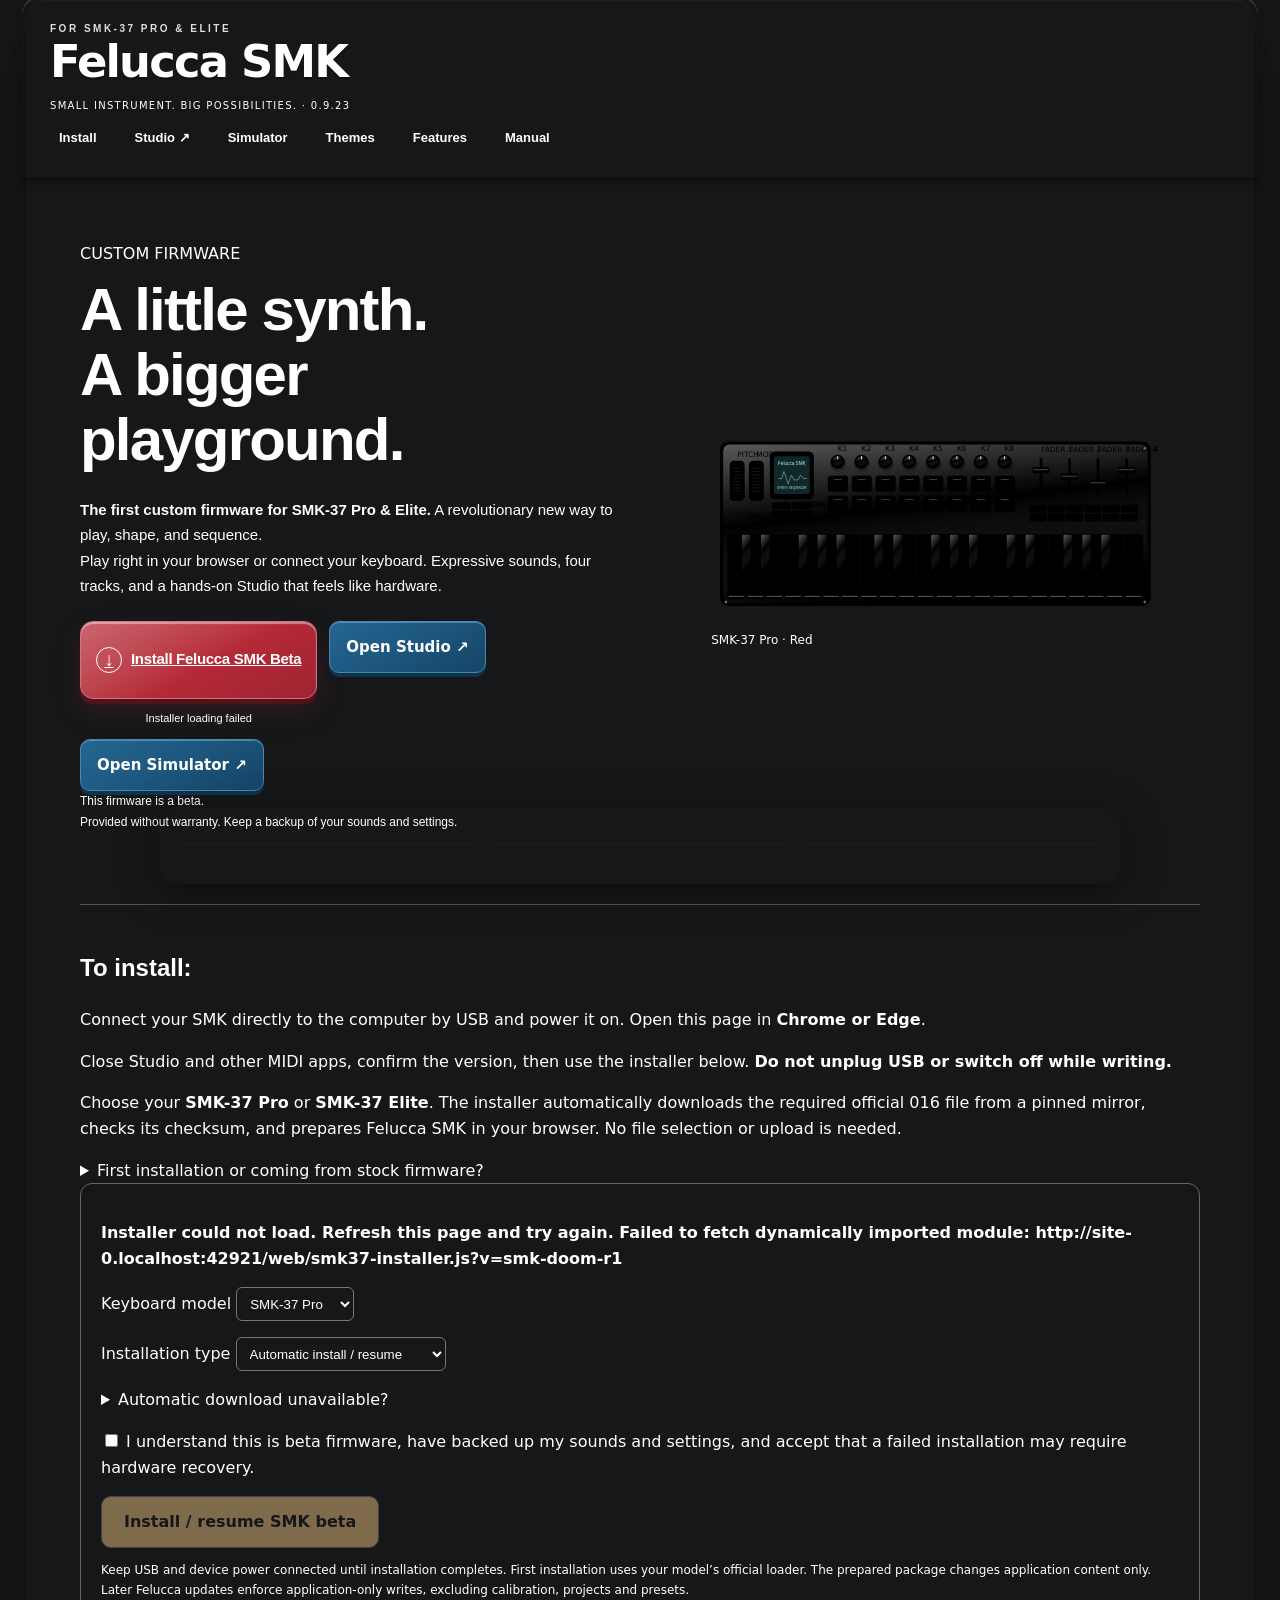
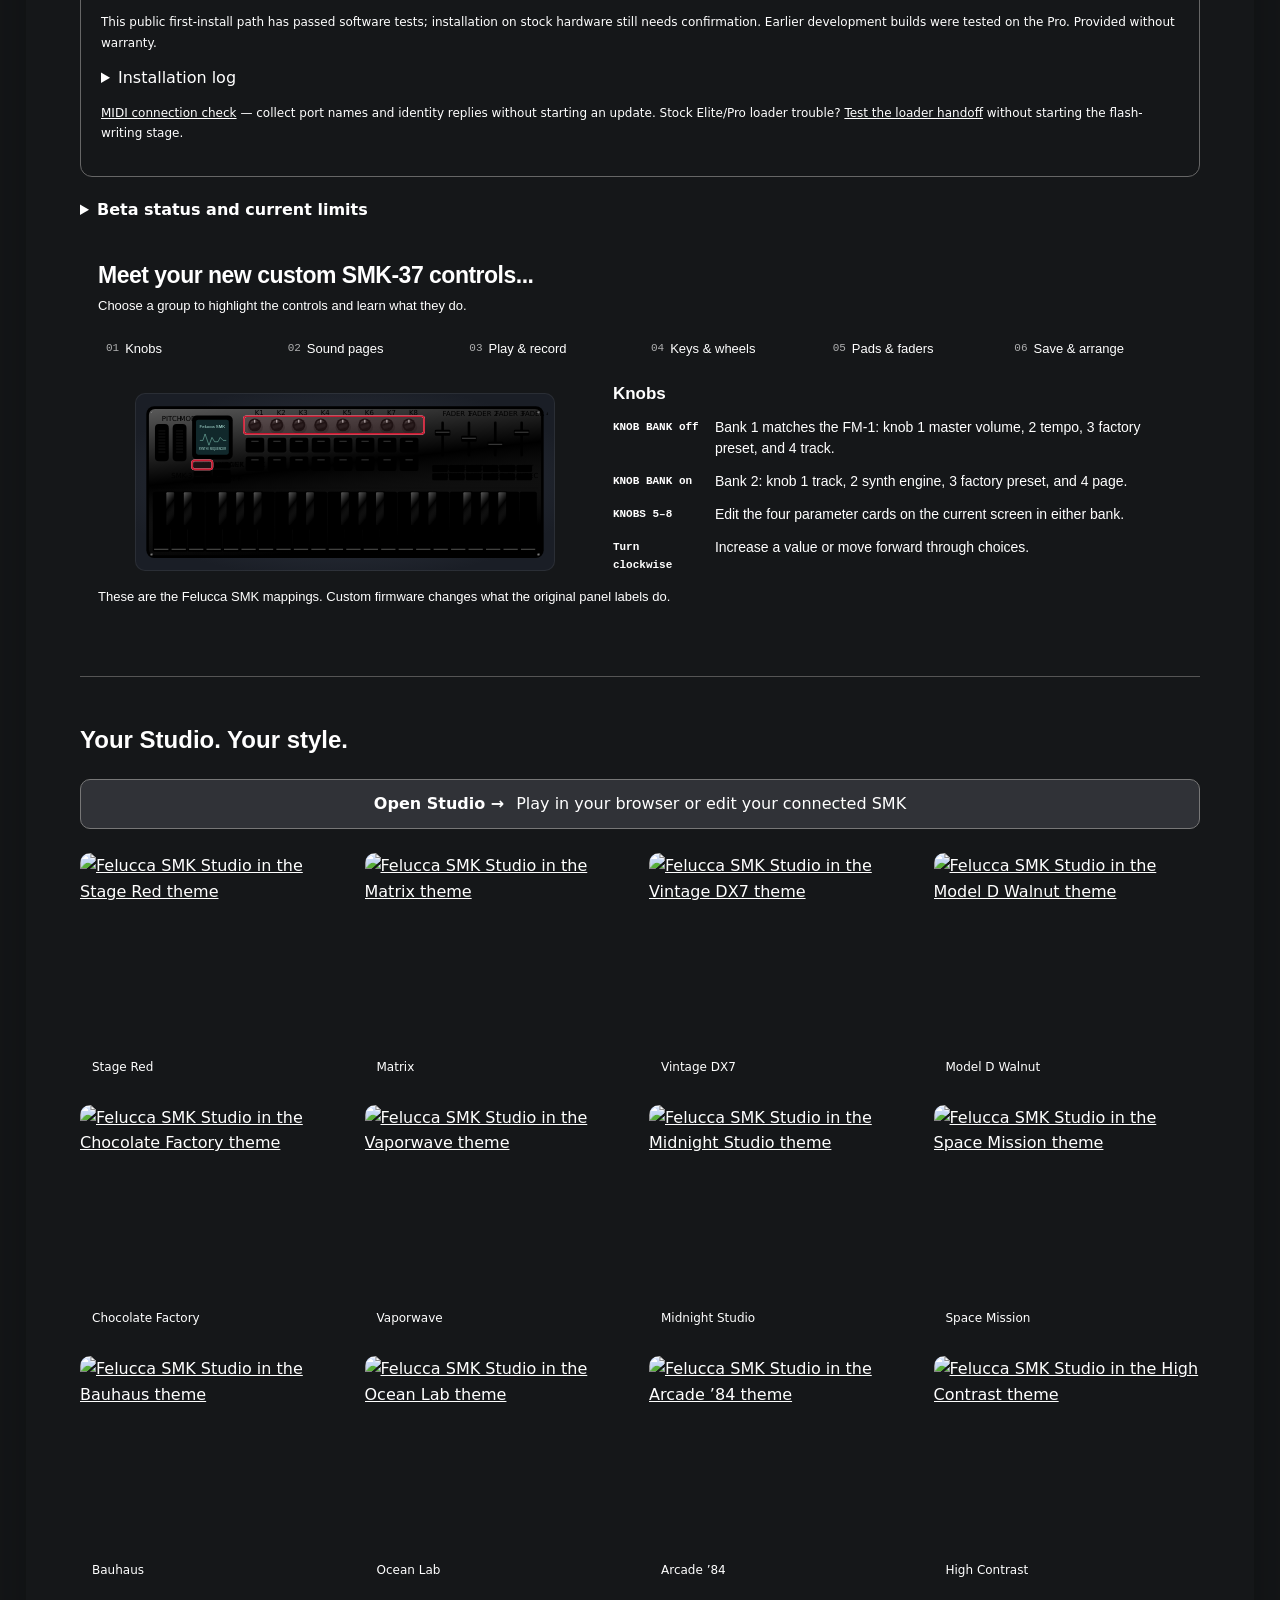
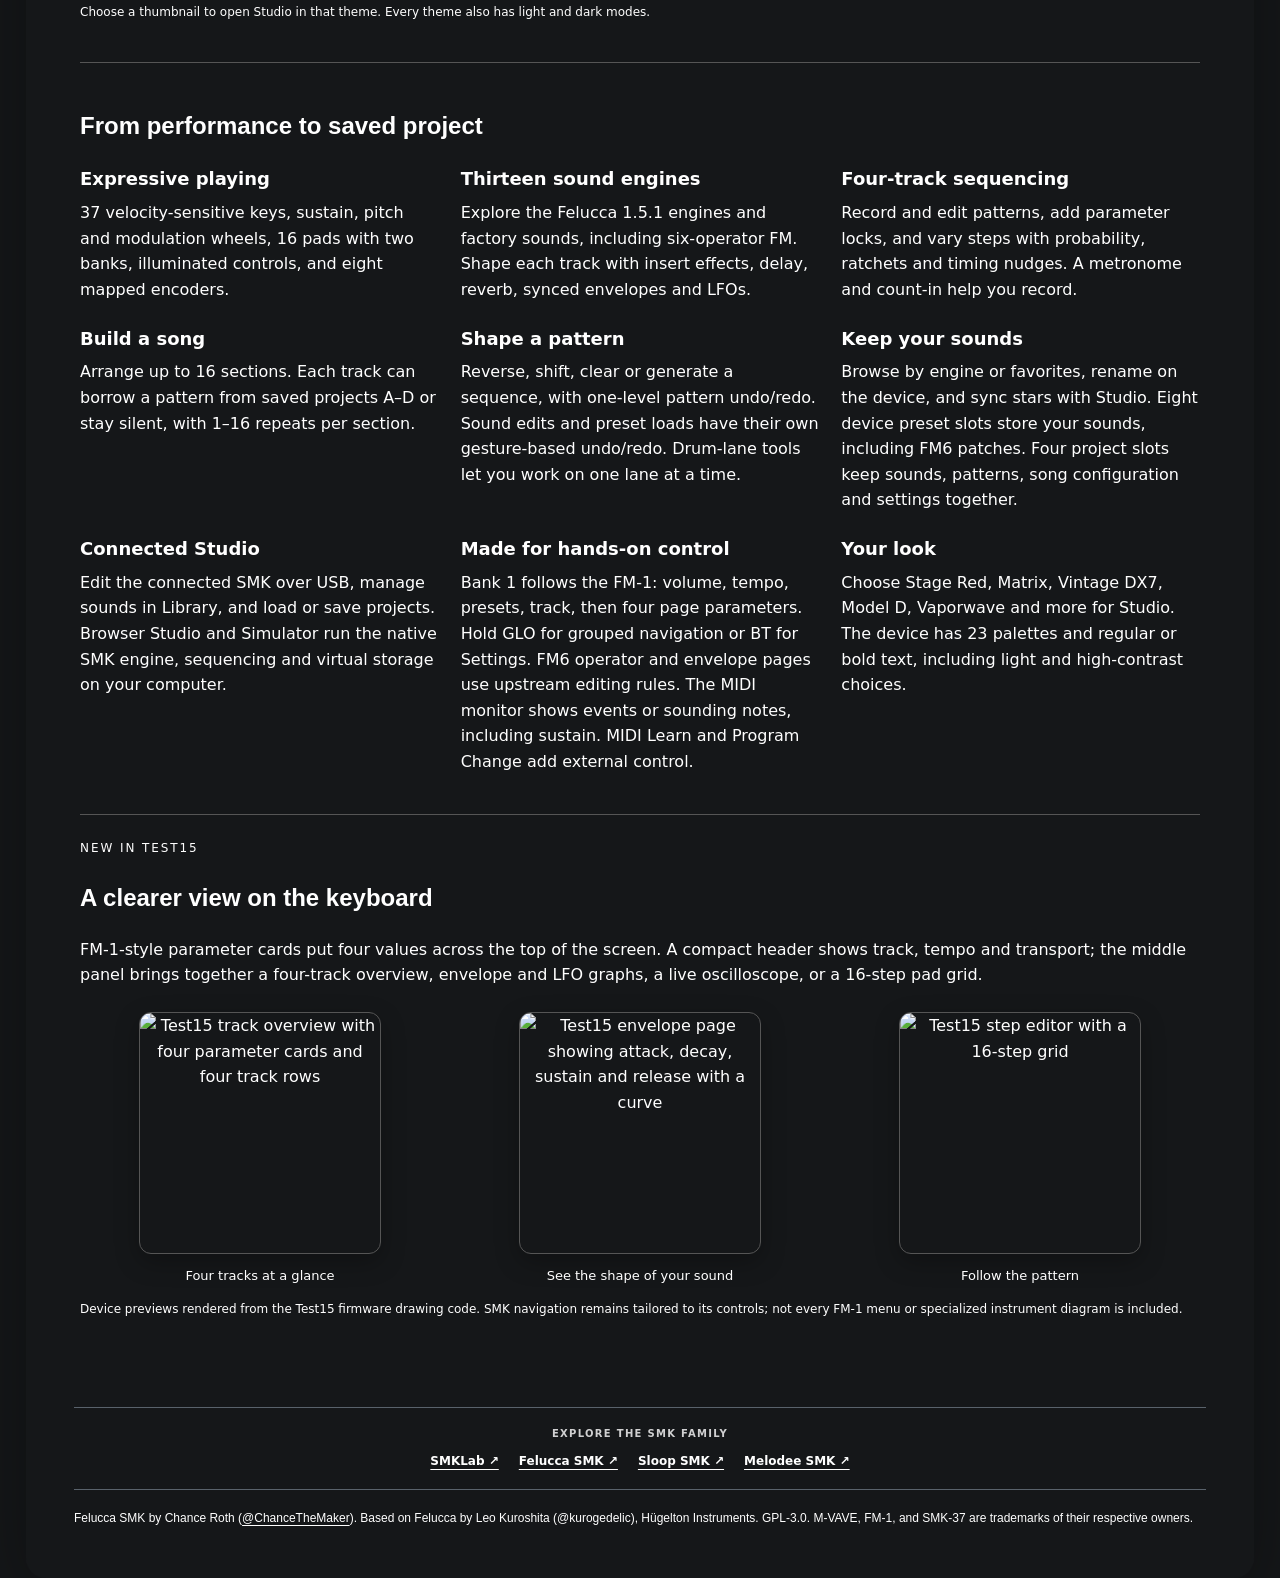
==== web/index.html @ 7814b609 "Allow Felucca installation from compatible Doom SMK updaters" ====
<!doctype html>
<!-- SPDX-License-Identifier: GPL-3.0-only -->
<html lang="en"><head><meta charset="utf-8"><meta name="viewport" content="width=device-width,initial-scale=1">
<base href="./"><title data-i18n="ui.smkInstallerTitle">Felucca SMK — Installer</title>
<link rel="stylesheet" href="skin.css"><link rel="stylesheet" href="interface.css"><link rel="stylesheet" href="fonts.css?v=smk2">
<script src="locales.js"></script><script src="i18n.js"></script><script src="skin.js"></script>
<script defer src="site-nav.js?v=smk-simulator"></script>
<script defer src="analytics.js"></script>
<script type="module" src="smk-version.js?v=0.9.23"></script>
<link rel="stylesheet" href="smk37-landing.css">
<script defer src="studio-preview.js"></script><script defer src="smk37-landing.js"></script><script defer src="panel-guide.js"></script>
<style>
body{margin:0;font:16px/1.6 system-ui;background:var(--bg,#151719);color:var(--fg,#fff)}
main{max-width:1180px;margin:auto;padding:24px}a{color:inherit}:root[data-skin] .masthead{max-width:100%;box-sizing:border-box;margin-left:0;margin-right:0}.masthead h1{margin:0}.masthead nav{display:flex;gap:20px;align-items:center}
.install-console{padding:clamp(20px,4vw,52px)}.smk-hero{display:grid;grid-template-columns:1.05fr 1fr;gap:36px;align-items:center}.smk-hero h2{font-size:clamp(34px,5vw,60px);line-height:1.08;margin:12px 0 24px}.eyebrow{letter-spacing:.16em;text-transform:uppercase;font-size:12px}.hero-actions{display:flex;gap:12px;flex-wrap:wrap}.hero-link,.primary{display:inline-block;padding:12px 22px;border-radius:10px;font:inherit;font-weight:700;text-decoration:none;border:1px solid var(--line,#777);cursor:pointer}.primary{background:var(--accent,#ffd18a);color:var(--ink,#171719)}.hero-link{background:var(--panel,#303237);color:var(--fg,#fff)}
.smk-screen{border:1px solid var(--line,#555);border-radius:16px;overflow:hidden;box-shadow:0 18px 50px #0006}.smk-screen img{display:block;width:100%;height:auto}.smk-screen figcaption{padding:10px 16px;font-size:12px}.section{margin-top:40px;padding-top:24px;border-top:1px solid var(--line,#555)}.feature-grid{display:grid;grid-template-columns:repeat(3,1fr);gap:22px}.feature-grid h3{font-size:18px;margin:0 0 6px}.feature-grid p{margin:0}.small{font-size:13px}.status-box{padding:20px;border:1px solid var(--line,#666);border-radius:12px}#status{font-weight:600}#log{max-height:240px;overflow:auto;white-space:pre-wrap;font-size:12px}button:disabled{opacity:.45;cursor:not-allowed}label{display:block;margin:16px 0}footer{font-size:12px;padding:24px}a:focus-visible,button:focus-visible{outline:3px solid currentColor;outline-offset:4px}
.device-gallery{display:grid;grid-template-columns:repeat(3,minmax(0,1fr));gap:20px;margin-top:24px}.device-gallery figure{margin:0;text-align:center}.device-gallery img{display:block;width:100%;max-width:240px;height:auto;margin:0 auto;border-radius:12px;border:1px solid var(--line,#555);box-shadow:0 8px 24px #0004}.device-gallery figcaption{font-size:13px;padding-top:12px}.install-paths{display:grid;grid-template-columns:repeat(2,minmax(0,1fr));gap:24px;margin:24px 0}.install-paths h3{margin:0}.beta-notes{margin-top:20px}.beta-notes summary{cursor:pointer;font-weight:700}.control-table{overflow-x:auto}.control-table table{width:100%;border-collapse:collapse;font-size:14px}.control-table th,.control-table td{text-align:left;padding:12px;border-bottom:1px solid var(--line,#555)}.quick-actions{margin-top:24px}
@media(max-width:740px){.device-gallery,.install-paths{grid-template-columns:1fr}.device-gallery{gap:28px}.smk-hero>*,.feature-grid>*{min-width:0}.control-table th,.control-table td{padding:8px;font-size:12px}}
@media(max-width:740px){main{padding:10px}.smk-hero,.feature-grid{grid-template-columns:1fr}.masthead nav{flex-wrap:wrap}.smk-screen{margin:0}}
</style></head><body class="installer-page" data-studio-preview-path="screenshots/smk/themes/{skin}-{mode}.webp"><main id="page-top">
<header class="masthead"><div class="brand-row"><div><div class="eyebrow" data-i18n="site.smk_supported_models">For SMK-37 Pro &amp; Elite</div><h1><a class="brand-home" href="index.html"><em>Felucca SMK</em></a></h1><p class="tagline" data-i18n="site.small_instrument_big_possibilities">SMALL INSTRUMENT. BIG POSSIBILITIES.</p></div><nav class="site-nav" aria-label="Main navigation"><a href="#install">Install</a><a href="editor.html">Studio &#8599;</a><a href="#themes">Themes</a><a href="#features">Features</a><a href="#guide">Manual</a></nav><div class="brand-links"></div></div><div data-appearance class="appearance" aria-label="Website appearance"></div></header>
<div class="install-console">
<section class="smk-hero installer-hero">
<div><div class="smk-launch-label">CUSTOM FIRMWARE</div><h2>A little synth.<br>A bigger playground.</h2>
<p class="smk-launch-copy"><strong>The first custom firmware for SMK-37 Pro &amp; Elite.</strong> A revolutionary new way to play, shape, and sequence.</p><p class="smk-launch-detail">Play right in your browser or connect your keyboard. Expressive sounds, four tracks, and a hands-on Studio that feels like hardware.</p>
<div class="hero-actions"><div class="install-action"><a id="go" href="#install">Install Felucca SMK Beta</a><p id="release" class="small">Public beta · loading version…</p></div><a class="hero-link" data-studio-preview href="editor.html">Open Studio ↗</a><a class="hero-link" href="simulator.html">Open Simulator ↗</a></div>
<p class="smk-beta small">This firmware is a beta.<br>Provided without warranty. Keep a backup of your sounds and settings.</p></div>
<figure class="smk-instrument" data-current-finish="red"><svg viewBox="0 0 960 430" role="img" aria-labelledby="smk-hero-title smk-hero-desc" xmlns="http://www.w3.org/2000/svg">
<title id="smk-hero-title">SMK-37 Pro Red</title><desc id="smk-hero-desc">37 piano keys, sixteen pads, eight encoders, four faders, pitch and modulation wheels, and a color display.</desc>
<defs><linearGradient id="smk-sheen" x2=".3" y2="1"><stop stop-color="#fff" stop-opacity=".35"/><stop offset=".48" stop-color="#fff" stop-opacity="0"/><stop offset="1" stop-color="#000" stop-opacity=".24"/></linearGradient><linearGradient id="smk-key" x2="0" y2="1"><stop stop-color="#eee"/><stop offset=".75" stop-color="#fff"/><stop offset="1" stop-color="#d4d6d3"/></linearGradient>
<g id="smk-hardware"><rect class="smk-chassis" x="20" y="42" width="920" height="351" rx="18"/><rect x="26" y="48" width="908" height="339" rx="14" fill="url(#smk-sheen)"/><rect class="smk-recess" x="40" y="83" width="32" height="86" rx="9"/><rect class="smk-control" x="45" y="91" width="22" height="69" rx="8"/><path d="M48 99h16" stroke="#fff" opacity=".16"/><path d="M48 106h16" stroke="#fff" opacity=".16"/><path d="M48 113h16" stroke="#fff" opacity=".16"/><path d="M48 120h16" stroke="#fff" opacity=".16"/><path d="M48 127h16" stroke="#fff" opacity=".16"/><path d="M48 134h16" stroke="#fff" opacity=".16"/><path d="M48 141h16" stroke="#fff" opacity=".16"/><path d="M48 148h16" stroke="#fff" opacity=".16"/><rect class="smk-recess" x="81" y="83" width="32" height="86" rx="9"/><rect class="smk-control" x="86" y="91" width="22" height="69" rx="8"/><path d="M89 99h16" stroke="#fff" opacity=".16"/><path d="M89 106h16" stroke="#fff" opacity=".16"/><path d="M89 113h16" stroke="#fff" opacity=".16"/><path d="M89 120h16" stroke="#fff" opacity=".16"/><path d="M89 127h16" stroke="#fff" opacity=".16"/><path d="M89 134h16" stroke="#fff" opacity=".16"/><path d="M89 141h16" stroke="#fff" opacity=".16"/><path d="M89 148h16" stroke="#fff" opacity=".16"/><text class="smk-ink" x="56" y="75">PITCH</text><text class="smk-ink" x="97" y="75">MOD</text><rect class="smk-recess" x="126" y="63" width="94" height="102" rx="11"/><rect x="135" y="73" width="76" height="81" rx="5" fill="#11282b"/><g fill="#b8eee3" font-family="Arial,sans-serif" text-anchor="middle"><text x="173" y="93" font-size="10">Felucca SMK</text><path d="M144 121h7l5-15 9 26 7-18 6 10h8l5-10 7 7h7" fill="none" stroke="#9defda"/><text x="173" y="144" font-size="6">SYNTH / SEQUENCER</text></g><rect class="smk-control smk-soft-button" x="130" y="172" width="41" height="14" rx="3"/><text class="smk-control-label" x="150" y="182">KNOB BANK</text><rect class="smk-control smk-soft-button" x="174" y="172" width="41" height="14" rx="3"/><text class="smk-control-label" x="194" y="182">FADER BANK</text><rect class="smk-control smk-soft-button" x="130" y="189" width="41" height="14" rx="3"/><text class="smk-control-label" x="150" y="199">‹</text><rect class="smk-control smk-soft-button" x="174" y="189" width="41" height="14" rx="3"/><text class="smk-control-label" x="194" y="199">›</text><rect class="smk-control smk-soft-button" x="130" y="206" width="41" height="14" rx="3"/><text class="smk-control-label" x="150" y="216">OCT−</text><rect class="smk-control smk-soft-button" x="174" y="206" width="41" height="14" rx="3"/><text class="smk-control-label" x="194" y="216">OCT+</text><text class="smk-ink" x="271" y="63">K1</text><ellipse cx="272" cy="90" rx="18" ry="16" fill="#000" opacity=".25"/><circle class="smk-control" cx="271" cy="85" r="15"/><circle cx="271" cy="85" r="11" fill="url(#smk-sheen)"/><path d="M271 73v7" stroke="#eee" stroke-width="2"/><rect class="smk-pad-edge" x="250" y="115" width="43" height="34" rx="5"/><rect class="smk-pad smk-pad-0" x="253" y="118" width="37" height="28" rx="3"/><path d="M263 123h17" stroke="#fff" opacity=".5"/><rect class="smk-pad-edge" x="250" y="158" width="43" height="34" rx="5"/><rect class="smk-pad smk-pad-1" x="253" y="161" width="37" height="28" rx="3"/><path d="M263 166h17" stroke="#fff" opacity=".5"/><text class="smk-ink" x="322" y="63">K2</text><ellipse cx="323" cy="90" rx="18" ry="16" fill="#000" opacity=".25"/><circle class="smk-control" cx="322" cy="85" r="15"/><circle cx="322" cy="85" r="11" fill="url(#smk-sheen)"/><path d="M322 73v7" stroke="#eee" stroke-width="2"/><rect class="smk-pad-edge" x="301" y="115" width="43" height="34" rx="5"/><rect class="smk-pad smk-pad-0" x="304" y="118" width="37" height="28" rx="3"/><path d="M314 123h17" stroke="#fff" opacity=".5"/><rect class="smk-pad-edge" x="301" y="158" width="43" height="34" rx="5"/><rect class="smk-pad smk-pad-1" x="304" y="161" width="37" height="28" rx="3"/><path d="M314 166h17" stroke="#fff" opacity=".5"/><text class="smk-ink" x="373" y="63">K3</text><ellipse cx="374" cy="90" rx="18" ry="16" fill="#000" opacity=".25"/><circle class="smk-control" cx="373" cy="85" r="15"/><circle cx="373" cy="85" r="11" fill="url(#smk-sheen)"/><path d="M373 73v7" stroke="#eee" stroke-width="2"/><rect class="smk-pad-edge" x="352" y="115" width="43" height="34" rx="5"/><rect class="smk-pad smk-pad-0" x="355" y="118" width="37" height="28" rx="3"/><path d="M365 123h17" stroke="#fff" opacity=".5"/><rect class="smk-pad-edge" x="352" y="158" width="43" height="34" rx="5"/><rect class="smk-pad smk-pad-1" x="355" y="161" width="37" height="28" rx="3"/><path d="M365 166h17" stroke="#fff" opacity=".5"/><text class="smk-ink" x="424" y="63">K4</text><ellipse cx="425" cy="90" rx="18" ry="16" fill="#000" opacity=".25"/><circle class="smk-control" cx="424" cy="85" r="15"/><circle cx="424" cy="85" r="11" fill="url(#smk-sheen)"/><path d="M424 73v7" stroke="#eee" stroke-width="2"/><rect class="smk-pad-edge" x="403" y="115" width="43" height="34" rx="5"/><rect class="smk-pad smk-pad-0" x="406" y="118" width="37" height="28" rx="3"/><path d="M416 123h17" stroke="#fff" opacity=".5"/><rect class="smk-pad-edge" x="403" y="158" width="43" height="34" rx="5"/><rect class="smk-pad smk-pad-1" x="406" y="161" width="37" height="28" rx="3"/><path d="M416 166h17" stroke="#fff" opacity=".5"/><text class="smk-ink" x="475" y="63">K5</text><ellipse cx="476" cy="90" rx="18" ry="16" fill="#000" opacity=".25"/><circle class="smk-control" cx="475" cy="85" r="15"/><circle cx="475" cy="85" r="11" fill="url(#smk-sheen)"/><path d="M475 73v7" stroke="#eee" stroke-width="2"/><rect class="smk-pad-edge" x="454" y="115" width="43" height="34" rx="5"/><rect class="smk-pad smk-pad-0" x="457" y="118" width="37" height="28" rx="3"/><path d="M467 123h17" stroke="#fff" opacity=".5"/><rect class="smk-pad-edge" x="454" y="158" width="43" height="34" rx="5"/><rect class="smk-pad smk-pad-1" x="457" y="161" width="37" height="28" rx="3"/><path d="M467 166h17" stroke="#fff" opacity=".5"/><text class="smk-ink" x="526" y="63">K6</text><ellipse cx="527" cy="90" rx="18" ry="16" fill="#000" opacity=".25"/><circle class="smk-control" cx="526" cy="85" r="15"/><circle cx="526" cy="85" r="11" fill="url(#smk-sheen)"/><path d="M526 73v7" stroke="#eee" stroke-width="2"/><rect class="smk-pad-edge" x="505" y="115" width="43" height="34" rx="5"/><rect class="smk-pad smk-pad-0" x="508" y="118" width="37" height="28" rx="3"/><path d="M518 123h17" stroke="#fff" opacity=".5"/><rect class="smk-pad-edge" x="505" y="158" width="43" height="34" rx="5"/><rect class="smk-pad smk-pad-1" x="508" y="161" width="37" height="28" rx="3"/><path d="M518 166h17" stroke="#fff" opacity=".5"/><text class="smk-ink" x="577" y="63">K7</text><ellipse cx="578" cy="90" rx="18" ry="16" fill="#000" opacity=".25"/><circle class="smk-control" cx="577" cy="85" r="15"/><circle cx="577" cy="85" r="11" fill="url(#smk-sheen)"/><path d="M577 73v7" stroke="#eee" stroke-width="2"/><rect class="smk-pad-edge" x="556" y="115" width="43" height="34" rx="5"/><rect class="smk-pad smk-pad-0" x="559" y="118" width="37" height="28" rx="3"/><path d="M569 123h17" stroke="#fff" opacity=".5"/><rect class="smk-pad-edge" x="556" y="158" width="43" height="34" rx="5"/><rect class="smk-pad smk-pad-1" x="559" y="161" width="37" height="28" rx="3"/><path d="M569 166h17" stroke="#fff" opacity=".5"/><text class="smk-ink" x="628" y="63">K8</text><ellipse cx="629" cy="90" rx="18" ry="16" fill="#000" opacity=".25"/><circle class="smk-control" cx="628" cy="85" r="15"/><circle cx="628" cy="85" r="11" fill="url(#smk-sheen)"/><path d="M628 73v7" stroke="#eee" stroke-width="2"/><rect class="smk-pad-edge" x="607" y="115" width="43" height="34" rx="5"/><rect class="smk-pad smk-pad-0" x="610" y="118" width="37" height="28" rx="3"/><path d="M620 123h17" stroke="#fff" opacity=".5"/><rect class="smk-pad-edge" x="607" y="158" width="43" height="34" rx="5"/><rect class="smk-pad smk-pad-1" x="610" y="161" width="37" height="28" rx="3"/><path d="M620 166h17" stroke="#fff" opacity=".5"/><text class="smk-ink" x="706" y="64">FADER 1</text><rect class="smk-recess" x="703" y="77" width="6" height="81" rx="3"/><rect class="smk-control smk-soft-button" x="688" y="96" width="36" height="14" rx="3"/><path d="M690 102h32" stroke="#ddd" opacity=".7"/><text class="smk-ink" x="767" y="64">FADER 2</text><rect class="smk-recess" x="764" y="77" width="6" height="81" rx="3"/><rect class="smk-control smk-soft-button" x="749" y="110" width="36" height="14" rx="3"/><path d="M751 116h32" stroke="#ddd" opacity=".7"/><text class="smk-ink" x="828" y="64">FADER 3</text><rect class="smk-recess" x="825" y="77" width="6" height="81" rx="3"/><rect class="smk-control smk-soft-button" x="810" y="124" width="36" height="14" rx="3"/><path d="M812 130h32" stroke="#ddd" opacity=".7"/><text class="smk-ink" x="889" y="64">FADER 4</text><rect class="smk-recess" x="886" y="77" width="6" height="81" rx="3"/><rect class="smk-control smk-soft-button" x="871" y="96" width="36" height="14" rx="3"/><path d="M873 102h32" stroke="#ddd" opacity=".7"/><rect class="smk-control smk-soft-button" x="682" y="178" width="36" height="16" rx="3"/><text class="smk-control-label" x="700" y="189">ARP</text><rect class="smk-control smk-soft-button" x="721" y="178" width="36" height="16" rx="3"/><text class="smk-control-label" x="739" y="189">REPEAT</text><rect class="smk-control smk-soft-button" x="760" y="178" width="36" height="16" rx="3"/><text class="smk-control-label" x="778" y="189">SCALE</text><rect class="smk-control smk-soft-button" x="799" y="178" width="36" height="16" rx="3"/><text class="smk-control-label" x="817" y="189">CHORD</text><rect class="smk-control smk-soft-button" x="838" y="178" width="36" height="16" rx="3"/><text class="smk-control-label" x="856" y="189">GLOBE</text><rect class="smk-control smk-soft-button" x="877" y="178" width="36" height="16" rx="3"/><text class="smk-control-label" x="895" y="189">BT</text><rect class="smk-control smk-soft-button" x="682" y="197" width="36" height="16" rx="3"/><text class="smk-control-label" x="700" y="208">PATCH</text><rect class="smk-control smk-soft-button" x="721" y="197" width="36" height="16" rx="3"/><text class="smk-control-label" x="739" y="208">PARA</text><rect class="smk-control smk-soft-button" x="760" y="197" width="36" height="16" rx="3"/><text class="smk-control-label" x="778" y="208">FX</text><rect class="smk-control smk-soft-button" x="799" y="197" width="36" height="16" rx="3"/><text class="smk-control-label" x="817" y="208">SEQ</text><rect class="smk-control smk-soft-button" x="838" y="197" width="36" height="16" rx="3"/><text class="smk-control-label" x="856" y="208">PLAY</text><rect class="smk-control smk-soft-button" x="877" y="197" width="36" height="16" rx="3"/><text class="smk-control-label" x="895" y="208">REC</text><text class="smk-wordmark smk-ink" x="78" y="208">SMK-37</text><path d="M35 231h890" stroke="#000" opacity=".25"/><rect class="smk-white-key" x="35.00" y="240" width="39.7" height="139" rx="4"/><path d="M38.00 373h33" stroke="#c8c8c3"/><rect class="smk-white-key" x="75.45" y="240" width="39.7" height="139" rx="4"/><path d="M78.45 373h33" stroke="#c8c8c3"/><rect class="smk-white-key" x="115.90" y="240" width="39.7" height="139" rx="4"/><path d="M118.90 373h33" stroke="#c8c8c3"/><rect class="smk-white-key" x="156.35" y="240" width="39.7" height="139" rx="4"/><path d="M159.35 373h33" stroke="#c8c8c3"/><rect class="smk-white-key" x="196.80" y="240" width="39.7" height="139" rx="4"/><path d="M199.80 373h33" stroke="#c8c8c3"/><rect class="smk-white-key" x="237.25" y="240" width="39.7" height="139" rx="4"/><path d="M240.25 373h33" stroke="#c8c8c3"/><rect class="smk-white-key" x="277.70" y="240" width="39.7" height="139" rx="4"/><path d="M280.70 373h33" stroke="#c8c8c3"/><rect class="smk-white-key" x="318.15" y="240" width="39.7" height="139" rx="4"/><path d="M321.15 373h33" stroke="#c8c8c3"/><rect class="smk-white-key" x="358.60" y="240" width="39.7" height="139" rx="4"/><path d="M361.60 373h33" stroke="#c8c8c3"/><rect class="smk-white-key" x="399.05" y="240" width="39.7" height="139" rx="4"/><path d="M402.05 373h33" stroke="#c8c8c3"/><rect class="smk-white-key" x="439.50" y="240" width="39.7" height="139" rx="4"/><path d="M442.50 373h33" stroke="#c8c8c3"/><rect class="smk-white-key" x="479.95" y="240" width="39.7" height="139" rx="4"/><path d="M482.95 373h33" stroke="#c8c8c3"/><rect class="smk-white-key" x="520.40" y="240" width="39.7" height="139" rx="4"/><path d="M523.40 373h33" stroke="#c8c8c3"/><rect class="smk-white-key" x="560.85" y="240" width="39.7" height="139" rx="4"/><path d="M563.85 373h33" stroke="#c8c8c3"/><rect class="smk-white-key" x="601.30" y="240" width="39.7" height="139" rx="4"/><path d="M604.30 373h33" stroke="#c8c8c3"/><rect class="smk-white-key" x="641.75" y="240" width="39.7" height="139" rx="4"/><path d="M644.75 373h33" stroke="#c8c8c3"/><rect class="smk-white-key" x="682.20" y="240" width="39.7" height="139" rx="4"/><path d="M685.20 373h33" stroke="#c8c8c3"/><rect class="smk-white-key" x="722.65" y="240" width="39.7" height="139" rx="4"/><path d="M725.65 373h33" stroke="#c8c8c3"/><rect class="smk-white-key" x="763.10" y="240" width="39.7" height="139" rx="4"/><path d="M766.10 373h33" stroke="#c8c8c3"/><rect class="smk-white-key" x="803.55" y="240" width="39.7" height="139" rx="4"/><path d="M806.55 373h33" stroke="#c8c8c3"/><rect class="smk-white-key" x="844.00" y="240" width="39.7" height="139" rx="4"/><path d="M847.00 373h33" stroke="#c8c8c3"/><rect class="smk-white-key" x="884.45" y="240" width="39.7" height="139" rx="4"/><path d="M887.45 373h33" stroke="#c8c8c3"/><rect class="smk-black-key" x="63.45" y="239" width="24" height="88" rx="3"/><rect x="66.45" y="241" width="18" height="76" rx="2" fill="url(#smk-sheen)"/><rect class="smk-black-key" x="103.90" y="239" width="24" height="88" rx="3"/><rect x="106.90" y="241" width="18" height="76" rx="2" fill="url(#smk-sheen)"/><rect class="smk-black-key" x="184.80" y="239" width="24" height="88" rx="3"/><rect x="187.80" y="241" width="18" height="76" rx="2" fill="url(#smk-sheen)"/><rect class="smk-black-key" x="225.25" y="239" width="24" height="88" rx="3"/><rect x="228.25" y="241" width="18" height="76" rx="2" fill="url(#smk-sheen)"/><rect class="smk-black-key" x="265.70" y="239" width="24" height="88" rx="3"/><rect x="268.70" y="241" width="18" height="76" rx="2" fill="url(#smk-sheen)"/><rect class="smk-black-key" x="346.60" y="239" width="24" height="88" rx="3"/><rect x="349.60" y="241" width="18" height="76" rx="2" fill="url(#smk-sheen)"/><rect class="smk-black-key" x="387.05" y="239" width="24" height="88" rx="3"/><rect x="390.05" y="241" width="18" height="76" rx="2" fill="url(#smk-sheen)"/><rect class="smk-black-key" x="467.95" y="239" width="24" height="88" rx="3"/><rect x="470.95" y="241" width="18" height="76" rx="2" fill="url(#smk-sheen)"/><rect class="smk-black-key" x="508.40" y="239" width="24" height="88" rx="3"/><rect x="511.40" y="241" width="18" height="76" rx="2" fill="url(#smk-sheen)"/><rect class="smk-black-key" x="548.85" y="239" width="24" height="88" rx="3"/><rect x="551.85" y="241" width="18" height="76" rx="2" fill="url(#smk-sheen)"/><rect class="smk-black-key" x="629.75" y="239" width="24" height="88" rx="3"/><rect x="632.75" y="241" width="18" height="76" rx="2" fill="url(#smk-sheen)"/><rect class="smk-black-key" x="670.20" y="239" width="24" height="88" rx="3"/><rect x="673.20" y="241" width="18" height="76" rx="2" fill="url(#smk-sheen)"/><rect class="smk-black-key" x="751.10" y="239" width="24" height="88" rx="3"/><rect x="754.10" y="241" width="18" height="76" rx="2" fill="url(#smk-sheen)"/><rect class="smk-black-key" x="791.55" y="239" width="24" height="88" rx="3"/><rect x="794.55" y="241" width="18" height="76" rx="2" fill="url(#smk-sheen)"/><rect class="smk-black-key" x="832.00" y="239" width="24" height="88" rx="3"/><rect x="835.00" y="241" width="18" height="76" rx="2" fill="url(#smk-sheen)"/><circle cx="32" cy="56" r="3" fill="#555"/><path d="M30.5 57.5l3-3" stroke="#ddd" stroke-width=".7"/><circle cx="928" cy="56" r="3" fill="#555"/><path d="M926.5 57.5l3-3" stroke="#ddd" stroke-width=".7"/><circle cx="32" cy="385" r="3" fill="#555"/><path d="M30.5 386.5l3-3" stroke="#ddd" stroke-width=".7"/><circle cx="928" cy="385" r="3" fill="#555"/><path d="M926.5 386.5l3-3" stroke="#ddd" stroke-width=".7"/></g><g id="smk-wire-hardware" class="smk-wire-shapes"><rect class="smk-chassis" x="20" y="42" width="920" height="351" rx="18"/><rect x="26" y="48" width="908" height="339" rx="14" fill="url(#smk-sheen)"/><rect class="smk-recess" x="40" y="83" width="32" height="86" rx="9"/><rect class="smk-control" x="45" y="91" width="22" height="69" rx="8"/><path d="M48 99h16" stroke="#fff" opacity=".16"/><path d="M48 106h16" stroke="#fff" opacity=".16"/><path d="M48 113h16" stroke="#fff" opacity=".16"/><path d="M48 120h16" stroke="#fff" opacity=".16"/><path d="M48 127h16" stroke="#fff" opacity=".16"/><path d="M48 134h16" stroke="#fff" opacity=".16"/><path d="M48 141h16" stroke="#fff" opacity=".16"/><path d="M48 148h16" stroke="#fff" opacity=".16"/><rect class="smk-recess" x="81" y="83" width="32" height="86" rx="9"/><rect class="smk-control" x="86" y="91" width="22" height="69" rx="8"/><path d="M89 99h16" stroke="#fff" opacity=".16"/><path d="M89 106h16" stroke="#fff" opacity=".16"/><path d="M89 113h16" stroke="#fff" opacity=".16"/><path d="M89 120h16" stroke="#fff" opacity=".16"/><path d="M89 127h16" stroke="#fff" opacity=".16"/><path d="M89 134h16" stroke="#fff" opacity=".16"/><path d="M89 141h16" stroke="#fff" opacity=".16"/><path d="M89 148h16" stroke="#fff" opacity=".16"/><text class="smk-ink" x="56" y="75">PITCH</text><text class="smk-ink" x="97" y="75">MOD</text><rect class="smk-recess" x="126" y="63" width="94" height="102" rx="11"/><rect x="135" y="73" width="76" height="81" rx="5" fill="#11282b"/><g fill="#b8eee3" font-family="Arial,sans-serif" text-anchor="middle"><text x="173" y="93" font-size="10">Felucca SMK</text><path d="M144 121h7l5-15 9 26 7-18 6 10h8l5-10 7 7h7" fill="none" stroke="#9defda"/><text x="173" y="144" font-size="6">SYNTH / SEQUENCER</text></g><rect class="smk-control smk-soft-button" x="130" y="172" width="41" height="14" rx="3"/><text class="smk-control-label" x="150" y="182">KNOB BANK</text><rect class="smk-control smk-soft-button" x="174" y="172" width="41" height="14" rx="3"/><text class="smk-control-label" x="194" y="182">FADER BANK</text><rect class="smk-control smk-soft-button" x="130" y="189" width="41" height="14" rx="3"/><text class="smk-control-label" x="150" y="199">‹</text><rect class="smk-control smk-soft-button" x="174" y="189" width="41" height="14" rx="3"/><text class="smk-control-label" x="194" y="199">›</text><rect class="smk-control smk-soft-button" x="130" y="206" width="41" height="14" rx="3"/><text class="smk-control-label" x="150" y="216">OCT−</text><rect class="smk-control smk-soft-button" x="174" y="206" width="41" height="14" rx="3"/><text class="smk-control-label" x="194" y="216">OCT+</text><text class="smk-ink" x="271" y="63">K1</text><ellipse cx="272" cy="90" rx="18" ry="16" fill="#000" opacity=".25"/><circle class="smk-control" cx="271" cy="85" r="15"/><circle cx="271" cy="85" r="11" fill="url(#smk-sheen)"/><path d="M271 73v7" stroke="#eee" stroke-width="2"/><rect class="smk-pad-edge" x="250" y="115" width="43" height="34" rx="5"/><rect class="smk-pad smk-pad-0" x="253" y="118" width="37" height="28" rx="3"/><path d="M263 123h17" stroke="#fff" opacity=".5"/><rect class="smk-pad-edge" x="250" y="158" width="43" height="34" rx="5"/><rect class="smk-pad smk-pad-1" x="253" y="161" width="37" height="28" rx="3"/><path d="M263 166h17" stroke="#fff" opacity=".5"/><text class="smk-ink" x="322" y="63">K2</text><ellipse cx="323" cy="90" rx="18" ry="16" fill="#000" opacity=".25"/><circle class="smk-control" cx="322" cy="85" r="15"/><circle cx="322" cy="85" r="11" fill="url(#smk-sheen)"/><path d="M322 73v7" stroke="#eee" stroke-width="2"/><rect class="smk-pad-edge" x="301" y="115" width="43" height="34" rx="5"/><rect class="smk-pad smk-pad-0" x="304" y="118" width="37" height="28" rx="3"/><path d="M314 123h17" stroke="#fff" opacity=".5"/><rect class="smk-pad-edge" x="301" y="158" width="43" height="34" rx="5"/><rect class="smk-pad smk-pad-1" x="304" y="161" width="37" height="28" rx="3"/><path d="M314 166h17" stroke="#fff" opacity=".5"/><text class="smk-ink" x="373" y="63">K3</text><ellipse cx="374" cy="90" rx="18" ry="16" fill="#000" opacity=".25"/><circle class="smk-control" cx="373" cy="85" r="15"/><circle cx="373" cy="85" r="11" fill="url(#smk-sheen)"/><path d="M373 73v7" stroke="#eee" stroke-width="2"/><rect class="smk-pad-edge" x="352" y="115" width="43" height="34" rx="5"/><rect class="smk-pad smk-pad-0" x="355" y="118" width="37" height="28" rx="3"/><path d="M365 123h17" stroke="#fff" opacity=".5"/><rect class="smk-pad-edge" x="352" y="158" width="43" height="34" rx="5"/><rect class="smk-pad smk-pad-1" x="355" y="161" width="37" height="28" rx="3"/><path d="M365 166h17" stroke="#fff" opacity=".5"/><text class="smk-ink" x="424" y="63">K4</text><ellipse cx="425" cy="90" rx="18" ry="16" fill="#000" opacity=".25"/><circle class="smk-control" cx="424" cy="85" r="15"/><circle cx="424" cy="85" r="11" fill="url(#smk-sheen)"/><path d="M424 73v7" stroke="#eee" stroke-width="2"/><rect class="smk-pad-edge" x="403" y="115" width="43" height="34" rx="5"/><rect class="smk-pad smk-pad-0" x="406" y="118" width="37" height="28" rx="3"/><path d="M416 123h17" stroke="#fff" opacity=".5"/><rect class="smk-pad-edge" x="403" y="158" width="43" height="34" rx="5"/><rect class="smk-pad smk-pad-1" x="406" y="161" width="37" height="28" rx="3"/><path d="M416 166h17" stroke="#fff" opacity=".5"/><text class="smk-ink" x="475" y="63">K5</text><ellipse cx="476" cy="90" rx="18" ry="16" fill="#000" opacity=".25"/><circle class="smk-control" cx="475" cy="85" r="15"/><circle cx="475" cy="85" r="11" fill="url(#smk-sheen)"/><path d="M475 73v7" stroke="#eee" stroke-width="2"/><rect class="smk-pad-edge" x="454" y="115" width="43" height="34" rx="5"/><rect class="smk-pad smk-pad-0" x="457" y="118" width="37" height="28" rx="3"/><path d="M467 123h17" stroke="#fff" opacity=".5"/><rect class="smk-pad-edge" x="454" y="158" width="43" height="34" rx="5"/><rect class="smk-pad smk-pad-1" x="457" y="161" width="37" height="28" rx="3"/><path d="M467 166h17" stroke="#fff" opacity=".5"/><text class="smk-ink" x="526" y="63">K6</text><ellipse cx="527" cy="90" rx="18" ry="16" fill="#000" opacity=".25"/><circle class="smk-control" cx="526" cy="85" r="15"/><circle cx="526" cy="85" r="11" fill="url(#smk-sheen)"/><path d="M526 73v7" stroke="#eee" stroke-width="2"/><rect class="smk-pad-edge" x="505" y="115" width="43" height="34" rx="5"/><rect class="smk-pad smk-pad-0" x="508" y="118" width="37" height="28" rx="3"/><path d="M518 123h17" stroke="#fff" opacity=".5"/><rect class="smk-pad-edge" x="505" y="158" width="43" height="34" rx="5"/><rect class="smk-pad smk-pad-1" x="508" y="161" width="37" height="28" rx="3"/><path d="M518 166h17" stroke="#fff" opacity=".5"/><text class="smk-ink" x="577" y="63">K7</text><ellipse cx="578" cy="90" rx="18" ry="16" fill="#000" opacity=".25"/><circle class="smk-control" cx="577" cy="85" r="15"/><circle cx="577" cy="85" r="11" fill="url(#smk-sheen)"/><path d="M577 73v7" stroke="#eee" stroke-width="2"/><rect class="smk-pad-edge" x="556" y="115" width="43" height="34" rx="5"/><rect class="smk-pad smk-pad-0" x="559" y="118" width="37" height="28" rx="3"/><path d="M569 123h17" stroke="#fff" opacity=".5"/><rect class="smk-pad-edge" x="556" y="158" width="43" height="34" rx="5"/><rect class="smk-pad smk-pad-1" x="559" y="161" width="37" height="28" rx="3"/><path d="M569 166h17" stroke="#fff" opacity=".5"/><text class="smk-ink" x="628" y="63">K8</text><ellipse cx="629" cy="90" rx="18" ry="16" fill="#000" opacity=".25"/><circle class="smk-control" cx="628" cy="85" r="15"/><circle cx="628" cy="85" r="11" fill="url(#smk-sheen)"/><path d="M628 73v7" stroke="#eee" stroke-width="2"/><rect class="smk-pad-edge" x="607" y="115" width="43" height="34" rx="5"/><rect class="smk-pad smk-pad-0" x="610" y="118" width="37" height="28" rx="3"/><path d="M620 123h17" stroke="#fff" opacity=".5"/><rect class="smk-pad-edge" x="607" y="158" width="43" height="34" rx="5"/><rect class="smk-pad smk-pad-1" x="610" y="161" width="37" height="28" rx="3"/><path d="M620 166h17" stroke="#fff" opacity=".5"/><text class="smk-ink" x="706" y="64">FADER 1</text><rect class="smk-recess" x="703" y="77" width="6" height="81" rx="3"/><rect class="smk-control smk-soft-button" x="688" y="96" width="36" height="14" rx="3"/><path d="M690 102h32" stroke="#ddd" opacity=".7"/><text class="smk-ink" x="767" y="64">FADER 2</text><rect class="smk-recess" x="764" y="77" width="6" height="81" rx="3"/><rect class="smk-control smk-soft-button" x="749" y="110" width="36" height="14" rx="3"/><path d="M751 116h32" stroke="#ddd" opacity=".7"/><text class="smk-ink" x="828" y="64">FADER 3</text><rect class="smk-recess" x="825" y="77" width="6" height="81" rx="3"/><rect class="smk-control smk-soft-button" x="810" y="124" width="36" height="14" rx="3"/><path d="M812 130h32" stroke="#ddd" opacity=".7"/><text class="smk-ink" x="889" y="64">FADER 4</text><rect class="smk-recess" x="886" y="77" width="6" height="81" rx="3"/><rect class="smk-control smk-soft-button" x="871" y="96" width="36" height="14" rx="3"/><path d="M873 102h32" stroke="#ddd" opacity=".7"/><rect class="smk-control smk-soft-button" x="682" y="178" width="36" height="16" rx="3"/><text class="smk-control-label" x="700" y="189">ARP</text><rect class="smk-control smk-soft-button" x="721" y="178" width="36" height="16" rx="3"/><text class="smk-control-label" x="739" y="189">REPEAT</text><rect class="smk-control smk-soft-button" x="760" y="178" width="36" height="16" rx="3"/><text class="smk-control-label" x="778" y="189">SCALE</text><rect class="smk-control smk-soft-button" x="799" y="178" width="36" height="16" rx="3"/><text class="smk-control-label" x="817" y="189">CHORD</text><rect class="smk-control smk-soft-button" x="838" y="178" width="36" height="16" rx="3"/><text class="smk-control-label" x="856" y="189">GLOBE</text><rect class="smk-control smk-soft-button" x="877" y="178" width="36" height="16" rx="3"/><text class="smk-control-label" x="895" y="189">BT</text><rect class="smk-control smk-soft-button" x="682" y="197" width="36" height="16" rx="3"/><text class="smk-control-label" x="700" y="208">PATCH</text><rect class="smk-control smk-soft-button" x="721" y="197" width="36" height="16" rx="3"/><text class="smk-control-label" x="739" y="208">PARA</text><rect class="smk-control smk-soft-button" x="760" y="197" width="36" height="16" rx="3"/><text class="smk-control-label" x="778" y="208">FX</text><rect class="smk-control smk-soft-button" x="799" y="197" width="36" height="16" rx="3"/><text class="smk-control-label" x="817" y="208">SEQ</text><rect class="smk-control smk-soft-button" x="838" y="197" width="36" height="16" rx="3"/><text class="smk-control-label" x="856" y="208">PLAY</text><rect class="smk-control smk-soft-button" x="877" y="197" width="36" height="16" rx="3"/><text class="smk-control-label" x="895" y="208">REC</text><text class="smk-wordmark smk-ink" x="78" y="208">SMK-37</text><path d="M35 231h890" stroke="#000" opacity=".25"/><rect class="smk-white-key" x="35.00" y="240" width="39.7" height="139" rx="4"/><path d="M38.00 373h33" stroke="#c8c8c3"/><rect class="smk-white-key" x="75.45" y="240" width="39.7" height="139" rx="4"/><path d="M78.45 373h33" stroke="#c8c8c3"/><rect class="smk-white-key" x="115.90" y="240" width="39.7" height="139" rx="4"/><path d="M118.90 373h33" stroke="#c8c8c3"/><rect class="smk-white-key" x="156.35" y="240" width="39.7" height="139" rx="4"/><path d="M159.35 373h33" stroke="#c8c8c3"/><rect class="smk-white-key" x="196.80" y="240" width="39.7" height="139" rx="4"/><path d="M199.80 373h33" stroke="#c8c8c3"/><rect class="smk-white-key" x="237.25" y="240" width="39.7" height="139" rx="4"/><path d="M240.25 373h33" stroke="#c8c8c3"/><rect class="smk-white-key" x="277.70" y="240" width="39.7" height="139" rx="4"/><path d="M280.70 373h33" stroke="#c8c8c3"/><rect class="smk-white-key" x="318.15" y="240" width="39.7" height="139" rx="4"/><path d="M321.15 373h33" stroke="#c8c8c3"/><rect class="smk-white-key" x="358.60" y="240" width="39.7" height="139" rx="4"/><path d="M361.60 373h33" stroke="#c8c8c3"/><rect class="smk-white-key" x="399.05" y="240" width="39.7" height="139" rx="4"/><path d="M402.05 373h33" stroke="#c8c8c3"/><rect class="smk-white-key" x="439.50" y="240" width="39.7" height="139" rx="4"/><path d="M442.50 373h33" stroke="#c8c8c3"/><rect class="smk-white-key" x="479.95" y="240" width="39.7" height="139" rx="4"/><path d="M482.95 373h33" stroke="#c8c8c3"/><rect class="smk-white-key" x="520.40" y="240" width="39.7" height="139" rx="4"/><path d="M523.40 373h33" stroke="#c8c8c3"/><rect class="smk-white-key" x="560.85" y="240" width="39.7" height="139" rx="4"/><path d="M563.85 373h33" stroke="#c8c8c3"/><rect class="smk-white-key" x="601.30" y="240" width="39.7" height="139" rx="4"/><path d="M604.30 373h33" stroke="#c8c8c3"/><rect class="smk-white-key" x="641.75" y="240" width="39.7" height="139" rx="4"/><path d="M644.75 373h33" stroke="#c8c8c3"/><rect class="smk-white-key" x="682.20" y="240" width="39.7" height="139" rx="4"/><path d="M685.20 373h33" stroke="#c8c8c3"/><rect class="smk-white-key" x="722.65" y="240" width="39.7" height="139" rx="4"/><path d="M725.65 373h33" stroke="#c8c8c3"/><rect class="smk-white-key" x="763.10" y="240" width="39.7" height="139" rx="4"/><path d="M766.10 373h33" stroke="#c8c8c3"/><rect class="smk-white-key" x="803.55" y="240" width="39.7" height="139" rx="4"/><path d="M806.55 373h33" stroke="#c8c8c3"/><rect class="smk-white-key" x="844.00" y="240" width="39.7" height="139" rx="4"/><path d="M847.00 373h33" stroke="#c8c8c3"/><rect class="smk-white-key" x="884.45" y="240" width="39.7" height="139" rx="4"/><path d="M887.45 373h33" stroke="#c8c8c3"/><rect class="smk-black-key" x="63.45" y="239" width="24" height="88" rx="3"/><rect x="66.45" y="241" width="18" height="76" rx="2" fill="url(#smk-sheen)"/><rect class="smk-black-key" x="103.90" y="239" width="24" height="88" rx="3"/><rect x="106.90" y="241" width="18" height="76" rx="2" fill="url(#smk-sheen)"/><rect class="smk-black-key" x="184.80" y="239" width="24" height="88" rx="3"/><rect x="187.80" y="241" width="18" height="76" rx="2" fill="url(#smk-sheen)"/><rect class="smk-black-key" x="225.25" y="239" width="24" height="88" rx="3"/><rect x="228.25" y="241" width="18" height="76" rx="2" fill="url(#smk-sheen)"/><rect class="smk-black-key" x="265.70" y="239" width="24" height="88" rx="3"/><rect x="268.70" y="241" width="18" height="76" rx="2" fill="url(#smk-sheen)"/><rect class="smk-black-key" x="346.60" y="239" width="24" height="88" rx="3"/><rect x="349.60" y="241" width="18" height="76" rx="2" fill="url(#smk-sheen)"/><rect class="smk-black-key" x="387.05" y="239" width="24" height="88" rx="3"/><rect x="390.05" y="241" width="18" height="76" rx="2" fill="url(#smk-sheen)"/><rect class="smk-black-key" x="467.95" y="239" width="24" height="88" rx="3"/><rect x="470.95" y="241" width="18" height="76" rx="2" fill="url(#smk-sheen)"/><rect class="smk-black-key" x="508.40" y="239" width="24" height="88" rx="3"/><rect x="511.40" y="241" width="18" height="76" rx="2" fill="url(#smk-sheen)"/><rect class="smk-black-key" x="548.85" y="239" width="24" height="88" rx="3"/><rect x="551.85" y="241" width="18" height="76" rx="2" fill="url(#smk-sheen)"/><rect class="smk-black-key" x="629.75" y="239" width="24" height="88" rx="3"/><rect x="632.75" y="241" width="18" height="76" rx="2" fill="url(#smk-sheen)"/><rect class="smk-black-key" x="670.20" y="239" width="24" height="88" rx="3"/><rect x="673.20" y="241" width="18" height="76" rx="2" fill="url(#smk-sheen)"/><rect class="smk-black-key" x="751.10" y="239" width="24" height="88" rx="3"/><rect x="754.10" y="241" width="18" height="76" rx="2" fill="url(#smk-sheen)"/><rect class="smk-black-key" x="791.55" y="239" width="24" height="88" rx="3"/><rect x="794.55" y="241" width="18" height="76" rx="2" fill="url(#smk-sheen)"/><rect class="smk-black-key" x="832.00" y="239" width="24" height="88" rx="3"/><rect x="835.00" y="241" width="18" height="76" rx="2" fill="url(#smk-sheen)"/><circle cx="32" cy="56" r="3" fill="#555"/><path d="M30.5 57.5l3-3" stroke="#ddd" stroke-width=".7"/><circle cx="928" cy="56" r="3" fill="#555"/><path d="M926.5 57.5l3-3" stroke="#ddd" stroke-width=".7"/><circle cx="32" cy="385" r="3" fill="#555"/><path d="M30.5 386.5l3-3" stroke="#ddd" stroke-width=".7"/><circle cx="928" cy="385" r="3" fill="#555"/><path d="M926.5 386.5l3-3" stroke="#ddd" stroke-width=".7"/></g></defs>
<g class="smk-solid"><g class="smk-finish-layer is-visible" data-model="pro" data-finish="red"><use href="#smk-hardware"/></g><g class="smk-finish-layer" data-model="pro" data-finish="white" aria-hidden="true"><use href="#smk-hardware"/></g></g><g class="smk-wire" aria-hidden="true"><use href="#smk-wire-hardware"/></g></svg>
<figcaption class="small" id="smk-finish-caption">SMK-37 Pro &middot; Red</figcaption></figure>
</section>
<section class="section" id="install">
  <h2>To install:</h2>
  <p>Connect your SMK directly to the computer by USB and power it on. Open this page in <strong>Chrome or Edge</strong>.</p>
  <p>Close Studio and other MIDI apps, confirm the version, then use the installer below. <strong>Do not unplug USB or switch off while writing.</strong></p>
  <p>Choose your <strong>SMK-37 Pro</strong> or <strong>SMK-37 Elite</strong>. The installer automatically downloads the required official 016 file from a pinned mirror, checks its checksum, and prepares Felucca SMK in your browser. No file selection or upload is needed.</p>
  <details class="smk-install-help"><summary>First installation or coming from stock firmware?</summary><div class="install-paths">
    <article><h3>First installation</h3><p>Your keyboard must be running official firmware 016. Choose the same Pro or Elite model, select Automatic install / resume, then install over normal USB.</p></article>
    <article><h3>Updating Felucca SMK</h3><p>Automatic install / resume also switches from public Felucca, Sloop, Melodee or Doom with a compatible SMK USB updater. Felucca 0.9.22 and later and Doom updater 007 and later are supported. Earlier private Test11–Test21 builds use a different updater and require a separate migration; this installer will stop before writing to them.</p></article>
  </div></details>
  <div class="status-box">
    <p id="status" role="status">Checking firmware availability...</p>

    <div id="public-package-controls">
      <label for="smk-model">Keyboard model <select id="smk-model"><option>SMK-37 Pro</option><option>SMK-37 Elite</option></select></label>
      <label for="install-path">Installation type <select id="install-path"><option value="stock">Automatic install / resume</option><option value="update">Install / update Felucca SMK</option></select></label>
      <details id="manual-file"><summary>Automatic download unavailable?</summary><label for="stock-file">Use an official 016 .fwsc file instead <input id="stock-file" type="file" accept=".fwsc"></label></details>
    </div>
        <dialog id="loader-confirm" aria-labelledby="loader-title" style="max-width:480px;background:var(--panel,#202226);color:var(--fg,#fff);border:1px solid #e49a36;border-radius:12px;padding:24px">
      <form method="dialog"><h2 id="loader-title">Confirm your Elite</h2><p>The connected loader identifies itself as <strong id="loader-identity"></strong>. That name is also used by FM-1 devices.</p><p>Continue only if the connected device is your <strong id="loader-model"></strong> with a black screen and every real FM-1 is disconnected. This will write Felucca SMK firmware to that device.</p><div style="display:flex;gap:12px;flex-wrap:wrap"><button value="cancel" autofocus>Cancel</button><button class="primary" value="continue">This is my Elite — continue</button></div></form>
    </dialog>
<label><input type="checkbox" id="ack"> I understand this is beta firmware, have backed up my sounds and settings, and accept that a failed installation may require hardware recovery.</label>
    <button class="primary" id="install-button" disabled>Install / resume SMK beta</button>
    <p class="small">Keep USB and device power connected until installation completes. First installation uses your model’s official loader. The prepared package changes application content only. Later Felucca updates enforce application-only writes, excluding calibration, projects and presets.</p>
    <p class="small">This public first-install path has passed software tests; installation on stock hardware still needs confirmation. Earlier development builds were tested on the Pro. Provided without warranty.</p>
    <details><summary>Installation log</summary><pre id="log" aria-live="polite"></pre></details>
    <p class="small"><a href="midi-diagnostics.html" target="_blank" rel="noopener">MIDI connection check</a> — collect port names and identity replies without starting an update. Stock Elite/Pro loader trouble? <a href="midi-diagnostics.html#handoff" target="_blank" rel="noopener">Test the loader handoff</a> without starting the flash-writing stage.</p>
  </div>
  <details class="beta-notes"><summary>Beta status and current limits</summary>
    <p><strong>Confirmed on the Pro test device:</strong> Test12 normal-USB installation, restart and saved-project retention, plus earlier control, sound, sustain and two-way editor checks.</p>
    <p><strong>Through Test21:</strong> Grouped navigation, settings, presets/favorites, FM6 editing, sound and pattern undo, sustained-note monitoring and rolling values are implemented. TRS notes, chords, sustain and pitch, plus a user-sample upload and playback, have been exercised on the Pro test device.</p>
    <p>Version 0.9.23 remembers TRS OUT after an idle save and sends explicit Note Off messages when disabling output. Keep the MIDI cable connected until notes stop. The new TRS behavior and 32-slot preset migration passed software tests; device checks are still pending. The original eight presets are retained during migration. Expansion uses only blank or recognized storage; unfamiliar data keeps the eight-slot bank available. Sample persistence after restart and longer USB audio testing remain follow-ups. Bluetooth and complete web backups are not enabled. The public beta installer supports official 016 firmware and public Felucca SMK 0.9.22 or later.</p>
  </details>
</section>
<section class="panel-guide" id="guide" data-panel-guide data-section="knobs" aria-labelledby="smk-guide-heading">
<div class="panel-heading"><h2 id="smk-guide-heading">Meet your new custom SMK-37 controls...</h2></div>
<p class="panel-intro" data-i18n="guide.intro">Choose a group to highlight the controls and learn what they do.</p>
<div class="panel-sections" role="group" aria-label="Control groups"><button type="button" data-guide-section="knobs" aria-pressed="true" aria-controls="smk-info-knobs"><span class="panel-step" aria-hidden="true">01</span><span>Knobs</span></button><button type="button" data-guide-section="pages" aria-pressed="false" aria-controls="smk-info-pages"><span class="panel-step" aria-hidden="true">02</span><span>Sound pages</span></button><button type="button" data-guide-section="transport" aria-pressed="false" aria-controls="smk-info-transport"><span class="panel-step" aria-hidden="true">03</span><span>Play &amp; record</span></button><button type="button" data-guide-section="keys" aria-pressed="false" aria-controls="smk-info-keys"><span class="panel-step" aria-hidden="true">04</span><span>Keys &amp; wheels</span></button><button type="button" data-guide-section="layers" aria-pressed="false" aria-controls="smk-info-layers"><span class="panel-step" aria-hidden="true">05</span><span>Pads &amp; faders</span></button><button type="button" data-guide-section="held" aria-pressed="false" aria-controls="smk-info-held"><span class="panel-step" aria-hidden="true">06</span><span>Save &amp; arrange</span></button></div><div class="panel-explorer"><div class="panel-art"><svg class="panel-illustration smk-guide-art" viewBox="10 32 940 370" role="img" aria-labelledby="smk-guide-title" xmlns="http://www.w3.org/2000/svg"><title id="smk-guide-title">Illustrated SMK-37 controls</title><use href="#smk-hardware"/>
<g class="panel-highlight" data-guide-highlight="knobs"><rect x="246" y="65" width="417" height="41" rx="6"/><rect x="126" y="167" width="47" height="21" rx="6"/></g><g class="panel-highlight" data-guide-highlight="pages"><rect x="679" y="175" width="238" height="40" rx="6"/><rect x="125" y="186" width="93" height="19" rx="6"/></g><g class="panel-highlight" data-guide-highlight="transport"><rect x="796" y="195" width="121" height="22" rx="6"/><rect x="243" y="110" width="423" height="84" rx="6"/></g><g class="panel-highlight" data-guide-highlight="keys"><rect x="31" y="235" width="899" height="148" rx="6"/><rect x="35" y="79" width="82" height="88" rx="6"/><rect x="125" y="202" width="93" height="22" rx="6"/></g><g class="panel-highlight" data-guide-highlight="layers"><rect x="243" y="110" width="423" height="84" rx="6"/><rect x="683" y="72" width="227" height="88" rx="6"/><rect x="172" y="167" width="47" height="21" rx="6"/></g><g class="panel-highlight" data-guide-highlight="held"><rect x="831" y="174" width="44" height="24" rx="6"/><rect x="125" y="186" width="93" height="19" rx="6"/><rect x="126" y="167" width="47" height="21" rx="6"/><rect x="408" y="65" width="44" height="42" rx="6"/></g></svg></div><div class="panel-information"><div class="panel-info" id="smk-info-knobs" data-guide-panel="knobs"><h3>Knobs</h3><dl><div><dt>KNOB BANK off</dt><dd>Bank 1 matches the FM-1: knob 1 master volume, 2 tempo, 3 factory preset, and 4 track.</dd></div><div><dt>KNOB BANK on</dt><dd>Bank 2: knob 1 track, 2 synth engine, 3 factory preset, and 4 page.</dd></div><div><dt>KNOBS 5–8</dt><dd>Edit the four parameter cards on the current screen in either bank.</dd></div><div><dt>Turn clockwise</dt><dd>Increase a value or move forward through choices.</dd></div></dl></div><div class="panel-info" id="smk-info-pages" data-guide-panel="pages" hidden><h3>Sound pages</h3><dl><div><dt>PATCH / HOME</dt><dd>Return to the mix view and preset browsing. The &lt; and &gt; buttons browse factory sounds here.</dd></div><div><dt>PARA / SAVE</dt><dd>Open Projects without saving immediately. Knob 5 selects a slot; &gt; saves and &lt; loads.</dd></div><div><dt>FX</dt><dd>Cycle through effects, extra effects, and performance controls.</dd></div><div><dt>GLOBE</dt><dd>Tap to cycle through global controls, controls and Projects. Hold to open grouped navigation; K5 selects the family, K6 selects a page, and &gt; opens it.</dd></div><div><dt>ARP / REPEAT</dt><dd>Toggle the arpeggiator or note repeat and open its controls.</dd></div><div><dt>SCALE / CHORD</dt><dd>Toggle scale snapping or chord playing and open the corresponding page.</dd></div><div><dt>BT / EDIT</dt><dd>Tap to cycle the synth editing pages, including FM6 operator pages for FM6 tracks. Hold for Settings; K5 chooses a setting, K6 changes it, and &gt; saves. Bluetooth is not enabled in this build.</dd></div></dl></div><div class="panel-info" id="smk-info-transport" data-guide-panel="transport" hidden><h3>Play &amp; record</h3><dl><div><dt>SEQ</dt><dd>Cycle through sequencer setup, step editing, step detail, and automation.</dd></div><div><dt>PLAY</dt><dd>Start or stop playback. On Song Chain, start the arranged sections.</dd></div><div><dt>REC</dt><dd>Toggle recording for the selected track. Recording starts playback when stopped.</dd></div><div><dt>PADS / &lt; &gt;</dt><dd>Use pads for step entry on the step pages; the arrow buttons change the editing position.</dd></div><div><dt>Keep a take</dt><dd>Recording stays in memory until you save a project.</dd></div></dl></div><div class="panel-info" id="smk-info-keys" data-guide-panel="keys" hidden><h3>Keys &amp; wheels</h3><dl><div><dt>37 KEYS</dt><dd>Play the selected track with velocity-sensitive piano keys.</dd></div><div><dt>OCT− / OCT+</dt><dd>Shift the keyboard down or up an octave, within the three-octave shift range.</dd></div><div><dt>PITCH</dt><dd>Bend the note pitch; the wheel returns to its center position.</dd></div><div><dt>MOD</dt><dd>Apply modulation to the selected sound.</dd></div><div><dt>SUSTAIN</dt><dd>Connect a sustain pedal to hold notes after releasing keys. </dd></div></dl></div><div class="panel-info" id="smk-info-layers" data-guide-panel="layers" hidden><h3>Pads &amp; faders</h3><dl><div><dt>16 PADS</dt><dd>Play velocity-sensitive notes or enter steps when a step-editing page is open.</dd></div><div><dt>PAD BANK</dt><dd>Choose the pad bank in Settings to access the second set of pad notes.</dd></div><div><dt>FADER BANK off</dt><dd>The four faders control levels for tracks 1–4.</dd></div><div><dt>FADER BANK on</dt><dd>The four faders control attack, decay, sustain, and release for the selected track.</dd></div><div><dt>Illuminated buttons</dt><dd>Lights show active banks, playing modes, and transport state.</dd></div></dl></div><div class="panel-info" id="smk-info-held" data-guide-panel="held" hidden><h3>Save &amp; arrange</h3><dl><div><dt>Hold PATCH</dt><dd>Open the preset browser. K5 selects engine or USER, K6 browses, K7 selects ALL or FAV, and K8 adds or removes a favorite. &gt; loads the selected sound.</dd></div><div><dt>Hold PARA</dt><dd>Open Undo/Redo: &gt; swaps the last sound edit, &lt; swaps the last pattern edit.</dd></div><div><dt>PROJECTS</dt><dd>Press PARA to open Projects. Knob 5 selects 1–4 (A–D in Studio); &gt; saves and &lt; loads.</dd></div><div><dt>USER PRESETS</dt><dd>With KNOB BANK on, knob 4 selects User Presets. Knob 5 chooses U01–U32 when expanded storage is available (U01–U08 otherwise); &gt; stores and &lt; loads.</dd></div><div><dt>SONG CHAIN</dt><dd>Use bank 2 knob 4 to reach Song Chain. &gt; adds a section and &lt; removes one. Save a project to keep it.</dd></div><div><dt>SEQ TOOLS</dt><dd>Use bank 2 knob 4 to reach Seq Tools. &gt; runs the selected tool; &lt; toggles its one-level undo/redo.</dd></div><div><dt>Before saving</dt><dd>Stop playback and recording, release keys and pedal, then wait for the saved confirmation.</dd></div></dl></div></div></div><p class="panel-intro smk-guide-footnote">These are the Felucca SMK mappings. Custom firmware changes what the original panel labels do.</p></section>
<section class="section studio-gallery-section" id="themes"><h2>Your Studio. Your style.</h2><p><a class="hero-link studio-gallery-link" data-studio-preview href="editor.html"><span>Open Studio →</span><span class="studio-gallery-subtitle">Play in your browser or edit your connected SMK</span></a></p><div class="screenshot-gallery" aria-label="Studio themes"><figure><a href="editor.html?theme=stage&amp;mode=dark"><img src="screenshots/smk/themes/stage-dark.webp" width="720" height="525" loading="lazy" alt="Felucca SMK Studio in the Stage Red theme"></a><figcaption>Stage Red</figcaption></figure><figure><a href="editor.html?theme=matrix&amp;mode=dark"><img src="screenshots/smk/themes/matrix-dark.webp" width="720" height="525" loading="lazy" alt="Felucca SMK Studio in the Matrix theme"></a><figcaption>Matrix</figcaption></figure><figure><a href="editor.html?theme=dx&amp;mode=dark"><img src="screenshots/smk/themes/dx-dark.webp" width="720" height="525" loading="lazy" alt="Felucca SMK Studio in the Vintage DX7 theme"></a><figcaption>Vintage DX7</figcaption></figure><figure><a href="editor.html?theme=modeld&amp;mode=dark"><img src="screenshots/smk/themes/modeld-dark.webp" width="720" height="525" loading="lazy" alt="Felucca SMK Studio in the Model D Walnut theme"></a><figcaption>Model D Walnut</figcaption></figure><figure><a href="editor.html?theme=chocolate&amp;mode=dark"><img src="screenshots/smk/themes/chocolate-dark.webp" width="720" height="525" loading="lazy" alt="Felucca SMK Studio in the Chocolate Factory theme"></a><figcaption>Chocolate Factory</figcaption></figure><figure><a href="editor.html?theme=vapor&amp;mode=dark"><img src="screenshots/smk/themes/vapor-dark.webp" width="720" height="525" loading="lazy" alt="Felucca SMK Studio in the Vaporwave theme"></a><figcaption>Vaporwave</figcaption></figure><figure><a href="editor.html?theme=midnight&amp;mode=dark"><img src="screenshots/smk/themes/midnight-dark.webp" width="720" height="525" loading="lazy" alt="Felucca SMK Studio in the Midnight Studio theme"></a><figcaption>Midnight Studio</figcaption></figure><figure><a href="editor.html?theme=space&amp;mode=dark"><img src="screenshots/smk/themes/space-dark.webp" width="720" height="525" loading="lazy" alt="Felucca SMK Studio in the Space Mission theme"></a><figcaption>Space Mission</figcaption></figure><figure><a href="editor.html?theme=bauhaus&amp;mode=dark"><img src="screenshots/smk/themes/bauhaus-dark.webp" width="720" height="525" loading="lazy" alt="Felucca SMK Studio in the Bauhaus theme"></a><figcaption>Bauhaus</figcaption></figure><figure><a href="editor.html?theme=ocean&amp;mode=dark"><img src="screenshots/smk/themes/ocean-dark.webp" width="720" height="525" loading="lazy" alt="Felucca SMK Studio in the Ocean Lab theme"></a><figcaption>Ocean Lab</figcaption></figure><figure><a href="editor.html?theme=arcade&amp;mode=dark"><img src="screenshots/smk/themes/arcade-dark.webp" width="720" height="525" loading="lazy" alt="Felucca SMK Studio in the Arcade ’84 theme"></a><figcaption>Arcade ’84</figcaption></figure><figure><a href="editor.html?theme=hicon&amp;mode=light"><img src="screenshots/smk/themes/hicon-light.webp" width="720" height="525" loading="lazy" alt="Felucca SMK Studio in the High Contrast theme"></a><figcaption>High Contrast</figcaption></figure></div><p class="small">Choose a thumbnail to open Studio in that theme. Every theme also has light and dark modes.</p></section>
<section class="section" id="features">
  <h2>From performance to saved project</h2>
  <div class="feature-grid">
    <article><h3>Expressive playing</h3><p>37 velocity-sensitive keys, sustain, pitch and modulation wheels, 16 pads with two banks, illuminated controls, and eight mapped encoders.</p></article>
    <article><h3>Thirteen sound engines</h3><p>Explore the Felucca 1.5.1 engines and factory sounds, including six-operator FM. Shape each track with insert effects, delay, reverb, synced envelopes and LFOs.</p></article>
    <article><h3>Four-track sequencing</h3><p>Record and edit patterns, add parameter locks, and vary steps with probability, ratchets and timing nudges. A metronome and count-in help you record.</p></article>
    <article><h3>Build a song</h3><p>Arrange up to 16 sections. Each track can borrow a pattern from saved projects A&ndash;D or stay silent, with 1&ndash;16 repeats per section.</p></article>
    <article><h3>Shape a pattern</h3><p>Reverse, shift, clear or generate a sequence, with one-level pattern undo/redo. Sound edits and preset loads have their own gesture-based undo/redo. Drum-lane tools let you work on one lane at a time.</p></article>
    <article><h3>Keep your sounds</h3><p>Browse by engine or favorites, rename on the device, and sync stars with Studio. Eight device preset slots store your sounds, including FM6 patches. Four project slots keep sounds, patterns, song configuration and settings together.</p></article>
    <article><h3>Connected Studio</h3><p>Edit the connected SMK over USB, manage sounds in Library, and load or save projects. Browser Studio and Simulator run the native SMK engine, sequencing and virtual storage on your computer.</p></article>
    <article><h3>Made for hands-on control</h3><p>Bank 1 follows the FM-1: volume, tempo, presets, track, then four page parameters. Hold GLO for grouped navigation or BT for Settings. FM6 operator and envelope pages use upstream editing rules. The MIDI monitor shows events or sounding notes, including sustain. MIDI Learn and Program Change add external control.</p></article>
    <article><h3>Your look</h3><p>Choose Stage Red, Matrix, Vintage DX7, Model D, Vaporwave and more for Studio. The device has 23 palettes and regular or bold text, including light and high-contrast choices.</p></article>
  </div>
</section>
<section class="section" id="upstream">
  <div class="eyebrow">New in Test15</div>
  <h2>A clearer view on the keyboard</h2>
  <p>FM-1-style parameter cards put four values across the top of the screen. A compact header shows track, tempo and transport; the middle panel brings together a four-track overview, envelope and LFO graphs, a live oscilloscope, or a 16-step pad grid.</p>
  <div class="device-gallery">
    <figure><img src="screenshots/smk/test15-mix.png" width="240" height="240" loading="lazy" alt="Test15 track overview with four parameter cards and four track rows"><figcaption>Four tracks at a glance</figcaption></figure>
    <figure><img src="screenshots/smk/test15-envelope.png" width="240" height="240" loading="lazy" alt="Test15 envelope page showing attack, decay, sustain and release with a curve"><figcaption>See the shape of your sound</figcaption></figure>
    <figure><img src="screenshots/smk/test15-steps.png" width="240" height="240" loading="lazy" alt="Test15 step editor with a 16-step grid"><figcaption>Follow the pattern</figcaption></figure>
  </div>
  <p class="small">Device previews rendered from the Test15 firmware drawing code. SMK navigation remains tailored to its controls; not every FM-1 menu or specialized instrument diagram is included.</p>
</section>


</div>
<footer>
<nav class="smk-family" aria-label="SMK family"><span>Explore the SMK family</span><a href="https://chancethemaker.github.io/smklab/">SMKLab ↗</a><a href="https://chancethemaker.github.io/felucca-smk/">Felucca SMK ↗</a><a href="https://chancethemaker.github.io/sloop-smk/">Sloop SMK ↗</a><a href="https://chancethemaker.github.io/melodee-smk/">Melodee SMK ↗</a></nav>
Felucca SMK by Chance Roth (<a href="https://github.com/ChanceTheMaker" target="_blank" rel="noopener">@ChanceTheMaker</a>). Based on Felucca by Leo Kuroshita (@kurogedelic), H&uuml;gelton Instruments. GPL-3.0. M-VAVE, FM-1, and SMK-37 are trademarks of their respective owners.</footer>
</main><script src="smk37-installer-start.js?v=smk-doom-r1"></script></body></html>
---- web/interface.css ----
/* SPDX-License-Identifier: GPL-3.0-only
   Interface finish: layout and typography, independent of the skin palette. */
html:has(.installer-page) { scroll-behavior:smooth; }
@media (prefers-reduced-motion:reduce) {
  html:has(.installer-page) { scroll-behavior:auto; }
}
.analytics-choice { margin:auto; width:min(520px,calc(100vw - 32px)); max-height:calc(100dvh - 32px); box-sizing:border-box; overflow:auto; padding:24px; border:1px solid var(--accent); border-radius:16px; font:14px/1.6 var(--ui-font); color:var(--fg); background:var(--panel); box-shadow:0 24px 80px #0009; }
.analytics-choice::backdrop { background:#0009; backdrop-filter:blur(4px); }
.analytics-banner { position:fixed; z-index:10000; inset:auto 16px 16px; max-width:960px; margin-inline:auto; box-sizing:border-box; padding:20px; border:1px solid var(--accent); border-radius:16px; color:var(--fg); background:var(--panel); font:14px/1.6 var(--ui-font); box-shadow:0 8px 40px #0006; max-height:calc(100dvh - 32px); overflow:auto; }
.analytics-banner[hidden] { display:none; }
.analytics-banner h2 { margin:0; padding:0; border:0; color:var(--fg); font:700 18px/1.3 var(--ui-font); text-transform:none; }
.analytics-banner p { margin:8px 0 0; }
.analytics-banner .analytics-actions { margin-top:16px; }
.analytics-banner :is(button,a):focus-visible { outline:2px solid var(--accent); outline-offset:3px; }
.analytics-heading { display:flex; align-items:center; justify-content:space-between; gap:16px; }
.analytics-heading h2 { margin:0; border:0; padding:0; font:700 20px/1.3 var(--ui-font); color:var(--fg); text-transform:none; }
.analytics-heading [data-close] { padding:0; width:36px; height:36px; flex-shrink:0; font-size:24px; }
.analytics-choice p { margin:18px 0; }
.analytics-choice a { color:inherit; }
.analytics-actions { display:flex; flex-wrap:wrap; gap:10px; margin-top:22px; }
.analytics-actions button { flex:1 1 130px; padding:10px 12px; }
.analytics-actions button[aria-pressed=true] { outline:2px solid var(--accent); outline-offset:2px; }
.analytics-choice :is(button,a):focus-visible { outline:2px solid var(--accent); outline-offset:3px; }
.settings-menu .analytics-menu-button { width:100%; margin-top:10px; }
.studio-preview[hidden] { display:none; }
.studio-preview { position:fixed; z-index:1200; width:min(560px,calc(100vw - 24px),calc((100vh - 112px)*1.3)); box-sizing:border-box; padding:8px; border:1px solid var(--accent); border-radius:16px; background:var(--panel); color:var(--fg); text-decoration:none; cursor:pointer; box-shadow:0 16px 48px #0008,inset 0 1px #ffffff30; }
.studio-preview:hover { color:var(--fg); text-decoration:none; }
.studio-preview.studio-preview-hero { width:min(320px,calc(100vw - 24px)); }
.studio-preview-hero img { object-fit:contain; }
.studio-preview::before { content:''; position:absolute; width:12px; height:12px; left:calc(var(--preview-arrow) - 6px); background:var(--panel); transform:rotate(45deg); }
.studio-preview[data-side=below]::before { top:-7px; border-top:1px solid var(--accent); border-left:1px solid var(--accent); }
.studio-preview[data-side=above]::before { bottom:-7px; border-bottom:1px solid var(--accent); border-right:1px solid var(--accent); }
.studio-preview img { display:block; position:relative; width:100%; height:auto; border-radius:9px; }
.studio-preview > div { padding:8px 4px 2px; font:600 12px/1.4 var(--ui-font); }
.studio-preview-action { display:block; margin-top:6px; padding:9px 12px; border-radius:8px; background:var(--accent); color:var(--bg); text-align:center; font:700 16px/1.4 var(--ui-font); }
.installer-page .studio-gallery-link { display:flex; flex-direction:row; flex-wrap:wrap; gap:4px 12px; align-items:baseline; justify-content:center; box-sizing:border-box; width:100%; text-align:center; font-size:16px; line-height:1.5; }
.studio-gallery-subtitle { max-width:100%; white-space:normal; overflow-wrap:anywhere; font-size:1em; font-weight:500; text-transform:none; letter-spacing:normal; }
#audio-volume-label:not([hidden]) { display:inline-flex; align-items:center; gap:8px; font-size:12px; }
#audio-volume { width:90px; }
#audio-status { font-size:11px; color:var(--dim); }
.screenshot-gallery { display:grid; grid-template-columns:repeat(auto-fit,minmax(min(100%,230px),1fr)); gap:18px; margin-top:24px; }
.screenshot-gallery figure { position:relative; margin:0; min-width:0; width:100%; max-width:300px; box-sizing:border-box; justify-self:center; overflow:hidden; border:1px solid var(--line); border-radius:10px; background:var(--panel); transition:transform .2s ease,box-shadow .2s ease; }
.screenshot-gallery a { display:block; }
.screenshot-gallery a::after { content:''; position:absolute; inset:0; }
.screenshot-gallery img { display:block; width:100%; height:auto; }
.screenshot-gallery figcaption { display:grid; padding:10px 12px; color:var(--fg); font-size:12px; }
.screenshot-gallery figcaption > span { grid-area:1 / 1; align-self:center; }
.screenshot-gallery .gallery-action { visibility:hidden; text-align:center; font-weight:600; color:var(--accent); }
.screenshot-gallery figure:focus-within { z-index:2; box-shadow:0 12px 32px #0006; }
.screenshot-gallery figure:focus-within .gallery-description { visibility:hidden; }
.screenshot-gallery figure:focus-within .gallery-action { visibility:visible; }
@media (hover:hover) and (pointer:fine) {
  .screenshot-gallery figure:hover { z-index:2; box-shadow:0 12px 32px #0006; }
  .screenshot-gallery figure:hover .gallery-description { visibility:hidden; }
  .screenshot-gallery figure:hover .gallery-action { visibility:visible; }
}
@media (min-width:600px) {
  .screenshot-gallery figure:focus-within { transform:scale(1.35); }
}
@media (min-width:600px) and (hover:hover) and (pointer:fine) {
  .screenshot-gallery figure:hover { transform:scale(1.35); }
}
@media (prefers-reduced-motion:reduce) {
  .screenshot-gallery figure { transition:none; }
}
.mode-switch { display:inline-flex; padding:3px; gap:3px; border-radius:8px; border:1px solid var(--line); background:var(--bg); box-shadow:inset 0 2px 4px #0005; }
.mode-switch button { min-width:76px; border:0; border-radius:5px; background:transparent; color:var(--dim); box-shadow:none; }
.mode-switch button[aria-pressed=true] { background:var(--accent); color:var(--ink); box-shadow:0 1px 4px #0005,inset 0 1px #fff5; }
.audio-scope:not([hidden]) { display:block; grid-column:1 / -1; width:100%; min-width:0; box-sizing:border-box; position:relative; margin:0 0 12px; height:82px; overflow:hidden; border:1px solid var(--line); border-radius:7px; background:var(--lcd-bg); box-shadow:inset 0 3px 10px #0008,0 1px #ffffff15; }
.audio-scope canvas { display:block; width:100%; height:100%; color:var(--lcd); --scope-grid:color-mix(in srgb,var(--lcd) 12%,var(--lcd-bg)); }
.scope-label { position:absolute; z-index:1; left:12px; top:7px; font:9px var(--display-font); letter-spacing:1.3px; color:var(--lcd); pointer-events:none; opacity:.8; }
.scope-label span { opacity:.6; margin-left:8px; }
/* Molded red keybed shell; the separate wood border and screw details remain. */
:root[data-skin=stage] .editor-page .play-keyboard:not(.collapsed) {
  background:linear-gradient(180deg,#ff7c7955 0,#ffbbb733 2px,transparent 5px,transparent 65%,#65000e77 100%) padding-box,
    linear-gradient(115deg,#de3442 0%,#be182c 42%,#d72638 72%,#a80f23 100%) padding-box,
    var(--wood-grain) border-box;
  box-shadow:inset 0 2px 1px #ffb4a9aa,inset 0 -4px 7px #65000d88,0 -8px 28px #0005;
  color:#fff4eb;
}
:root[data-skin=stage] .editor-page .play-keyboard:not(.collapsed) :is(.play-controls,.play-controls label,.play-controls output,.keyboard-tray),
:root[data-skin=stage] .editor-page .play-keyboard:not(.collapsed)>p { color:#fff4eb; text-shadow:0 1px 1px #670715; }
:root { --ui-font:'Segoe UI Variable', 'Segoe UI', -apple-system, BlinkMacSystemFont, sans-serif; }
body { font-family:var(--ui-font); font-size:14px; line-height:1.55; background:radial-gradient(ellipse at 20% 0,color-mix(in srgb,var(--chassis) 20%,var(--desk)),var(--desk) 65%); }
main { max-width:1560px; margin:24px auto; padding:28px; border:1px solid color-mix(in srgb,var(--line) 55%,transparent); border-radius:20px; background:linear-gradient(155deg,color-mix(in srgb,var(--chassis) 24%,var(--bg)),var(--bg) 28%); box-shadow:0 24px 80px #0005,inset 0 1px #ffffff0a; }
:root[data-full-width=false] .editor-page main { box-sizing:border-box; width:calc(100% - 48px); }
@media(max-width:780px) { :root[data-full-width=false] .editor-page main { width:calc(100% - 20px); } }
.masthead { padding-bottom:26px; }
.brand-row { min-height:90px; }
.brand-row h1 { font:750 clamp(32px,3.5vw,50px)/1.15 var(--ui-font); letter-spacing:-2px; margin:5px 0 7px; color:var(--fg); }
.brand-row h1 em { font:inherit; color:var(--accent); }
.brand-row .eyebrow { color:var(--dim); font:600 10px/1.4 var(--ui-font); letter-spacing:2.5px; }
.brand-row .tagline { color:var(--dim); font:400 12px/1.5 var(--ui-font); letter-spacing:.25px; }
.brand-links { gap:18px; }
.brand-links a, .brand-links button.lang { color:var(--dim); font:12px var(--ui-font); text-decoration:none; }
.brand-links a:hover, .brand-links button.lang:hover { color:var(--fg); }
.brand-row .brand-links .installer-button { display:inline-flex; align-items:center; justify-content:center; min-height:38px; box-sizing:border-box; padding:8px 15px; border:1px solid color-mix(in srgb,var(--badge-fg) 35%,transparent); border-radius:8px; color:var(--badge-fg); background:linear-gradient(#ffffff16,#00000012); box-shadow:inset 0 1px #ffffff30,0 2px 4px #0003; font-weight:650; white-space:nowrap; }
.brand-row .brand-links .installer-button:hover { background:color-mix(in srgb,var(--badge-fg) 15%,transparent); }
.brand-row .brand-links button.lang { display:grid; place-items:center; flex-shrink:0; float:none; width:42px; height:38px; padding:7px; border:0; border-radius:8px; background:transparent; box-shadow:none; }
.brand-links button.lang svg { display:block; width:27px; height:18px; border-radius:2px; box-shadow:none; }
.language-picker { position:relative; display:inline-flex; align-items:center; flex-shrink:0; }
.language-options { position:absolute; z-index:1200; right:0; top:calc(100% + 8px); width:210px; max-width:calc(100vw - 48px); padding:6px; box-sizing:border-box; border:1px solid var(--line); border-radius:10px; background:var(--panel); box-shadow:0 12px 35px #0006; }
.language-options[hidden] { display:none; }
.language-options button { display:block; width:100%; padding:9px 12px; border:0; background:transparent; box-shadow:none; color:var(--fg); text-align:left; font:13px/1.4 var(--ui-font),system-ui,sans-serif; }
.language-options button[aria-pressed=true] { background:var(--accent); color:var(--ink); }
.language-picker button:focus-visible { outline:2px solid var(--accent); outline-offset:2px; }
.studio-gallery-section { margin:24px 0; }
:root:lang(zh-CN) { --ui-font:system-ui,'Microsoft YaHei','PingFang SC',sans-serif; }
.analytics-banner, .analytics-choice, .features { overflow-wrap:anywhere; }
@media(max-width:780px) { .brand-links { flex-wrap:wrap; } }
.brand-links :is(.installer-button,button.lang):focus-visible { outline:2px solid var(--badge-fg); outline-offset:3px; }
.settings-menu { top:24px; }
.settings-menu > summary { font-size:21px; padding:10px 12px; border-color:var(--line); color:var(--fg); border-radius:10px; background:#ffffff05; }
.settings-menu[open] > summary { background:var(--accent); color:var(--ink); }
.settings-menu .appearance { top:calc(100% + 12px); width:320px; gap:18px; padding:20px; border-radius:14px; box-shadow:0 15px 50px #0008; }
.settings-menu .appearance label > span { font:500 12px var(--ui-font); letter-spacing:0; text-transform:none; }
.settings-menu .appearance select { font:12px var(--ui-font); height:36px; border-radius:6px; }
button, select, input { font-family:var(--ui-font); }
button { background:var(--button); border:1px solid color-mix(in srgb,var(--line) 65%,transparent); border-radius:7px; padding:7px 12px; font-size:12px; box-shadow:inset 0 1px #ffffff09; transition:background .15s,border-color .15s,box-shadow .15s; }
button:not(:disabled):hover { filter:none; border-color:var(--accent); background:color-mix(in srgb,var(--accent) 10%,var(--button)); }
button:not(:disabled):active { transform:none; box-shadow:inset 0 2px 5px #0003; }
button:disabled { opacity:.4; }
select, input[type=text], input[type=number], input[type=search] { border-radius:6px; background:var(--lcd-bg); color:var(--lcd); padding:7px 9px; min-height:34px; }
.top { background:color-mix(in srgb,var(--panel) 85%,transparent); border:1px solid var(--line); border-radius:12px; box-shadow:none; padding:14px 14px 0; gap:12px 16px; }
.top > .bar { gap:12px; }
#connect, #go, #retry { background:var(--accent); color:var(--ink); border-color:transparent; padding:9px 16px; border-radius:8px; }
#connect:hover, #go:hover, #retry:hover { background:color-mix(in srgb,var(--accent) 85%,white); color:var(--ink); }
#retry:focus-visible { outline:3px solid var(--fg); outline-offset:3px; }
.installer-page #go {
  display:inline-flex; align-items:center; justify-content:center; gap:16px;
  min-height:62px; padding:16px 28px; max-width:100%;
  font:750 clamp(16px,2vw,21px)/1.25 var(--ui-font); letter-spacing:-.3px;
  background:linear-gradient(150deg,color-mix(in srgb,var(--accent) 72%,white),var(--accent) 55%,color-mix(in srgb,var(--accent) 88%,black));
  border:1px solid color-mix(in srgb,var(--accent) 65%,white); border-radius:13px;
  box-shadow:inset 0 2px 1px #ffffff70,0 5px 0 color-mix(in srgb,var(--accent) 45%,black),0 12px 28px color-mix(in srgb,var(--accent) 20%,transparent);
  transition:transform .16s,box-shadow .16s,filter .16s;
}
.installer-page #go::before { content:'↓'; display:grid; place-items:center; flex-shrink:0; width:31px; height:31px; border:1px solid currentColor; border-radius:50%; font-size:24px; }
.installer-page #go:hover:not(:disabled) { transform:translateY(-2px); filter:brightness(1.06); box-shadow:inset 0 2px 1px #ffffff80,0 7px 0 color-mix(in srgb,var(--accent) 45%,black),0 16px 34px color-mix(in srgb,var(--accent) 28%,transparent); }
.installer-page #go:active:not(:disabled) { transform:translateY(3px); box-shadow:inset 0 1px 3px #0003,0 2px 0 color-mix(in srgb,var(--accent) 45%,black); }
.installer-page #go:focus-visible { outline:3px solid var(--fg); outline-offset:7px; }
.install-action { display:table; max-width:100%; margin:24px 0 16px; }
.install-action #release { margin:8px 0 0; text-align:center; }
.mode-tip:not([hidden]) { display:flex; align-items:center; gap:12px; position:fixed; z-index:1000; box-sizing:border-box; padding:15px 12px 15px 18px; border:1px solid var(--accent); border-radius:12px; background:var(--panel); color:var(--fg); font:600 13px/1.5 var(--ui-font); box-shadow:0 8px 28px #0005,inset 0 1px #ffffff18; animation:mode-tip-enter .22s ease-out; }
.mode-tip::before { content:''; position:absolute; left:-7px; top:calc(50% - 6px); width:12px; height:12px; background:var(--panel); border-left:1px solid var(--accent); border-bottom:1px solid var(--accent); transform:rotate(45deg); }
.mode-tip.below::before { left:calc(var(--tip-arrow-x) - 6px); top:-7px; transform:rotate(135deg); }
.mode-tip button { flex-shrink:0; display:grid; place-items:center; min-width:32px; min-height:32px; padding:0; color:var(--fg); background:transparent; border:0; box-shadow:none; font-size:22px; }
.mode-tip button:focus-visible { outline:2px solid var(--accent); outline-offset:2px; }
.mode-tip-copy { flex:1; min-width:0; text-align:center; padding-right:20px; }
.mode-tip-copy > span { display:block; }
.mode-tip-copy > .mode-tip-connect { display:flex; align-items:center; justify-content:center; gap:7px; }
.usb-symbol { width:18px; height:23px; flex-shrink:0; color:var(--accent); }
.mode-tip-or { display:flex!important; align-items:center; gap:10px; margin:5px 0; color:var(--dim); font-size:12px; font-weight:400; }
.mode-tip-or::before,.mode-tip-or::after { content:''; flex:1; height:1px; background:var(--line); }
.mode-tip-play { font-weight:400; text-wrap:pretty; }
.mode-tip-engine { white-space:nowrap; font-weight:700; }
.mode-tip button { position:absolute; right:5px; top:5px; }
@keyframes mode-tip-enter { from { opacity:0; transform:translateX(7px); } to { opacity:1; transform:translateX(0); } }
@media(prefers-reduced-motion:reduce) { .mode-tip:not([hidden]) { animation:none; } .installer-page #go { transition:none; } }
#version, #live, #mock { font:11px var(--ui-font); color:var(--dim); }
.top #status { display:flex; align-items:center; justify-content:flex-end; background:none; box-shadow:none; color:var(--fg); padding:0; font:12px var(--ui-font); }
.tabs { gap:4px; background:color-mix(in srgb,var(--bg) 80%,transparent); border-radius:8px; padding:4px; margin-bottom:0; }
.tabs button { border:0; box-shadow:none; border-radius:6px; background:none; padding:9px 12px; color:var(--dim); font:600 12px var(--ui-font); letter-spacing:0; text-transform:none; }
.tabs button::before { display:none; }
.tabs button[aria-selected=true] { background:var(--accent); color:var(--ink); box-shadow:0 2px 6px #0002; }
.tabs button:not([aria-selected=true]):hover { color:var(--fg); background:var(--button); }
.trackbar { padding:0 2px 12px; font-size:11px; }
.seg { gap:6px; }
.seg button { border-radius:5px; padding:4px 12px; }
.panel { margin:18px 0; padding:0; background:none; border:none; box-shadow:none; }
.panel:not(#p-sound) { background:var(--bg); padding:18px; border:1px solid var(--line); border-radius:12px; }
.browser { grid-template-columns:160px minmax(200px,1fr) auto; background:var(--lcd-bg); border:1px solid color-mix(in srgb,var(--lcd) 24%,var(--lcd-bg)); box-shadow:inset 0 1px 12px #0002; border-radius:10px; padding:14px 16px; gap:20px; }
.browser label { font:600 10px var(--ui-font); letter-spacing:1.3px; }
.browser select, #preset { font:500 14px var(--ui-font); height:38px; padding:6px 9px; border-color:color-mix(in srgb,var(--lcd) 20%,transparent); }
.browser .bar { gap:5px; }
.browser button { font:500 11px var(--ui-font); padding:5px 10px; }
#ctlhelp { font:11px/1.5 var(--ui-font); margin:12px 2px 16px; color:var(--dim); }
.groups { gap:12px; }
.groups .group, .groups .group[data-controls=knobs] { padding:14px; border-radius:12px; border:1px solid color-mix(in srgb,var(--line) 75%,var(--panel)); background:linear-gradient(155deg,#ffffff06,transparent 65%),var(--panel); box-shadow:0 2px 4px #0001,inset 0 1px #ffffff08; }
.control-bank { position:relative; transition:border-color .15s,box-shadow .15s; }
.control-bank:hover { border-color:color-mix(in srgb,var(--accent) 50%,var(--line)); }
.groups .control-bank[data-controls=knobs] { grid-template-rows:auto 1fr; gap:10px; }
.control-bank h2 { margin:0 0 8px; padding:3px 100px 10px 0; min-height:32px; border-bottom:1px solid color-mix(in srgb,var(--line) 55%,transparent); font:650 11px/1.3 var(--ui-font); letter-spacing:.6px; color:var(--fg); }
.card-tools { position:absolute; right:12px; top:11px; margin:0; gap:3px; }
.card-tools .card-style { min-height:25px; padding:2px 4px; width:70px; color:var(--dim); font:10px var(--ui-font); border-color:transparent; background:transparent; }
.card-tools .card-style:hover, .card-tools .card-style:focus { background:var(--lcd-bg); color:var(--lcd); border-color:var(--line); }
.card-grip { font-size:18px; height:25px; min-width:22px; padding:0 3px; background:none; box-shadow:none; }
.groups .group[data-controls=knobs] .row { gap:5px; padding:0 0 2px; }
.groups .group[data-controls=knobs] .row > span:first-child { font:600 10px var(--ui-font); letter-spacing:.5px; color:var(--dim); }
.groups .group[data-controls=knobs] .row .v { font:500 11px var(--display-font); color:var(--fg); }
.groups .group[data-controls=knobs] .row select { border-radius:5px; font:11px var(--ui-font); padding:4px; }
[data-controls=knobs] .dial-control { width:52px; height:52px; margin:2px auto; }
[data-controls=knobs] .dial-control::before { opacity:.65; }
[data-controls=knobs] .dial-face { inset:7px; box-shadow:0 3px 5px #0007,inset 0 1px 2px #fff6; }
[data-controls=knobs] .dial-face::after { left:16px; top:3px; height:11px; transform-origin:50% 15px; }
.groups .group[data-controls=sliders] .row { min-height:34px; }
h2 { font-family:var(--ui-font); }
.list { border-radius:8px; }
.list td { padding:7px 10px; }
.grid { gap:6px; }
.grid button { border-radius:7px; }
.strip { border-radius:10px; }
.editor-page .play-keyboard { max-width:1504px; background:linear-gradient(#ffffff04,transparent),var(--bg); border:1px solid var(--line); border-top:2px solid color-mix(in srgb,var(--chassis) 70%,var(--accent)); border-radius:14px 14px 0 0; padding:12px 16px 8px; box-shadow:0 -12px 35px #0005; }
.editor-page .play-controls { gap:8px 16px; margin:0 0 10px; font:11px var(--ui-font); color:var(--dim); }
.play-controls button, .play-controls select { font:11px var(--ui-font); min-height:30px; }
.play-controls input[type=range] { height:18px; }
.octave-controls { gap:5px; }
.editor-page .play-controls .keyboard-tray { width:28px; height:28px; min-height:0; font-size:17px; background:none; border-color:transparent; color:var(--dim); }
.piano-scroll { padding:5px 5px 3px; border-radius:6px; }
.editor-page .play-keyboard > p { font:10px var(--ui-font); color:var(--dim); margin:6px 0 0; }
.editor-page .play-keyboard.collapsed { padding:6px 12px; border-radius:10px 10px 0 0; }
.editor-page .play-keyboard.collapsed .play-controls { margin:0; }
.editor-page .play-keyboard.collapsed .keyboard-tray { font-size:11px; }
footer { color:var(--dim); font:11px/1.8 var(--ui-font); margin-top:22px; }
footer a { text-underline-offset:3px; }
.hint { border:1px solid var(--line); border-radius:10px; color:var(--dim); }
/* The finish follows each skin's personality without sacrificing legibility. */
[data-skin=matrix] main, [data-skin=midnight] main { background:linear-gradient(145deg,color-mix(in srgb,var(--chassis) 30%,var(--bg)),var(--bg) 50%); }
[data-skin=matrix] .brand-row h1 { font-family:var(--display-font); text-shadow:0 0 22px #67ff9920; }
[data-skin=dx] main { border-radius:10px; }
[data-skin=dx] .tabs button { border:0; }
[data-skin=dx] .brand-row h1 { letter-spacing:-1px; }
[data-skin=chocolate] main { border-color:#80613c; box-shadow:0 24px 80px #0005,inset 0 1px #d7ab7040; }
[data-skin=chocolate] .brand-row h1 { font-family:Georgia,serif; font-style:italic; letter-spacing:-2px; }
[data-skin=vapor] main { background:linear-gradient(135deg,color-mix(in srgb,var(--chassis) 25%,var(--bg)),var(--bg) 50%); }
[data-skin=vapor] .brand-row h1 { text-shadow:2px 2px #723f8740; font-style:italic; }
[data-skin=space] main, [data-skin=bauhaus] main { box-shadow:0 24px 70px #0003; }
[data-skin=bauhaus] main { border-radius:8px; }
[data-skin=bauhaus] .groups .group { border-radius:6px; }
[data-skin=arcade] .tabs button { border:0; }
[data-mode=light] main { background:linear-gradient(145deg,color-mix(in srgb,var(--accent) 5%,white),var(--bg) 40%); }
[data-mode=light] .brand-row h1 { color:var(--fg); text-shadow:none; }
[data-contrast=high] main { background:var(--bg); border:2px solid var(--fg); box-shadow:none; }
[data-contrast=high] .groups .group { background:var(--bg); border:1px solid var(--fg); box-shadow:none; }
[data-contrast=high] .tabs button { border:1px solid var(--fg); }
[data-contrast=high] .control-bank h2, [data-contrast=high] .row > span:first-child { color:var(--fg); }
[data-contrast=high] .brand-row h1 { text-shadow:none; }
.installer-page main { max-width:1180px; }
.installer-page .install-console { padding:30px; border-radius:14px; border-color:var(--line); box-shadow:none; }
.installer-hero { display:grid; grid-template-columns:minmax(0,1fr) minmax(0,1fr); gap:28px; align-items:center; padding:8px 0 32px; margin-bottom:28px; border-bottom:1px solid var(--line); }
.hero-actions { display:flex; align-items:flex-start; gap:14px; flex-wrap:wrap; margin-top:22px; }
.hero-actions .install-action { margin:0; }
.installer-page .hero-actions #go { --accent:#b52938; --ink:#fff; min-height:52px; padding:12px 15px; gap:9px; font-size:15px; }
.installer-page .hero-actions #go::before { width:24px; height:24px; font-size:19px; }
.installer-hero .hero-actions .hero-link { display:inline-flex; align-items:center; justify-content:center; min-height:52px; box-sizing:border-box; margin:0; padding:12px 16px; background:linear-gradient(150deg,#246793,#164568); color:#fff; border:1px solid #4788b1; box-shadow:inset 0 1px #ffffff40,0 4px 0 #10334d; font-size:15px; }
.installer-hero .hero-actions .hero-link:hover { filter:brightness(1.15); }
.installer-hero .install-action #release { margin-top:10px; font-size:11px; }
.installer-hero .beta-notice { margin-top:20px; font-size:12px; line-height:1.6; }
.hero-instrument { min-width:0; color:var(--accent); background:radial-gradient(ellipse,color-mix(in srgb,var(--accent) 7%,transparent),transparent 70%); }
.hero-instrument svg { display:block; width:100%; height:auto; overflow:visible; transform:rotate(-4deg); filter:drop-shadow(0 5px 12px #0002); }
.hero-instrument .wire-secondary { opacity:.42; }
.hero-instrument .wire-display { color:var(--lcd); }
.hero-instrument text { font-family:var(--display-font),monospace; letter-spacing:1px; }
/* One 42-second cycle: wireframe, then all seven FM-1 product finishes.
   Matching keyframe stops give each finish a two-and-a-half-second hold and a slow fade. */
.hero-instrument { position:relative; }
.hero-wire { animation:hero-wire-fade 42s ease-in-out infinite; }
.hero-product { opacity:0; color:#d8d9d4; animation:hero-product-fade 42s ease-in-out infinite,hero-ink 42s ease-in-out infinite; }
.hero-product .product-body { fill:#383a39; stroke:#292c2b; animation:hero-body-color 42s ease-in-out infinite; }
.hero-product .product-rubber { fill:#242a29; stroke:#0005; animation:hero-rubber-color 42s ease-in-out infinite; }
.hero-instrument .product-button { fill:#323837; stroke:#0005; animation:hero-button-color 42s ease-in-out infinite; }
.hero-product .product-detail { opacity:.22; }
.hero-product .product-bezel { fill:#0c1011; stroke:#000; }
.hero-product .product-screen { fill:#a8c8cb; stroke:#6c8c90; }
.hero-product .product-display { color:#264f59; }
.hero-product .product-screen-label { fill:#264f59; }
.hero-product .product-labels { font-family:Arial,sans-serif; letter-spacing:.4px; }
.hero-product .product-control-ink { animation:hero-control-ink 42s ease-in-out infinite; }
@keyframes hero-wire-fade {
  0%,4%,100% { opacity:1; }
  10%,90% { opacity:0; }
}
@keyframes hero-product-fade {
  0%,4%,100% { opacity:0; }
  10%,90% { opacity:1; }
}
@keyframes hero-body-color {
  0%,16%,100% { fill:#ae80c3; }
  22%,28% { fill:#c96b47; }
  34%,40% { fill:#34383a; }
  46%,52% { fill:#efeae0; }
  58%,64% { fill:#eee9df; }
  70%,76% { fill:#ddd7cc; }
  82%,90% { fill:#383a39; }
}
@keyframes hero-rubber-color {
  0%,16%,100% { fill:#7663a3; }
  22%,28% { fill:#a44935; }
  34%,40% { fill:#68baad; }
  46%,52% { fill:#5b7c98; }
  58%,64% { fill:#8b493a; }
  70%,76% { fill:#363e3d; }
  82%,90% { fill:#242a29; }
}
@keyframes hero-button-color {
  0%,16%,100% { fill:#9580bc; }
  22%,28% { fill:#bd6147; }
  34%,40% { fill:#87d1c3; }
  46%,52% { fill:#7998b2; }
  58%,64% { fill:#a45c49; }
  70%,76% { fill:#48514f; }
  82%,90% { fill:#323837; }
}
@keyframes hero-ink {
  0%,16%,100% { color:#352642; }
  22%,28% { color:#392a24; }
  34%,40% { color:#d0d7d4; }
  46%,52% { color:#344454; }
  58%,64% { color:#453b32; }
  70%,76% { color:#3e4441; }
  82%,90% { color:#d8d9d4; }
}
@keyframes hero-control-ink {
  0%,16%,100% { color:#352642; }
  22%,28% { color:#392a24; }
  34%,40% { color:#234d46; }
  46%,52% { color:#263e51; }
  58%,64% { color:#3d2923; }
  70%,76% { color:#d0d7d4; }
  82%,90% { color:#d8d9d4; }
}
@media (prefers-reduced-motion:reduce) {
  .hero-instrument * { animation:none !important; }
  .hero-wire { opacity:1; }
  .hero-product { opacity:0; }
}
.installer-hero h2 { font:700 clamp(30px,4vw,48px)/1.13 var(--ui-font); letter-spacing:-1.8px; text-transform:none; border:0; margin:0 0 16px; padding:0; }
/* Localized hardware guide. Its static illustration is independent of the hero cycle. */
.panel-guide { margin:22px 0 18px; padding:18px; border:1px solid var(--line); border-radius:12px; background:var(--panel); color:var(--fg); scroll-margin-top:16px; }
.panel-heading { display:flex; justify-content:space-between; align-items:center; gap:16px; }
.panel-guide .panel-heading h2 { margin:0; padding:0; border:0; font:700 23px/1.2 var(--ui-font); letter-spacing:-.5px; text-transform:none; }
.panel-guide .panel-intro { margin:6px 0 12px; color:var(--dim); font:13px/1.5 var(--ui-font); }
.panel-sections { display:grid; grid-template-columns:repeat(6,minmax(0,1fr)); gap:6px; margin-bottom:14px; }
.panel-sections button { display:flex; align-items:center; gap:6px; min-width:0; min-height:42px; padding:7px 8px; border:1px solid var(--line); border-radius:7px; box-shadow:none; background:var(--bg); color:var(--fg); text-align:left; font:500 13px/1.35 var(--ui-font); overflow-wrap:anywhere; }
.panel-sections button[aria-pressed=true] { background:var(--accent); color:var(--ink); border-color:var(--accent); }
.panel-step { opacity:.65; font:11px/1 ui-monospace,Consolas,monospace; }
.panel-sections button:hover { border-color:var(--accent); }
.panel-sections button:focus-visible { outline:2px solid var(--accent); outline-offset:3px; }
.panel-explorer { display:grid; grid-template-columns:minmax(0,1fr) minmax(0,1.15fr); gap:20px; align-items:center; }
.panel-art { min-width:0; width:100%; max-width:420px; box-sizing:border-box; justify-self:center; padding:8px 6px; border:1px solid #ffffff12; border-radius:10px; background:radial-gradient(ellipse at center,#353b48,#1a1e26 80%); }
.panel-illustration { display:block; width:100%; height:auto; }
.panel-device { color:#253e51; }
.panel-device .panel-body { fill:#e3dfd7; stroke:#a3a19c; }
.panel-device .panel-rubber { fill:#58778e; stroke:#304b60; }
.panel-guide .panel-button { fill:#87a4b9; stroke:#436079; }
.panel-device .panel-detail { opacity:.25; }
.panel-device .panel-bezel { fill:#0c1011; stroke:#000; }
.panel-device .panel-screen { fill:#a8c8cb; stroke:#6c8c90; }
.panel-device .panel-display { color:#264f59; }
.panel-device .panel-screen-label { fill:#264f59; }
.panel-device .panel-labels { font-family:Arial,sans-serif; letter-spacing:.4px; }
.panel-highlight { display:none; fill:#cf213312; stroke:#cb1830; stroke-width:4; filter:drop-shadow(0 0 1px #fff); pointer-events:none; }
.panel-guide[data-section=knobs] [data-guide-highlight=knobs],
.panel-guide[data-section=pages] [data-guide-highlight=pages],
.panel-guide[data-section=transport] [data-guide-highlight=transport],
.panel-guide[data-section=keys] [data-guide-highlight=keys],
.panel-guide[data-section=layers] [data-guide-highlight=layers],
.panel-guide[data-section=held] [data-guide-highlight=held] { display:inline; }
.panel-information { min-width:0; }
.panel-info[hidden] { display:none; }
.panel-info h3 { margin:0 0 6px; font:650 17px/1.3 var(--ui-font); color:var(--fg); }
.panel-info .panel-hint { margin:0 0 6px; color:var(--dim); font:13px/1.5 var(--ui-font); }
.panel-info dl { margin:0; }
.panel-info dl>div { display:grid; grid-template-columns:92px minmax(0,1fr); gap:10px; padding:6px 0; border-bottom:1px solid var(--line); }
.panel-info dl>div:last-child { border:0; }
.panel-info dt { padding-top:2px; color:var(--fg); font:600 11px/1.6 ui-monospace,Consolas,monospace; }
.panel-info dd { margin:0; color:var(--fg); font:14px/1.5 var(--ui-font); }
@media(max-width:900px) {
  .panel-sections { grid-template-columns:repeat(3,minmax(0,1fr)); }
  .panel-explorer { grid-template-columns:1fr; gap:12px; }
  .panel-art { max-width:380px; }
  .panel-information { min-height:0; }
}
@media(max-width:520px) {
  .panel-guide { padding:12px; }
  .panel-heading { align-items:flex-start; flex-direction:column; gap:10px; }
  .panel-sections button { padding:7px 6px; gap:5px; font-size:12px; }
  .panel-step { display:none; }
  .panel-info dl>div { grid-template-columns:86px minmax(0,1fr); gap:8px; }
}
.installer-hero p { max-width:550px; color:var(--dim); font:15px/1.7 var(--ui-font); margin:0; }
.hero-link { display:inline-block; padding:13px 20px; border-radius:9px; background:var(--accent); color:var(--ink); text-decoration:none; font-weight:650; white-space:nowrap; }
.installer-page .features { margin-top:34px; }
.installer-page .features h2 { font:650 24px var(--ui-font); letter-spacing:-.6px; text-transform:none; }
.installer-page .features ul { gap:12px; margin-bottom:20px; }
.installer-page .features li { display:flex; align-items:flex-start; gap:14px; padding:22px; border-radius:10px; border:1px solid var(--line); font:14px/1.6 var(--ui-font); }
.feature-icon { display:grid; place-items:center; flex:0 0 36px; height:36px; border-radius:8px; color:var(--accent); background:color-mix(in srgb,var(--accent) 10%,transparent); }
.feature-icon svg { display:block; width:24px; height:24px; }
.feature-copy { flex:1; min-width:0; }
.installer-page .features strong { font-size:15px; margin-bottom:8px; }
.installer-page .small { font-size:12px; line-height:1.7; }
:root[data-skin] main { background:linear-gradient(155deg,color-mix(in srgb,var(--chassis) 24%,var(--bg)),var(--bg) 28%); box-shadow:0 24px 80px #0005,inset 0 1px #ffffff0a; }
:root[data-mode=light] main { background:linear-gradient(145deg,color-mix(in srgb,var(--accent) 5%,white),var(--bg) 40%); box-shadow:0 20px 60px #0002; }
:root[data-contrast=high] main { background:var(--bg); box-shadow:none; }
:root[data-full-width=true] main { max-width:none; }
.groups .group[data-controls=knobs] .row > span:first-child { font-size:11px; }
.groups .group[data-controls=knobs] .row .v { font-size:12px; }
@media(min-width:1600px) { main { margin-top:32px; } }
@media(max-width:1150px) { .browser { grid-template-columns:140px minmax(150px,1fr) auto; } }
@media(max-width:780px) {
  main { margin:10px; padding:18px; border-radius:14px; }
  .masthead { padding-bottom:18px; }
  .brand-row { min-height:80px; }
  .brand-row h1 { font-size:32px; letter-spacing:-1.3px; }
  .brand-row .tagline { font-size:10px; }
  .settings-menu { top:10px; }
  .brand-links { gap:12px; }
  .brand-links a, .brand-links button.lang { font-size:11px; }
  .top { padding:10px 10px 0; }
  .top #status { justify-content:flex-start; }
  .tabs { flex-wrap:wrap; }
  .tabs button { flex:1 1 80px; font-size:11px; padding:8px 6px; }
  .browser { grid-template-columns:1fr 1fr; gap:10px; padding:12px; }
  .browser > div { grid-column:1/-1; }
  .browser .bar { display:flex; }
  .groups { gap:10px; }
  .panel:not(#p-sound) { padding:12px; }
  .installer-page .install-console { padding:18px; }
  .installer-hero { grid-template-columns:1fr; gap:18px; }
  .hero-link { justify-self:start; }
}
@media(max-width:600px), (max-height:650px) {
  .editor-page .play-keyboard { padding:8px 10px 6px; border-radius:10px 10px 0 0; }
  .editor-page .play-controls { gap:5px 10px; margin-bottom:6px; }
  .editor-page .play-controls button, .editor-page .play-controls select { min-height:26px; font-size:10px; }
  .editor-page .play-keyboard > p { font-size:9px; }
}
@media(prefers-reduced-motion:reduce) { button, .control-bank { transition:none; } }

/* Material identities. Layout stays shared; faceplates and controls do not. */
:root[data-skin] {
  --faceplate:linear-gradient(115deg,#ffffff16,transparent 45%),linear-gradient(var(--chassis),var(--chassis-dark));
  --badge-fg:#fff4e5;
  --metal:conic-gradient(from 25deg,#9ea3a6,#41474b 22%,#c6c9c8 42%,#62686b 60%,#d3d6d4 82%,#9ea3a6);
  --card-radius:8px;
}
:root[data-skin] main {
  background:var(--bg);
  border-top:0;
  box-shadow:0 24px 70px #0006,inset 0 1px #ffffff24;
}
.masthead {
  margin:-28px -28px 22px; padding:25px 28px 22px;
  border-radius:19px 19px 3px 3px;
  background:var(--faceplate);
  border-top:1px solid #ffffff40; border-bottom:4px solid #0005;
  box-shadow:inset 0 1px #ffffff20,0 3px 8px #0003;
}
.brand-row h1 {
  font-family:var(--brand-font); font-weight:900; color:var(--badge-fg);
  letter-spacing:-1.8px; text-shadow:0 2px 1px #0005;
}
.brand-row h1 em { font:inherit; letter-spacing:inherit; color:inherit; }
.brand-row .eyebrow,.brand-row .tagline,.brand-links a,.brand-links button.lang { color:var(--badge-fg); }
.brand-row .eyebrow { opacity:.86; }
.brand-row .tagline { font-family:var(--display-font); font-size:10px; letter-spacing:1.3px; }
.settings-menu > summary { background:#0003; color:var(--badge-fg); border-color:#ffffff40; box-shadow:inset 0 1px #ffffff24,0 2px 3px #0003; }
.groups .group,.groups .group[data-controls=knobs] {
  border-radius:var(--card-radius);
  background:repeating-linear-gradient(0deg,#ffffff02 0 1px,transparent 1px 3px),linear-gradient(125deg,#ffffff09,transparent 50%),var(--panel);
  border-color:color-mix(in srgb,var(--line) 75%,var(--panel));
  box-shadow:inset 0 1px #ffffff24,inset 0 -2px #0003,0 4px 8px #0002;
}
.control-bank h2 { font-family:var(--font); color:var(--fg); letter-spacing:1px; }
.control-bank::after { top:auto; bottom:7px; right:7px; background:linear-gradient(135deg,transparent 40%,#0007 43% 56%,transparent 60%),var(--metal); box-shadow:0 1px 2px #0005; }
[data-controls=knobs] .dial-face {
  background:radial-gradient(circle at 36% 25%,#ffffff24,transparent 48%),repeating-conic-gradient(#0002 0deg 3deg,transparent 3deg 12deg),linear-gradient(var(--knob-top),var(--knob-bottom));
  border:2px solid #16191b;
  box-shadow:0 4px 5px #0009,0 0 0 2px #0005,inset 0 1px 2px #ffffffa0;
}
[data-controls=knobs] .dial-face::before { content:''; position:absolute; inset:5px; border-radius:50%; background:var(--metal); box-shadow:inset 0 0 0 1px #ffffff30,0 1px 2px #0008; }
[data-controls=knobs] .dial-face::after { left:15px; top:1px; height:12px; transform-origin:50% 15px; background:#fff2c9; box-shadow:0 1px 2px #000; }
.groups .group[data-controls=knobs] .row .v { padding:2px 5px; min-width:36px; width:auto; background:var(--lcd-bg); color:var(--lcd); border-radius:3px; box-shadow:inset 0 1px 3px #0005,0 1px #ffffff12; }
.browser { border:3px solid color-mix(in srgb,var(--line) 65%,#000); background:linear-gradient(165deg,#ffffff09,transparent 45%),var(--lcd-bg); box-shadow:inset 0 3px 8px #0006,0 1px #ffffff30; }
.tabs button { background:linear-gradient(#ffffff12,transparent 45%,#0002),var(--button); color:var(--fg); border:1px solid #0004; border-bottom:3px solid #0005; box-shadow:inset 0 1px #ffffff24,0 2px 3px #0003; }
.tabs button[aria-selected=true] { background:linear-gradient(#ffffff15,#0000000a),var(--accent); box-shadow:inset 0 1px #ffffff50,0 0 12px color-mix(in srgb,var(--accent) 15%,transparent); }
.tabs button:active { border-bottom-width:1px; }
.control-bank[data-controls=sliders] input[type=range] { appearance:none; height:8px; border-radius:5px; border:1px solid #0008; background:color-mix(in srgb,var(--panel) 45%,#000); box-shadow:inset 0 2px 3px #0008,0 1px #ffffff25; }
.control-bank[data-controls=sliders] input[type=range]::-webkit-slider-thumb { appearance:none; width:15px; height:25px; border:1px solid #17191a; border-radius:3px; background:linear-gradient(transparent 44%,#202426 45% 53%,transparent 54%),linear-gradient(90deg,#72797b,#e3e5e2 25%,#a1a6a5 65%,#666d70); box-shadow:1px 3px 4px #0007,inset 0 1px #fff9; }
.control-bank[data-controls=sliders] input[type=range]::-moz-range-thumb { width:15px; height:25px; border:1px solid #17191a; border-radius:3px; background:linear-gradient(transparent 44%,#202426 45% 53%,transparent 54%),linear-gradient(90deg,#72797b,#e3e5e2 25%,#a1a6a5); box-shadow:1px 3px 4px #0007; }

/* Stage: red lacquer, black modules, white screen-printed lettering. */
:root[data-skin=stage] { --faceplate:repeating-linear-gradient(0deg,#ffffff03 0 1px,transparent 1px 3px),linear-gradient(110deg,#d02d36,#99151f 70%,#76121b); }
[data-skin=stage] .brand-row h1 { font-style:italic; letter-spacing:-2.5px; }
[data-skin=stage] .groups .group { border-top:3px solid #b5202a; }
[data-skin=stage] .editor-page .play-keyboard { border-top-color:#ca2832; }

/* DX: olive chassis, mint membrane strips, green character LCD. */
:root[data-skin=dx] { --faceplate:linear-gradient(115deg,#55594c,#30372e); --card-radius:2px; }
[data-skin=dx] .brand-row h1 { font-family:Arial,sans-serif; font-style:italic; letter-spacing:2px; text-transform:uppercase; }
[data-skin=dx] .control-bank h2 { border-bottom:3px solid #82a99e; }
[data-skin=dx] .tabs button { border-radius:2px; border-top:5px solid #87aaa0; font-family:var(--display-font); text-transform:uppercase; font-size:11px; }
[data-skin=dx] .browser { border-radius:2px; font-family:var(--display-font); }
[data-skin=dx] .dial-face::before { background:linear-gradient(#484c43,#242a26); }

/* Matrix: phosphor displays and dark terminal hardware. */
:root[data-skin=matrix] { --faceplate:repeating-linear-gradient(0deg,#70ff9908 0 1px,transparent 1px 4px),linear-gradient(120deg,#071c11,#020906); --badge-fg:#94ffae; --card-radius:2px; }
[data-skin=matrix] .brand-row h1 { font-family:Consolas,monospace; letter-spacing:-2px; text-shadow:0 0 18px #68ff9960; }
[data-skin=matrix] .control-bank h2,[data-skin=matrix] .tabs button { font-family:Consolas,monospace; }
[data-skin=matrix] .groups .group { border-style:solid; border-top:2px solid var(--accent); }
[data-skin=matrix] .dial-face::before { background:radial-gradient(circle at 35% 25%,#284d35,#091910); }
[data-skin=matrix] .dial-face::after { background:#91ffb1; box-shadow:0 0 5px #54ff82; }

/* Chocolate Factory: plum velvet, gilded labels, warm brass hardware. */
:root[data-skin=chocolate] { --faceplate:repeating-linear-gradient(90deg,#ffffff04 0 2px,transparent 2px 8px),linear-gradient(120deg,#75336f,#36192f); --badge-fg:#ffe0a0; --metal:conic-gradient(from 25deg,#c99f55,#6c431f,#f1d79c,#876033,#ffe8ae,#c99f55); --card-radius:14px; }
[data-skin=chocolate] .brand-row h1 { font-family:Georgia,serif; font-style:italic; letter-spacing:-2px; }
[data-skin=chocolate] .masthead { border-bottom-color:#af8543; }
[data-skin=chocolate] .groups .group { border-color:#967346; box-shadow:inset 0 0 0 3px color-mix(in srgb,var(--panel) 80%,#ab8546),0 4px 8px #0003; }
[data-skin=chocolate] .control-bank h2 { font-family:Georgia,serif; font-size:12px; }
[data-skin=chocolate] .tabs button { border-radius:12px 12px 5px 5px; }

/* Vaporwave: sunset neon, chrome, and translucent lavender panels. */
:root[data-skin=vapor] { --faceplate:linear-gradient(120deg,#713675,#443384 65%,#215f71); --badge-fg:#fff1ff; --metal:conic-gradient(from 25deg,#f2bfff,#61558b,#d5faff,#7d74b6,#ffe0fc,#f2bfff); }
[data-skin=vapor] .brand-row h1 { font-family:'Trebuchet MS',sans-serif; font-style:italic; letter-spacing:-2px; text-shadow:2px 3px #913075,-1px -1px #8be6f3; }
[data-skin=vapor] .masthead { border-bottom:3px solid #79e5ef; }
[data-skin=vapor] .groups .group { border-top:2px solid #cb7bb9; box-shadow:inset 0 1px #f3c6ff40,0 3px 12px #ae45b313; }
[data-skin=vapor] .browser { border-image:none; border-color:#9c7cb7; }

/* Studio, laboratory and arcade instruments each have their own construction. */
:root[data-skin=midnight] { --faceplate:repeating-linear-gradient(0deg,#ffffff05 0 1px,transparent 1px 3px),linear-gradient(115deg,#353b43,#11151a); --badge-fg:#f1cb8f; }
[data-skin=midnight] .groups .group { border-top:2px solid #9d804e; }
:root[data-skin=space] { --faceplate:linear-gradient(120deg,#e2dfca,#9fa99c); --badge-fg:#233641; --card-radius:5px; }
[data-skin=space] .brand-row h1 { text-shadow:0 1px #fff7; letter-spacing:1px; text-transform:uppercase; }
[data-skin=space] .control-bank h2 { font-family:Consolas,monospace; border-bottom:3px solid #bd6c43; }
:root[data-skin=bauhaus] { --faceplate:linear-gradient(120deg,#f6f0df,#d7d3c5); --badge-fg:#20262b; --card-radius:2px; }
[data-skin=bauhaus] .brand-row h1 { font-style:normal; text-shadow:none; letter-spacing:-2px; }
[data-skin=bauhaus] .brand-row h1 em { color:#ae2229; }
[data-skin=bauhaus] .masthead { border-bottom:4px solid #284e7a; }
[data-skin=bauhaus] .dial-face::before { background:radial-gradient(circle at 35% 25%,#474c4c,#161b1b); }
[data-skin=bauhaus] .groups .group { border-top-width:4px; }
:root[data-skin=ocean] { --faceplate:repeating-linear-gradient(0deg,#ffffff04 0 1px,transparent 1px 3px),linear-gradient(115deg,#286d7d,#153e55); --badge-fg:#d4fff3; }
[data-skin=ocean] .groups .group { border-top:2px solid #5fa49e; }
:root[data-skin=arcade] { --faceplate:linear-gradient(115deg,#50223e,#241b39); --badge-fg:#ffdf9c; --card-radius:6px; }
[data-skin=arcade] .brand-row h1 { font-family:Consolas,monospace; letter-spacing:-2px; text-shadow:3px 3px #a82c57; }
[data-skin=arcade] .tabs button { border-radius:8px 8px 4px 4px; border-bottom-width:4px; }
[data-skin=arcade] .dial-face::before { background:radial-gradient(circle at 35% 25%,#e8909f,#672b49); }

/* Light faceplates retain identity; readable panel ink follows light tokens. */
[data-mode=light] .control-bank h2 { color:var(--fg); }
:root[data-mode=light] .brand-row h1 { color:var(--badge-fg); }
:root[data-mode=light][data-skin=bauhaus] .brand-row h1 em { color:#ae2229; }
:root[data-contrast=high] { --faceplate:var(--bg); --badge-fg:var(--fg); --card-radius:6px; }
:root[data-contrast=high] main { box-shadow:none; }
[data-contrast=high] .masthead { border:0; border-bottom:2px solid var(--fg); box-shadow:none; }
[data-contrast=high] .brand-row h1 { font-family:var(--ui-font); text-shadow:none; }
[data-contrast=high] .groups .group { background:var(--bg); border:2px solid var(--fg); box-shadow:none; }
[data-contrast=high] .control-bank::after,[data-contrast=high] .dial-face::before { display:none; }
[data-contrast=high] .dial-face { background:#000; border:2px solid #fff; box-shadow:0 0 0 1px #000; }
[data-contrast=high] .dial-face::after { background:#fff; }
[data-contrast=high] .browser,[data-contrast=high] .groups .group[data-controls=knobs] .row .v { background:var(--bg); color:var(--fg); box-shadow:none; }
[data-contrast=high] .tabs button { background:var(--bg); color:var(--fg); border:2px solid var(--fg); box-shadow:none; }
[data-contrast=high] .tabs button[aria-selected=true] { background:var(--accent); color:var(--ink); }
[data-contrast=high] .settings-menu > summary { background:var(--bg); color:var(--fg); border-color:var(--fg); box-shadow:none; }
@media(max-width:780px) {
  .masthead { margin:-18px -18px 18px; padding:20px 18px 18px; border-radius:13px 13px 3px 3px; }
  .brand-row .tagline { font-size:9px; letter-spacing:.5px; }
}

/* Wooden end cheeks: decorative, outside the controls and their hit areas.
   The DX, digital, space and high-contrast skins retain their native materials. */
:root[data-skin=stage] { --wood-base:#713626; --wood-light:#be7850; --wood-dark:#35170f; }
:root[data-skin=midnight] { --wood-base:#59402b; --wood-light:#9d7851; --wood-dark:#24190f; }
:root[data-skin=chocolate] { --wood-base:#673422; --wood-light:#b48248; --wood-dark:#2e160e; }
:root[data-skin=bauhaus] { --wood-base:#b98d55; --wood-light:#ead0a0; --wood-dark:#74532e; }
:root[data-skin=ocean] { --wood-base:#8d6039; --wood-light:#c69b60; --wood-dark:#49301d; }
:root[data-skin] {
  --wood-grain:
    linear-gradient(90deg,#00000012,transparent 3%,#ffffff14 23%,transparent 65%,transparent 97%,#00000016),
    repeating-linear-gradient(88deg,transparent 0 3px,#15090135 4px,transparent 5px 11px,#ffe7b51c 12px,transparent 13px 19px),
    repeating-linear-gradient(93deg,transparent 0 17px,#180c0733 19px,transparent 21px 37px),
    repeating-radial-gradient(ellipse at 10% 30%,transparent 0 5px,#1d0b061a 6px,transparent 7px 12px),
    linear-gradient(100deg,var(--wood-base),color-mix(in srgb,var(--wood-base) 75%,var(--wood-light)) 24%,color-mix(in srgb,var(--wood-base) 55%,var(--wood-light)) 55%,var(--wood-base) 100%);
}
/* The cabinet is the box itself, with a recessed metal interior. */
:root:is([data-skin=stage],[data-skin=modeld],[data-skin=midnight],[data-skin=chocolate],[data-skin=bauhaus],[data-skin=ocean]) main {
  position:relative;
  border:solid transparent; border-width:12px 30px 20px;
  border-radius:22px; padding:24px;
  background:linear-gradient(var(--bg),var(--bg)) padding-box,var(--wood-grain) border-box;
  box-shadow:inset 0 0 0 2px #0008,0 3px 0 var(--wood-dark),0 6px 0 #21150f,0 28px 65px #0006;
}
:is([data-skin=stage],[data-skin=modeld],[data-skin=midnight],[data-skin=chocolate],[data-skin=bauhaus],[data-skin=ocean]) .masthead {
  margin:-24px -24px 22px; padding:24px;
  border-radius:8px 8px 0 0;
  box-shadow:inset 0 2px 5px #0006,0 2px 0 #0007,0 3px 0 #ffffff15;
}
/* Countersunk fasteners are located in the wood, not in the content. */
:is([data-skin=stage],[data-skin=modeld],[data-skin=midnight],[data-skin=chocolate],[data-skin=bauhaus],[data-skin=ocean]) main::before,
:is([data-skin=stage],[data-skin=modeld],[data-skin=midnight],[data-skin=chocolate],[data-skin=bauhaus],[data-skin=ocean]) main::after {
  content:''; position:absolute; top:22px; width:8px; height:8px;
  pointer-events:none; border-radius:50%;
  background:linear-gradient(130deg,transparent 42%,#151515 44% 56%,transparent 58%),radial-gradient(circle at 35% 25%,#c0b7a1,#3a352f 70%);
  box-shadow:0 0 0 2px #160c0750,inset 0 1px #fff5,0 1px 1px #0009;
}
:is([data-skin=stage],[data-skin=modeld],[data-skin=midnight],[data-skin=chocolate],[data-skin=bauhaus],[data-skin=ocean]) main::before { left:-19px; }
:is([data-skin=stage],[data-skin=modeld],[data-skin=midnight],[data-skin=chocolate],[data-skin=bauhaus],[data-skin=ocean]) main::after { right:-19px; }
:is([data-skin=stage],[data-skin=modeld],[data-skin=midnight],[data-skin=chocolate],[data-skin=bauhaus],[data-skin=ocean]) .editor-page .play-keyboard:not(.collapsed) {
  border:solid transparent; border-width:8px 24px 0; border-radius:15px 15px 0 0;
  background:linear-gradient(150deg,color-mix(in srgb,var(--panel) 85%,white),var(--bg) 55%) padding-box,var(--wood-grain) border-box;
  box-shadow:inset 0 1px 4px #0009,0 -8px 28px #0005;
  padding:12px 14px 8px;
}
@media(max-width:780px) {
  :root:is([data-skin=stage],[data-skin=modeld],[data-skin=midnight],[data-skin=chocolate],[data-skin=bauhaus],[data-skin=ocean]) main {
    border-width:7px 12px 12px; border-radius:16px; padding:14px;
  }
  :is([data-skin=stage],[data-skin=modeld],[data-skin=midnight],[data-skin=chocolate],[data-skin=bauhaus],[data-skin=ocean]) .masthead { margin:-14px -14px 18px; padding:18px 14px; }
  :is([data-skin=stage],[data-skin=modeld],[data-skin=midnight],[data-skin=chocolate],[data-skin=bauhaus],[data-skin=ocean]) main::before,
  :is([data-skin=stage],[data-skin=modeld],[data-skin=midnight],[data-skin=chocolate],[data-skin=bauhaus],[data-skin=ocean]) main::after { display:none; }
  :is([data-skin=stage],[data-skin=modeld],[data-skin=midnight],[data-skin=chocolate],[data-skin=bauhaus],[data-skin=ocean]) .editor-page .play-keyboard:not(.collapsed) { border-width:5px 10px 0; padding:8px 8px 6px; }
}

/* Licensed display faces are self-hosted wordmark subsets, not UI fonts. */
:root[data-skin=stage] { --wordmark:'Racing Sans One'; --wordmark-weight:400; }
:root[data-skin=matrix] { --wordmark:'Orbitron'; --wordmark-weight:700; }
:root[data-skin=dx] { --wordmark:'Audiowide'; --wordmark-weight:400; }
:root[data-skin=chocolate] { --wordmark:'Berkshire Swash'; --wordmark-weight:400; }
:root[data-skin=vapor] { --wordmark:'Righteous'; --wordmark-weight:400; }
:root[data-skin=midnight] { --wordmark:'Syncopate'; --wordmark-weight:700; }
:root[data-skin=space] { --wordmark:'Orbitron'; --wordmark-weight:700; }
:root[data-skin=bauhaus] { --wordmark:'Josefin Sans'; --wordmark-weight:700; }
:root[data-skin=ocean] { --wordmark:'Sora'; --wordmark-weight:700; }
:root[data-skin=arcade] { --wordmark:'Bungee'; --wordmark-weight:400; }
:root[data-skin=hicon] { --wordmark:var(--ui-font); --wordmark-weight:800; }
:root[data-skin] .brand-row h1 {
  font-family:var(--wordmark),var(--brand-font); font-weight:var(--wordmark-weight);
  font-style:normal; font-synthesis:none; font-size:clamp(32px,3.5vw,54px);
  line-height:1.3; letter-spacing:-.6px; text-transform:none;
}
:root[data-skin] .brand-row h1 em { font:inherit; letter-spacing:inherit; }
:root[data-skin=midnight] .brand-row h1 { font-size:clamp(30px,3.2vw,48px); letter-spacing:-1px; }
:root[data-skin=arcade] .brand-row h1 { letter-spacing:0; text-shadow:0 2px #241526,3px 4px #b13660; }
:root[data-skin=vapor] .brand-row h1 { text-shadow:2px 3px #913075,-1px -1px #8be6f3; }
:root[data-skin=chocolate] .brand-row h1 { text-shadow:0 1px #3e2411,0 3px 3px #19091b80; }
@media(max-width:780px) {
  :root[data-skin] .brand-row h1 { font-size:clamp(23px,6vw,36px); letter-spacing:-.5px; }
  :root[data-skin=midnight] .brand-row h1 { font-size:clamp(20px,5.3vw,32px); letter-spacing:-.8px; }
}

/* Hardware detail layer: all indicators reflect existing control states. */
:root:not([data-contrast=high]) .top {
  border:1px solid color-mix(in srgb,var(--line) 70%,#000);
  box-shadow:inset 0 1px #ffffff30,inset 0 -2px #0006,0 3px 6px #0003;
  background:linear-gradient(120deg,#ffffff08,transparent 50%),var(--panel);
}
:root:not([data-contrast=high]) .browser { position:relative; padding-top:20px; border-width:5px; border-radius:9px; }
:root:not([data-contrast=high]) .browser::before {
  content:''; position:absolute; inset:0; border-radius:4px; pointer-events:none;
  background:linear-gradient(172deg,#ffffff14 0%,#ffffff05 23%,transparent 23.5% 100%);
  box-shadow:inset 0 2px 5px #0009,inset 0 -1px #ffffff18;
}
:root:not([data-contrast=high]) .browser label { letter-spacing:1.7px; text-shadow:0 0 8px color-mix(in srgb,var(--lcd) 18%,transparent); }
:root:not([data-contrast=high]) .browser select { box-shadow:inset 0 1px 3px #0005,0 1px #ffffff12; }
:root:not([data-contrast=high]) :is(.browser button,.seg button,.octave-controls button,#play-stop,#play-sustain) {
  background:linear-gradient(180deg,#ffffff15,transparent 32%,#00000012 76%,#0003),var(--button);
  border:1px solid #0005; border-bottom:3px solid #0008;
  box-shadow:inset 0 1px #ffffff40,inset 1px 0 #ffffff10,0 2px 3px #0005;
}
:root:not([data-contrast=high]) :is(.browser button,.seg button,.octave-controls button,#play-stop,#play-sustain):not(:disabled):active {
  box-shadow:inset 0 2px 4px #0007; transform:translateY(1px);
}
:root:not([data-contrast=high]) .seg button[aria-pressed=true],
:root:not([data-contrast=high]) #play-sustain[aria-pressed=true] {
  color:var(--ink); background:linear-gradient(#0002,#ffffff0a),var(--accent);
  box-shadow:inset 0 2px 4px #0005,0 0 7px color-mix(in srgb,var(--accent) 25%,transparent);
}
/* Jewel lenses on selected tabs and the actual sustain state. */
:root:not([data-contrast=high]) .tabs button::before,
:root:not([data-contrast=high]) #play-sustain::before {
  content:''; display:inline-block; width:6px; height:6px; margin-right:7px; vertical-align:middle;
  border:1px solid #000b; border-radius:50%;
  background:radial-gradient(circle at 35% 25%,#ffffff50,#252a27 65%);
  box-shadow:0 0 0 1px #ffffff20,inset 0 1px 2px #0008;
}
:root:not([data-contrast=high]) .tabs button[aria-selected=true]::before,
:root:not([data-contrast=high]) #play-sustain[aria-pressed=true]::before {
  background:radial-gradient(circle at 35% 25%,#fff,#d6ff97 25%,#2c8728 80%);
  box-shadow:0 0 0 1px #0005,0 0 5px #99ff6a80;
}
/* Encoder travel follows the actual parameter value, with a 90-degree dead zone. */
:root:not([data-contrast=high]) [data-controls=knobs] .dial-control::after {
  content:''; position:absolute; inset:3px; pointer-events:none; border-radius:50%;
  background:conic-gradient(from 225deg,var(--accent) 0deg calc(var(--turn,-135deg) + 135deg),var(--line) calc(var(--turn,-135deg) + 135deg) 270deg,transparent 270deg);
  mask:radial-gradient(transparent 62%,#000 65% 70%,transparent 73%);
}
:root:not([data-contrast=high]) .groups .group[data-controls=knobs] .row > span:first-child {
  font-size:10px; font-weight:700; letter-spacing:.8px;
}
:root:not([data-contrast=high]) .groups .group[data-controls=knobs] .row .v {
  border:1px solid color-mix(in srgb,var(--lcd) 15%,var(--lcd-bg));
  box-shadow:inset 0 2px 3px #0005,0 1px #ffffff15;
}
/* Rack fasteners sit in the unused lower corners of the parameter panels. */
:root:not([data-contrast=high]) .control-bank::before,
:root:not([data-contrast=high]) .control-bank::after {
  content:''; position:absolute; bottom:7px; width:6px; height:6px; pointer-events:none;
  border:1px solid #0008; border-radius:50%;
  background:linear-gradient(135deg,transparent 40%,#17191b 43% 56%,transparent 59%),var(--metal);
  box-shadow:0 0 0 1px #0004,0 1px #ffffff18;
}
:root:not([data-contrast=high]) .control-bank::before { left:7px; }
:root:not([data-contrast=high]) .control-bank::after { right:7px; }
/* The membrane instruments retain their flat switches; arcade gets round keycaps. */
[data-skin=dx] .tabs button::before,[data-skin=matrix] .tabs button::before { border-radius:1px; }
[data-skin=arcade] .seg button { border-radius:50%; min-width:32px; }
[data-mode=light] .browser label { text-shadow:none; }
@media(max-width:780px) {
  :root:not([data-contrast=high]) .tabs button::before { margin-right:4px; width:5px; height:5px; }
}

/* Compact nameplate; no bottom rule or ornamental perforation row. */
:root[data-skin] .masthead { padding-top:12px; padding-bottom:12px; margin-bottom:14px; border-bottom:0; box-shadow:inset 0 1px 3px #0003; }
:root[data-skin] .brand-row { min-height:0; }
:root[data-skin] .brand-row h1 { margin:2px 0; line-height:1.15; }
:root[data-skin] .brand-row .eyebrow { font-size:9px; line-height:1.2; }
:root[data-skin] .brand-row .tagline { font-size:9px; line-height:1.3; }
:root[data-skin] .settings-menu { top:50%; transform:translateY(-50%); }
:root[data-contrast=high] .masthead { box-shadow:none; }
/* Four countersunk screws on the cabinet and expanded keyboard housing. */
:root {
  --screw: url("data:image/svg+xml,%3Csvg xmlns='http://www.w3.org/2000/svg' width='12' height='12' viewBox='0 0 12 12'%3E%3Cdefs%3E%3CradialGradient id='s' cx='.32' cy='.22' r='.8'%3E%3Cstop stop-color='%23eee4cd'/%3E%3Cstop offset='.55' stop-color='%23958f83'/%3E%3Cstop offset='1' stop-color='%233a3835'/%3E%3C/radialGradient%3E%3C/defs%3E%3Ccircle cx='6' cy='6' r='5.7' fill='%2300000066'/%3E%3Ccircle cx='6' cy='6' r='4.4' fill='url(%23s)' stroke='%23201e1a' stroke-width='.7'/%3E%3Cpath d='m3.7 8.3 4.6-4.6' stroke='%23191614' stroke-width='1.4'/%3E%3C/svg%3E");
}
:is([data-skin=stage],[data-skin=modeld],[data-skin=midnight],[data-skin=chocolate],[data-skin=bauhaus],[data-skin=ocean]) main::before,
:is([data-skin=stage],[data-skin=modeld],[data-skin=midnight],[data-skin=chocolate],[data-skin=bauhaus],[data-skin=ocean]) main::after {
  top:14px; bottom:14px; height:auto; width:12px; border:0; border-radius:0; box-shadow:none;
  background:var(--screw) center top / 12px 12px no-repeat,var(--screw) center bottom / 12px 12px no-repeat;
}
:root:not([data-contrast=high]) .play-keyboard:not(.collapsed)::before,
:root:not([data-contrast=high]) .play-keyboard:not(.collapsed)::after {
  content:''; position:absolute; top:10px; bottom:10px; width:12px; pointer-events:none;
  background:var(--screw) center top / 12px 12px no-repeat,var(--screw) center bottom / 12px 12px no-repeat;
}
:root:not([data-contrast=high]) .play-keyboard::before { left:2px; }
:root:not([data-contrast=high]) .play-keyboard::after { right:2px; }
:root:is([data-skin=stage],[data-skin=modeld],[data-skin=midnight],[data-skin=chocolate],[data-skin=bauhaus],[data-skin=ocean]) .play-keyboard::before { left:-18px; }
:root:is([data-skin=stage],[data-skin=modeld],[data-skin=midnight],[data-skin=chocolate],[data-skin=bauhaus],[data-skin=ocean]) .play-keyboard::after { right:-18px; }
@media(max-width:780px) {
  :root[data-skin] .masthead { padding-top:10px; padding-bottom:10px; margin-bottom:12px; }
  :root:not([data-contrast=high]) .play-keyboard:not(.collapsed)::before,
  :root:not([data-contrast=high]) .play-keyboard:not(.collapsed)::after { width:7px; background-size:7px 7px; }
  :root:is([data-skin=stage],[data-skin=modeld],[data-skin=midnight],[data-skin=chocolate],[data-skin=bauhaus],[data-skin=ocean]) .play-keyboard::before { left:-9px; }
  :root:is([data-skin=stage],[data-skin=modeld],[data-skin=midnight],[data-skin=chocolate],[data-skin=bauhaus],[data-skin=ocean]) .play-keyboard::after { right:-9px; }
}

/* Model D Walnut: a vintage analog panel with walnut cheeks and rocker accents. */
:root[data-skin=modeld] {
  --wood-base:#795035; --wood-light:#ba8b59; --wood-dark:#3f291a;
  --faceplate:repeating-linear-gradient(0deg,#ffffff03 0 1px,transparent 1px 3px),linear-gradient(120deg,#343330,#181918);
  --badge-fg:#f8efd5; --card-radius:3px;
  --wordmark:'Righteous'; --wordmark-weight:400; --brand-font:Georgia,serif;
  --chassis:#35332d; --chassis-dark:#161716; --edge:#795035;
  --piano-active:#a4542d; --knob-top:#434440; --knob-bottom:#111310;
}
:root[data-skin=modeld][data-mode=dark] {
  --bg:#20211e; --fg:#f1ecd7; --dim:#c6c1ac; --line:#68695e; --desk:#141410;
  --panel:#292b26; --button:#40433b; --accent:#efb37c; --ink:#241a12;
  --lcd:#e9deb9; --lcd-bg:#161c17;
}
:root[data-skin=modeld][data-mode=light] {
  --bg:#e5dfcf; --fg:#292b24; --dim:#54574b; --line:#aaa58e; --desk:#bdb49e;
  --panel:#f4efdf; --button:#d8d1bd; --accent:#894421; --ink:#fff6e7;
  --lcd:#303824; --lcd-bg:#d9dfc2;
}
[data-skin=modeld] .control-bank h2 { border-bottom:2px solid var(--dim); letter-spacing:1.5px; }
[data-skin=modeld] .groups .group { box-shadow:inset 0 1px #ffffff26,0 3px 5px #0004; }
[data-skin=modeld] .tabs button { border-radius:3px; border-top:4px solid #719da6; }
[data-skin=modeld] .tabs button:nth-child(3n) { border-top-color:#c9804c; }
[data-skin=modeld] .dial-face { background:repeating-conic-gradient(#111 0deg 4deg,#41443b 5deg 11deg); }
[data-skin=modeld] .dial-face::before { inset:7px; }
[data-skin=modeld] .dial-face::after { background:#fff4d0; }
.cabinet-grille { display:none; }
/* Recessed perforated speaker grilles on wooden and vintage metal cabinets. */
:is([data-skin=stage],[data-skin=modeld],[data-skin=midnight],[data-skin=chocolate],[data-skin=bauhaus],[data-skin=ocean],[data-skin=dx],[data-skin=space]) .cabinet-grille {
  display:grid; grid-template-columns:repeat(2,minmax(0,1fr)); gap:clamp(24px,6vw,96px);
  position:absolute; left:16px; right:16px; bottom:-28px; height:22px; pointer-events:none;
}
.cabinet-grille::before,.cabinet-grille::after {
  content:''; min-width:0; border:2px solid #211b13; border-radius:5px;
  background:radial-gradient(circle,#080a09 1.5px,transparent 2px) 0 0 / 6px 6px,
    radial-gradient(circle,#080a09 1.5px,transparent 2px) 3px 3px / 6px 6px,
    linear-gradient(#726959,#414338);
  box-shadow:inset 0 3px 4px #000c,0 1px #ffe0a260,0 -1px #23150c80;
}
:root:is([data-skin=stage],[data-skin=modeld],[data-skin=midnight],[data-skin=chocolate],[data-skin=bauhaus],[data-skin=ocean]) main { border-bottom-width:34px; }
:root:is([data-skin=dx],[data-skin=space]) main { position:relative; padding-bottom:56px; }
:is([data-skin=dx],[data-skin=space]) .cabinet-grille {
  left:28px; right:28px; bottom:12px;
}
:is([data-skin=dx],[data-skin=space]) .cabinet-grille::before,
:is([data-skin=dx],[data-skin=space]) .cabinet-grille::after {
  border-color:#272d2c;
  background:radial-gradient(circle,#090d0e 1.5px,transparent 2px) 0 0 / 6px 6px,
    radial-gradient(circle,#090d0e 1.5px,transparent 2px) 3px 3px / 6px 6px,
    linear-gradient(#7a8582,#424b4a);
  box-shadow:inset 0 3px 4px #000c,0 1px #ffffff50,0 0 0 2px color-mix(in srgb,var(--line) 70%,var(--panel));
}
@media(max-width:780px) {
  :root:is([data-skin=stage],[data-skin=modeld],[data-skin=midnight],[data-skin=chocolate],[data-skin=bauhaus],[data-skin=ocean]) main { border-bottom-width:26px; }
  :is([data-skin=stage],[data-skin=modeld],[data-skin=midnight],[data-skin=chocolate],[data-skin=bauhaus],[data-skin=ocean],[data-skin=dx],[data-skin=space]) .cabinet-grille { left:8px; right:8px; bottom:-21px; height:16px; }
  :root:is([data-skin=dx],[data-skin=space]) main { padding-bottom:44px; }
  :is([data-skin=dx],[data-skin=space]) .cabinet-grille { left:18px; right:18px; bottom:12px; }
}

/* Shared navigation replaces the reciprocal installer/Studio header buttons. */
.brand-row h1 .brand-home { color:inherit; font:inherit; letter-spacing:inherit; text-decoration:none; }
.brand-row h1 .brand-home:focus-visible { outline:2px solid currentColor; outline-offset:6px; border-radius:3px; }
:root[data-skin] .brand-row { display:grid; grid-template-columns:minmax(0,1fr) minmax(0,auto) auto; align-items:center; gap:6px 12px; padding-right:0; }
.brand-row>.brand-links { display:flex; flex-direction:row; flex-wrap:nowrap; align-items:center; gap:8px; }
:root[data-skin] .brand-row .settings-menu { position:relative; top:auto; right:auto; transform:none; flex-shrink:0; }
.site-nav { display:flex; flex-wrap:nowrap; gap:2px; align-items:center; min-width:0; overflow-x:auto; scrollbar-width:thin; }
.brand-row .site-nav a { display:flex; flex:0 0 auto; align-items:center; justify-content:center; box-sizing:border-box; min-height:32px; padding:5px 8px; border:1px solid transparent; border-radius:6px; color:var(--badge-fg,var(--fg)); font:600 13px/1.3 var(--ui-font); text-decoration:none; text-align:center; white-space:nowrap; }
.brand-row .site-nav a:hover { background:color-mix(in srgb,var(--badge-fg,var(--fg)) 12%,transparent); }
.brand-row .site-nav a[aria-current] { border-color:color-mix(in srgb,var(--badge-fg,var(--fg)) 40%,transparent); background:color-mix(in srgb,var(--badge-fg,var(--fg)) 15%,transparent); }
.brand-row .site-nav a:focus-visible { outline:2px solid var(--badge-fg,var(--fg)); outline-offset:2px; }
#install,#themes,#features,#studio { scroll-margin-top:16px; }
.brand-row .settings-menu>summary { padding:7px 9px; font-size:20px; }
@media(min-width:701px) and (max-width:1100px) {
 :root[data-skin] .brand-row h1 { font-size:28px; letter-spacing:-1px; }
 .brand-row .site-nav a { padding:5px 6px; font-size:12px; }
 :root[data-skin] .brand-row { grid-template-columns:minmax(160px,1fr) minmax(0,auto) auto; gap:8px; }
}
@media(max-width:700px) {
 :root[data-skin] .brand-row { grid-template-columns:minmax(0,1fr) auto; gap:5px 8px; }
 .brand-row>div:first-child { grid-column:1 / -1; grid-row:1; }
 .brand-row>.site-nav { grid-column:1; grid-row:2; }
 .brand-row>.brand-links { grid-column:2; grid-row:2; }
 .brand-row>.site-nav { gap:0; }
 .brand-row .site-nav a { padding:5px 3px; font-size:12px; }
 .brand-row>.brand-links { gap:3px; }
 .brand-row .settings-menu>summary { padding:6px; }
 .brand-row .brand-links button.lang { width:30px; height:32px; padding:3px; }
}
.installer-page .back-to-top { position:fixed; z-index:1100; right:max(18px,env(safe-area-inset-right)); bottom:max(18px,env(safe-area-inset-bottom)); display:grid; place-items:center; width:46px; height:46px; padding:0; border:1px solid var(--line); border-radius:50%; background:var(--accent); color:var(--ink); box-shadow:0 4px 16px #0005; }
.installer-page .back-to-top[hidden] { display:none; }
.installer-page .back-to-top:hover { background:var(--accent); color:var(--ink); filter:brightness(1.08); }
.installer-page .back-to-top:focus-visible { outline:2px solid var(--fg); outline-offset:3px; }
.back-to-top svg { width:23px; height:23px; }
#page-top:focus { outline:none; }

/* Shared SMK family destinations; follows each site’s own palette. */
.smk-family{display:flex;flex-wrap:wrap;align-items:center;justify-content:center;gap:10px 20px;padding:18px 0;margin:0 0 18px;border-block:1px solid var(--line,#59626b);font:600 12px/1.6 system-ui,sans-serif;letter-spacing:0;text-align:center}.smk-family span{flex-basis:100%;font-size:10px;letter-spacing:.13em;text-transform:uppercase;opacity:.8}.smk-family a{color:inherit;text-decoration:underline;text-underline-offset:4px}.smk-family a:hover{color:var(--accent,currentColor)}.smk-family a:focus-visible{outline:2px solid currentColor;outline-offset:4px}
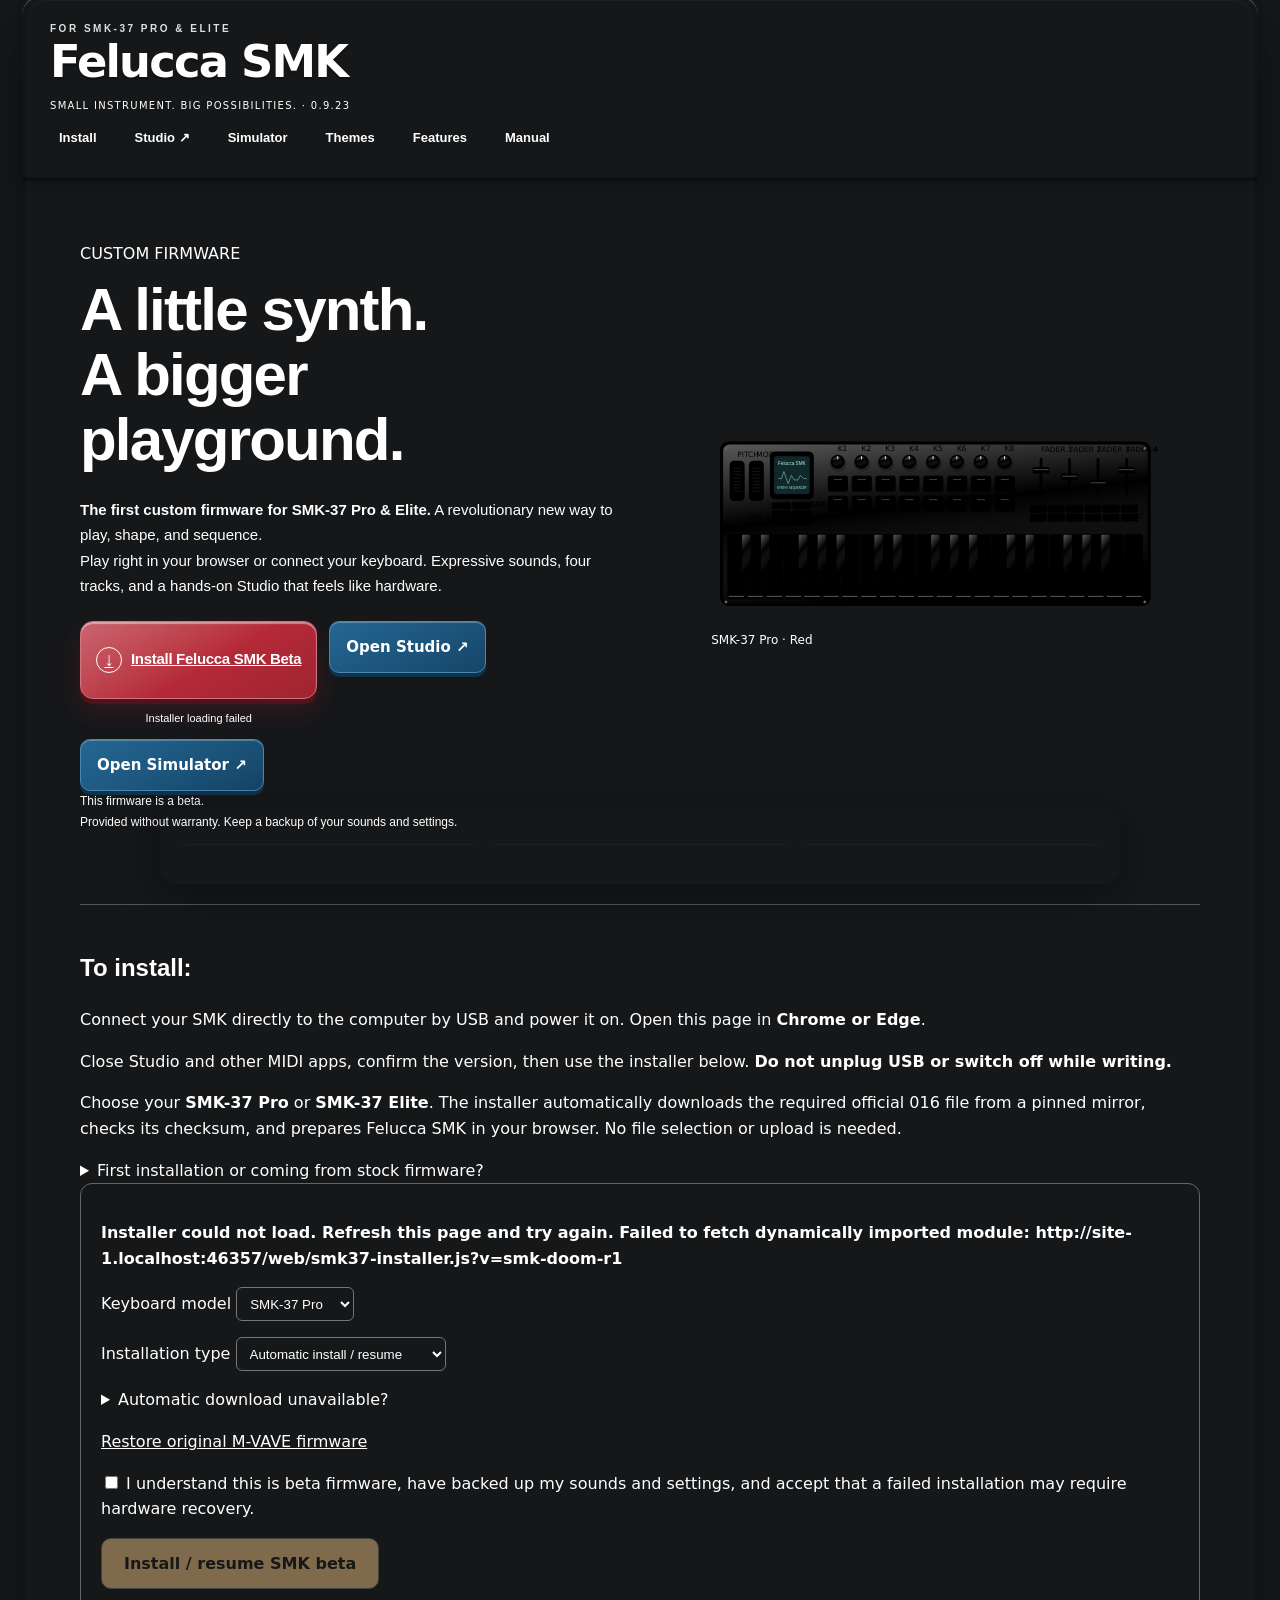
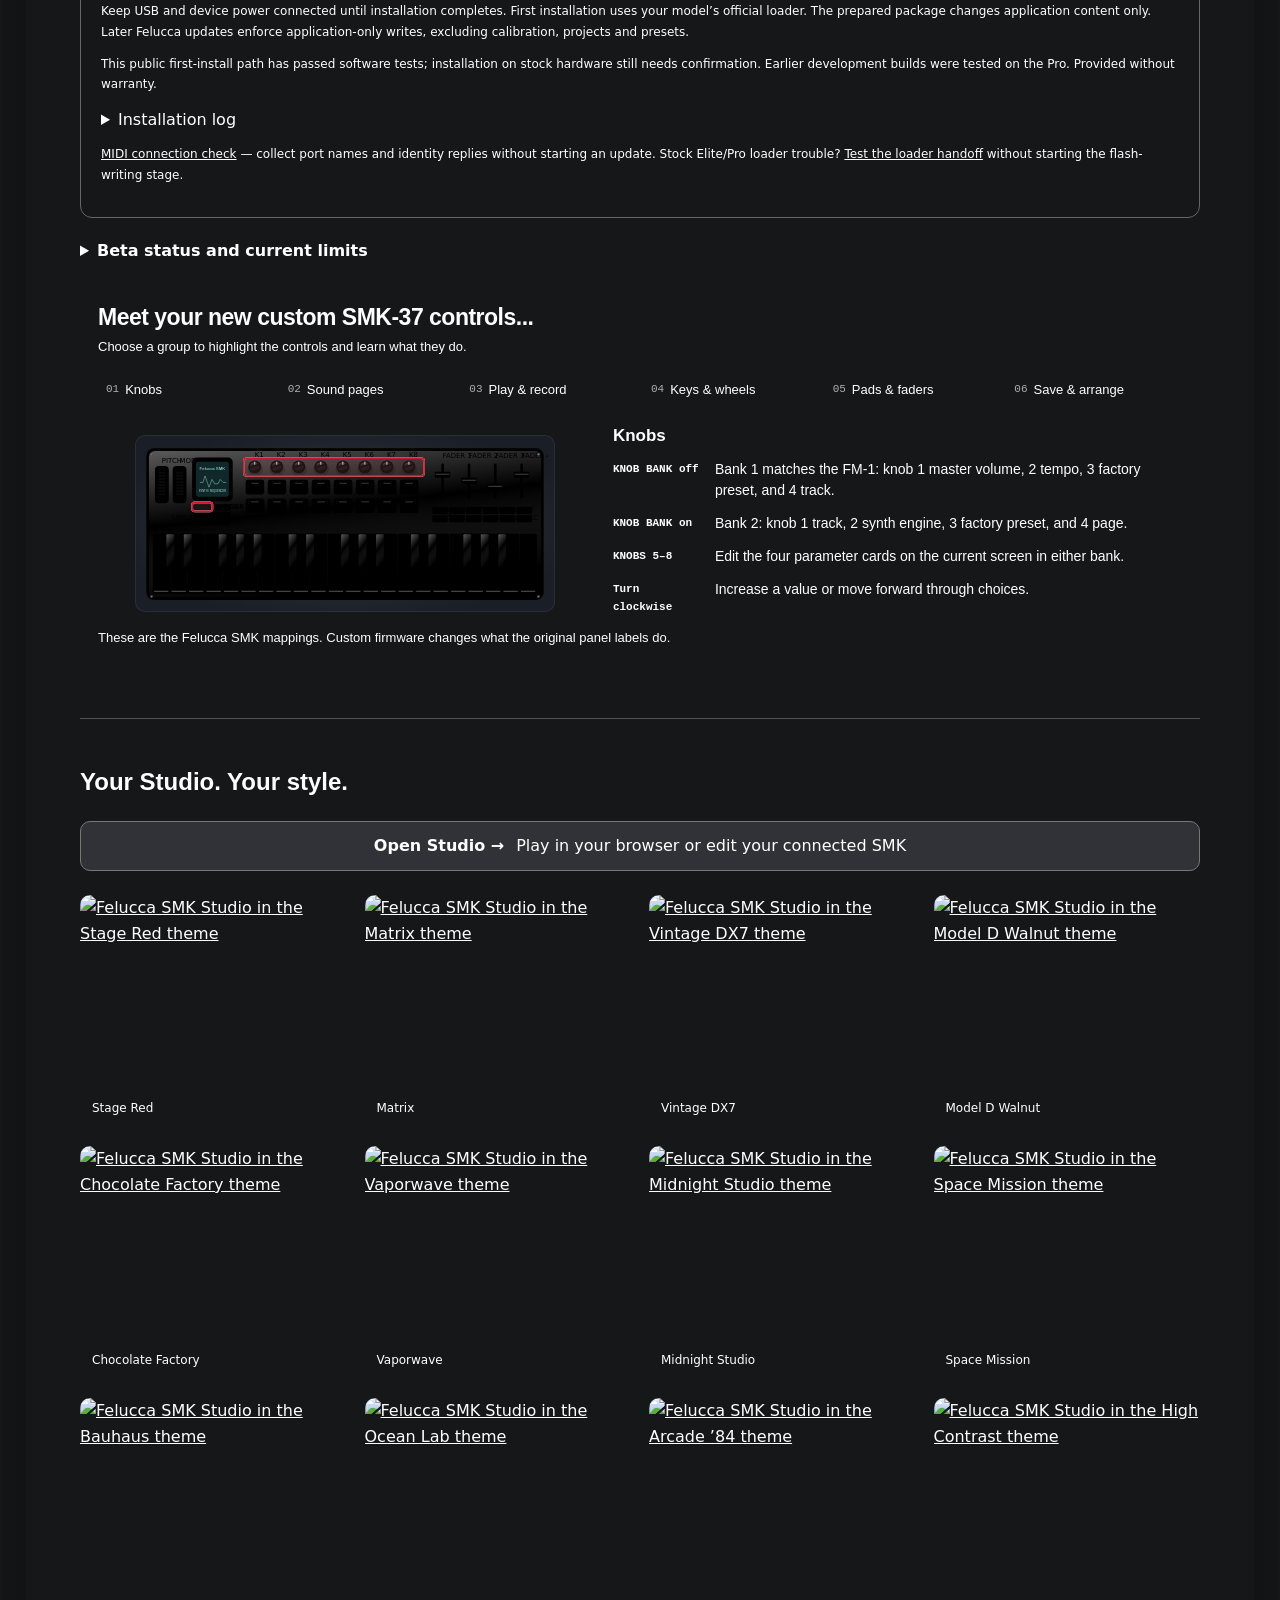
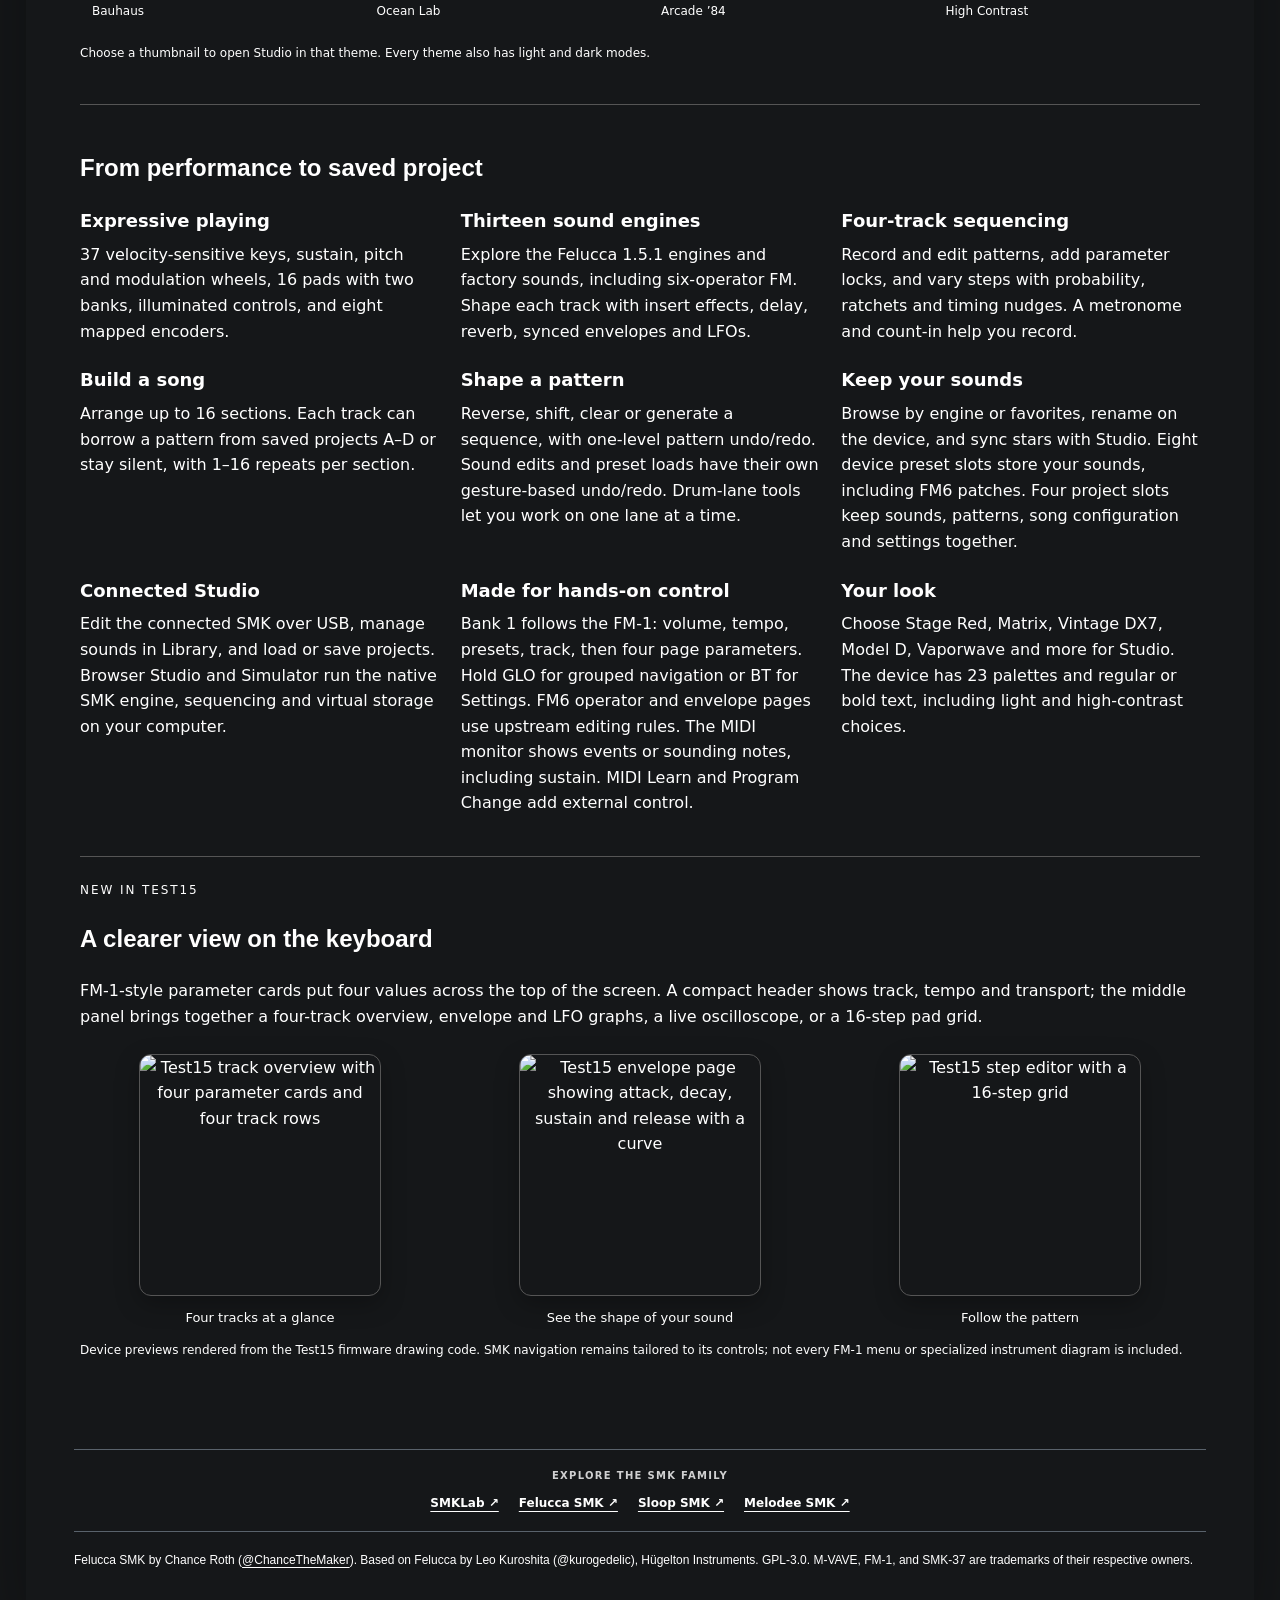
==== commit 99fa1515: "Add original firmware restore from the installer" ====
--- a/web/index.html
+++ b/web/index.html
@@ -52,6 +52,7 @@
         <dialog id="loader-confirm" aria-labelledby="loader-title" style="max-width:480px;background:var(--panel,#202226);color:var(--fg,#fff);border:1px solid #e49a36;border-radius:12px;padding:24px">
       <form method="dialog"><h2 id="loader-title">Confirm your Elite</h2><p>The connected loader identifies itself as <strong id="loader-identity"></strong>. That name is also used by FM-1 devices.</p><p>Continue only if the connected device is your <strong id="loader-model"></strong> with a black screen and every real FM-1 is disconnected. This will write Felucca SMK firmware to that device.</p><div style="display:flex;gap:12px;flex-wrap:wrap"><button value="cancel" autofocus>Cancel</button><button class="primary" value="continue">This is my Elite — continue</button></div></form>
     </dialog>
+<p class="stock-restore-link"><a href="restore-stock/">Restore original M-VAVE firmware</a></p>
 <label><input type="checkbox" id="ack"> I understand this is beta firmware, have backed up my sounds and settings, and accept that a failed installation may require hardware recovery.</label>
     <button class="primary" id="install-button" disabled>Install / resume SMK beta</button>
     <p class="small">Keep USB and device power connected until installation completes. First installation uses your model’s official loader. The prepared package changes application content only. Later Felucca updates enforce application-only writes, excluding calibration, projects and presets.</p>
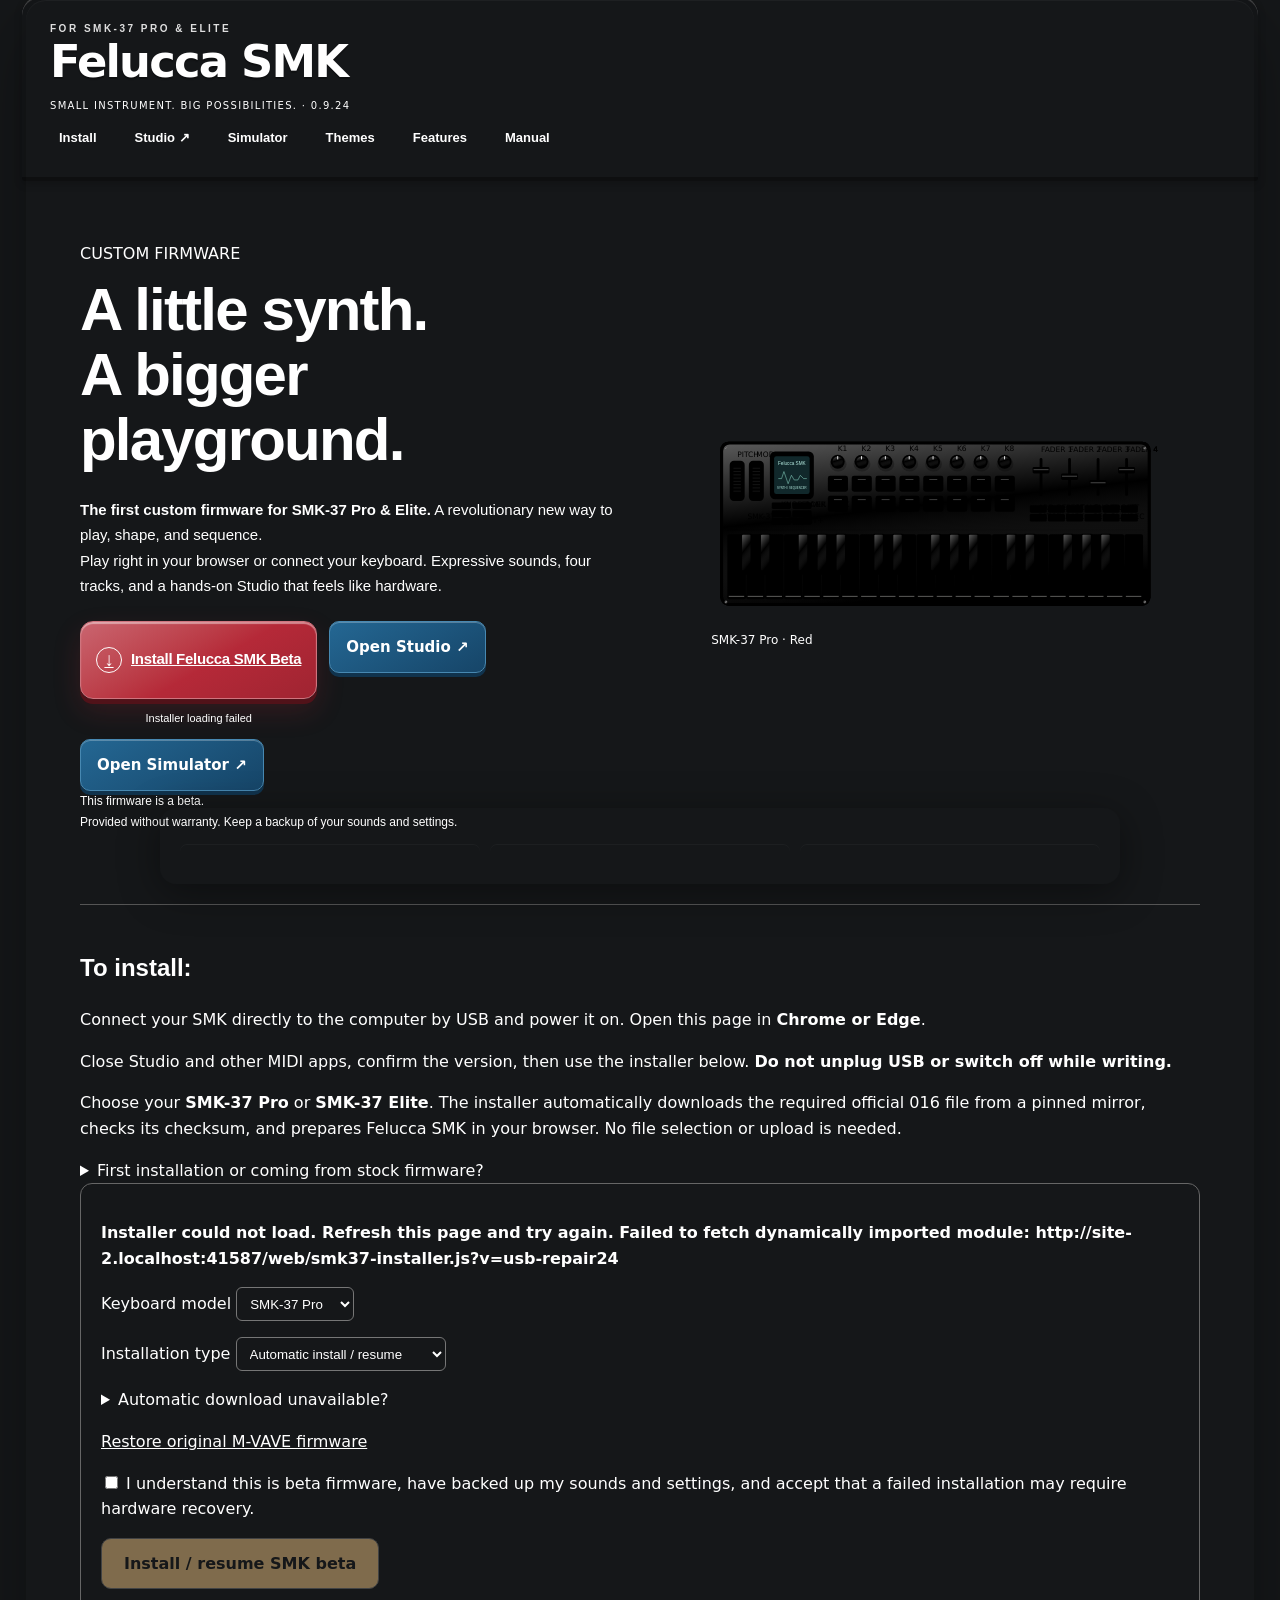
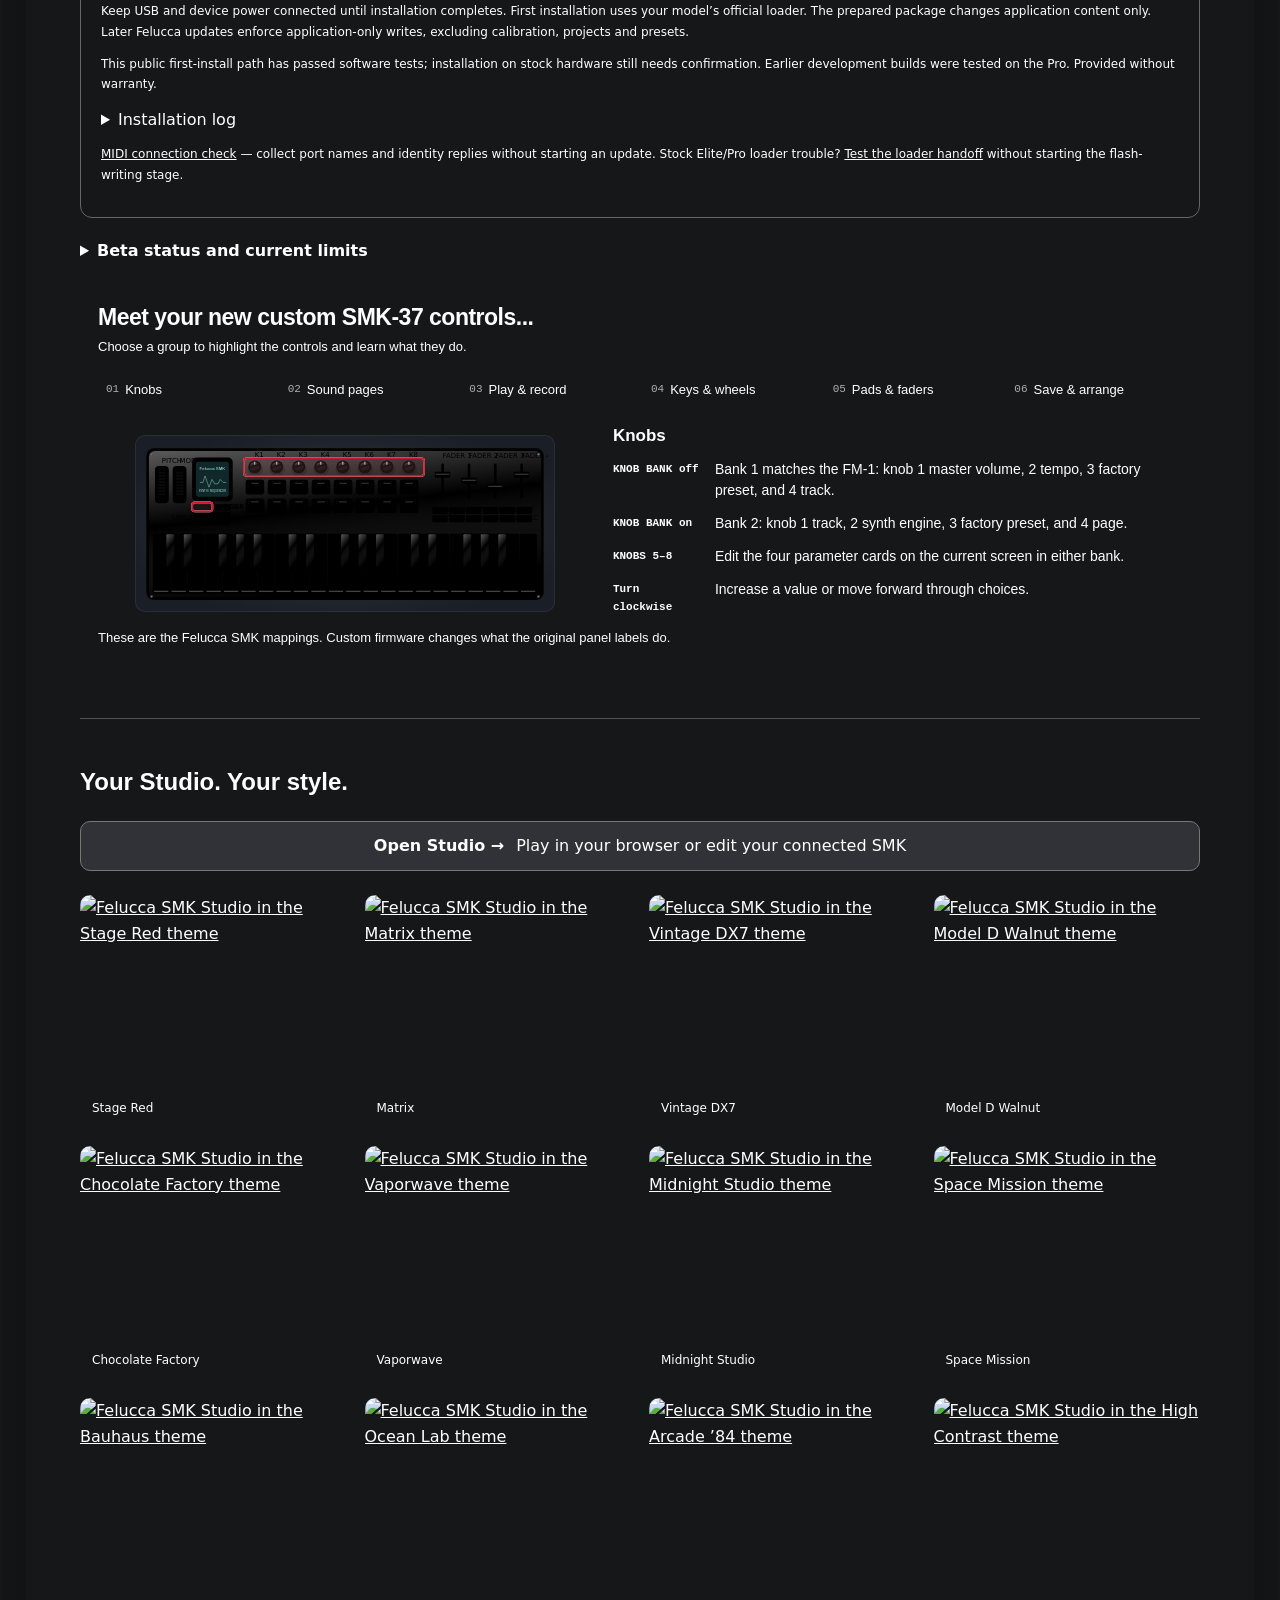
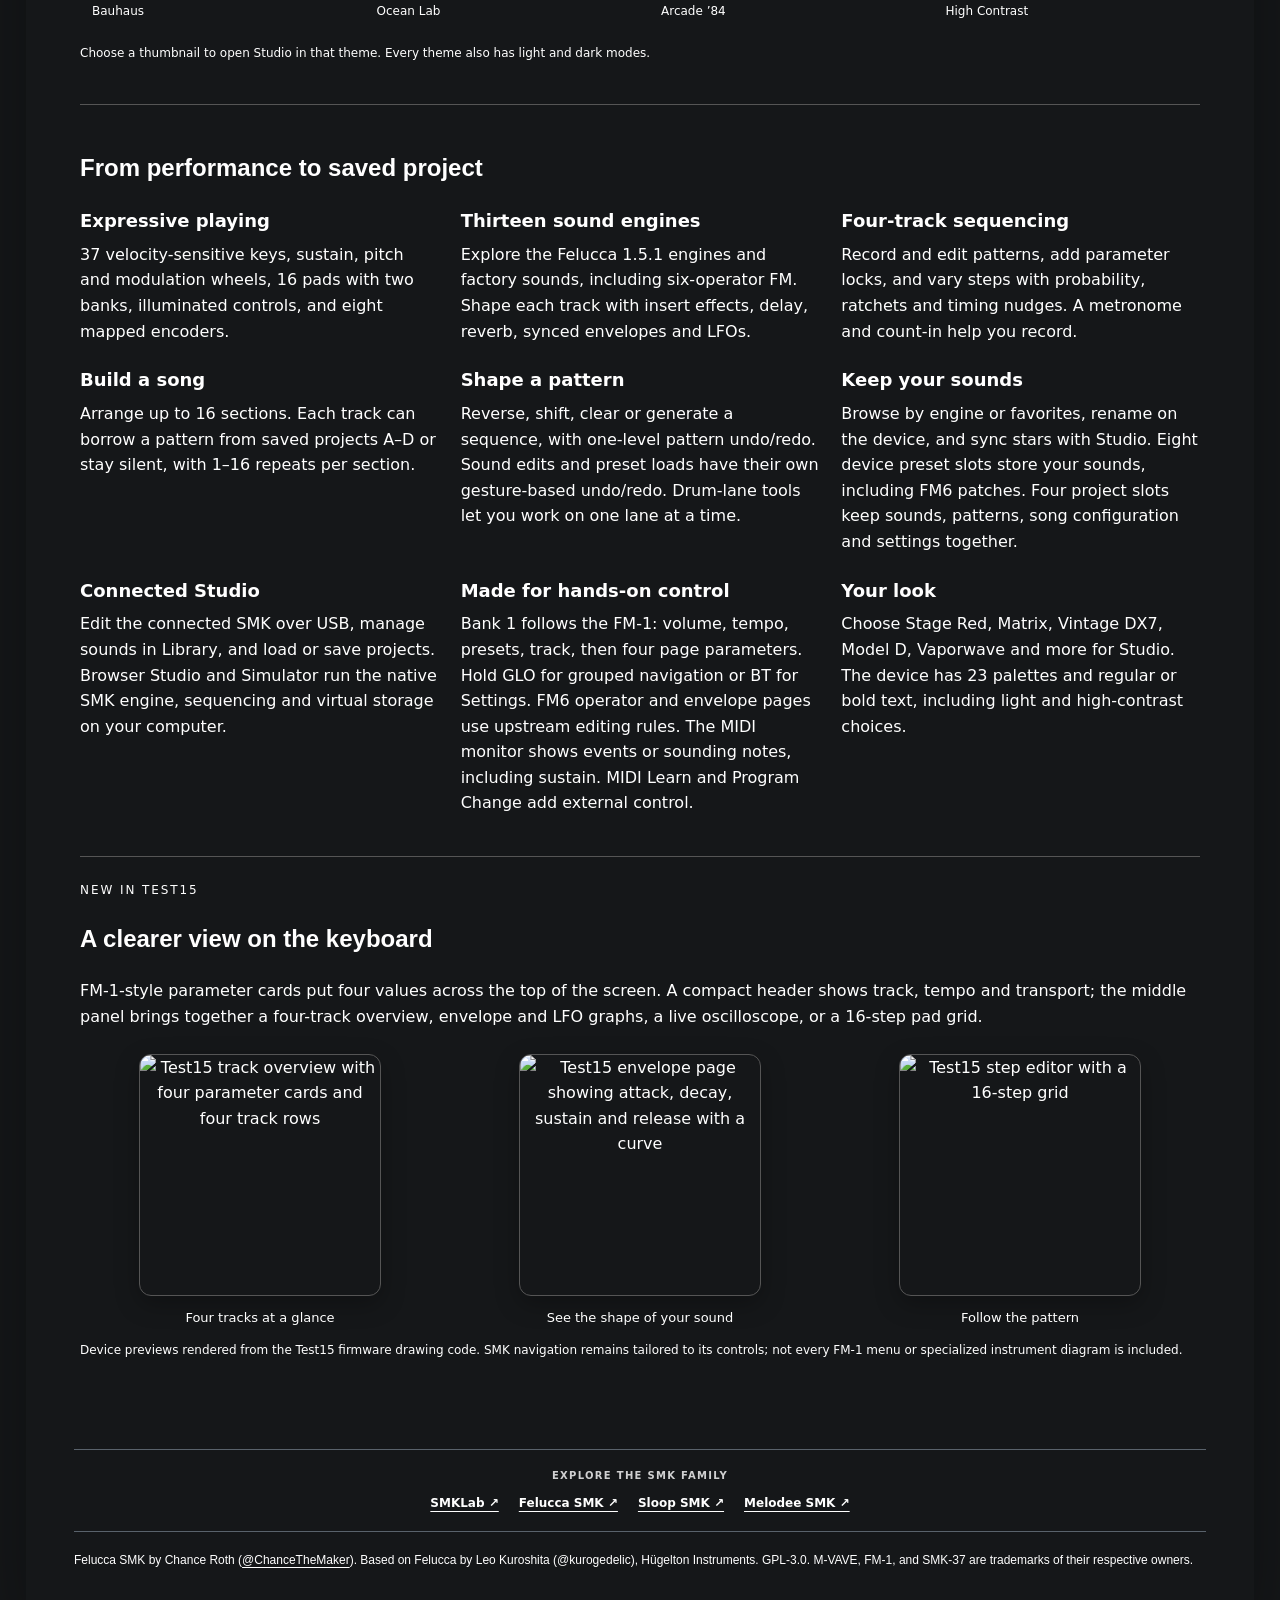
==== commit 00197c17: "Publish Felucca 0.9.24 with repaired Pro USB updater" ====
--- a/web/index.html
+++ b/web/index.html
@@ -6,7 +6,7 @@
 <script src="locales.js"></script><script src="i18n.js"></script><script src="skin.js"></script>
 <script defer src="site-nav.js?v=smk-simulator"></script>
 <script defer src="analytics.js"></script>
-<script type="module" src="smk-version.js?v=0.9.23"></script>
+<script type="module" src="smk-version.js?v=0.9.24"></script>
 <link rel="stylesheet" href="smk37-landing.css">
 <script defer src="studio-preview.js"></script><script defer src="smk37-landing.js"></script><script defer src="panel-guide.js"></script>
 <style>
@@ -63,7 +63,7 @@
   <details class="beta-notes"><summary>Beta status and current limits</summary>
     <p><strong>Confirmed on the Pro test device:</strong> Test12 normal-USB installation, restart and saved-project retention, plus earlier control, sound, sustain and two-way editor checks.</p>
     <p><strong>Through Test21:</strong> Grouped navigation, settings, presets/favorites, FM6 editing, sound and pattern undo, sustained-note monitoring and rolling values are implemented. TRS notes, chords, sustain and pitch, plus a user-sample upload and playback, have been exercised on the Pro test device.</p>
-    <p>Version 0.9.23 remembers TRS OUT after an idle save and sends explicit Note Off messages when disabling output. Keep the MIDI cable connected until notes stop. The new TRS behavior and 32-slot preset migration passed software tests; device checks are still pending. The original eight presets are retained during migration. Expansion uses only blank or recognized storage; unfamiliar data keeps the eight-slot bank available. Sample persistence after restart and longer USB audio testing remain follow-ups. Bluetooth and complete web backups are not enabled. The public beta installer supports official 016 firmware and public Felucca SMK 0.9.22 or later.</p>
+    <p>Version 0.9.24 improves USB updating between SMK firmware. It retains the TRS OUT preference after an idle save and sends explicit Note Off messages when disabling output. Keep the MIDI cable connected until notes stop. The new TRS behavior and 32-slot preset migration passed software tests; device checks are still pending. The original eight presets are retained during migration. Expansion uses only blank or recognized storage; unfamiliar data keeps the eight-slot bank available. Sample persistence after restart and longer USB audio testing remain follow-ups. Bluetooth and complete web backups are not enabled. The public beta installer supports official 016 firmware and public Felucca SMK 0.9.22 or later.</p>
   </details>
 </section>
 <section class="panel-guide" id="guide" data-panel-guide data-section="knobs" aria-labelledby="smk-guide-heading">
@@ -103,4 +103,4 @@
 <footer>
 <nav class="smk-family" aria-label="SMK family"><span>Explore the SMK family</span><a href="https://chancethemaker.github.io/smklab/">SMKLab ↗</a><a href="https://chancethemaker.github.io/felucca-smk/">Felucca SMK ↗</a><a href="https://chancethemaker.github.io/sloop-smk/">Sloop SMK ↗</a><a href="https://chancethemaker.github.io/melodee-smk/">Melodee SMK ↗</a></nav>
 Felucca SMK by Chance Roth (<a href="https://github.com/ChanceTheMaker" target="_blank" rel="noopener">@ChanceTheMaker</a>). Based on Felucca by Leo Kuroshita (@kurogedelic), H&uuml;gelton Instruments. GPL-3.0. M-VAVE, FM-1, and SMK-37 are trademarks of their respective owners.</footer>
-</main><script src="smk37-installer-start.js?v=smk-doom-r1"></script></body></html>
+</main><script src="smk37-installer-start.js?v=usb-repair24"></script></body></html>
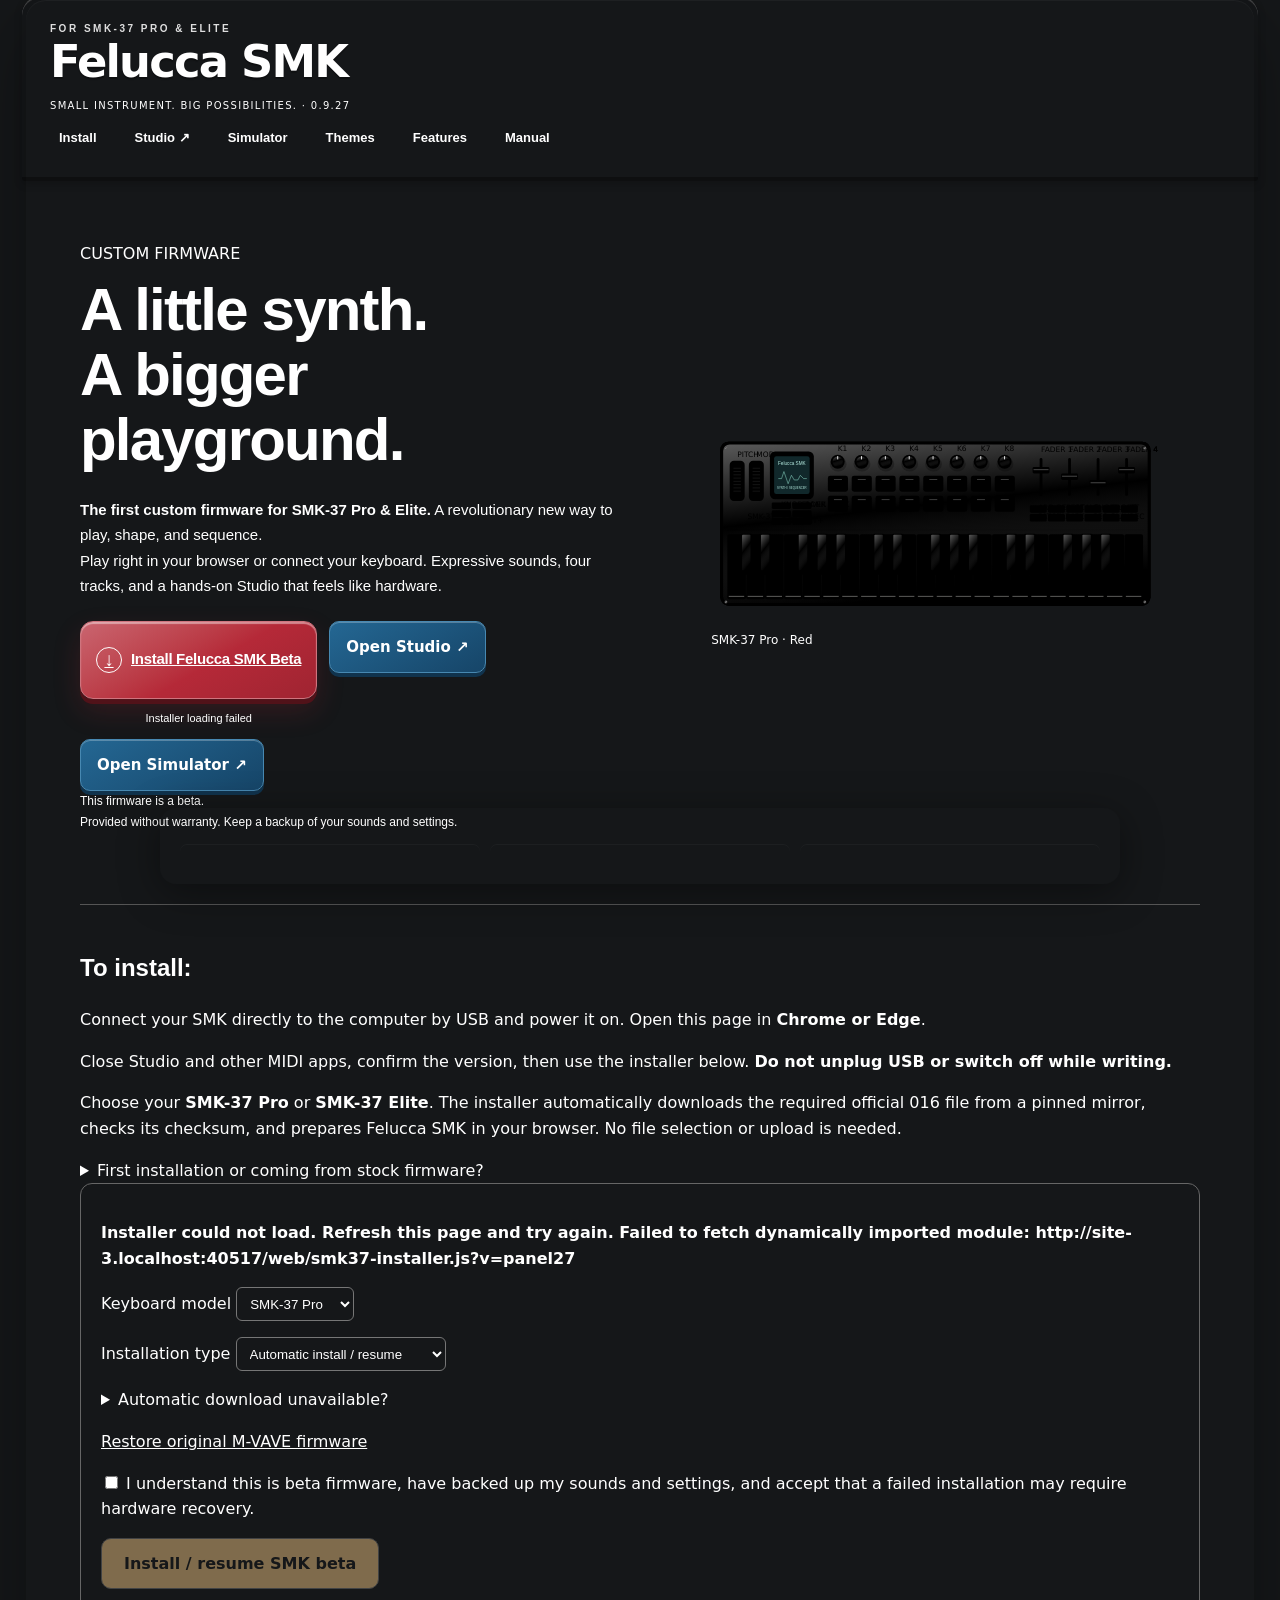
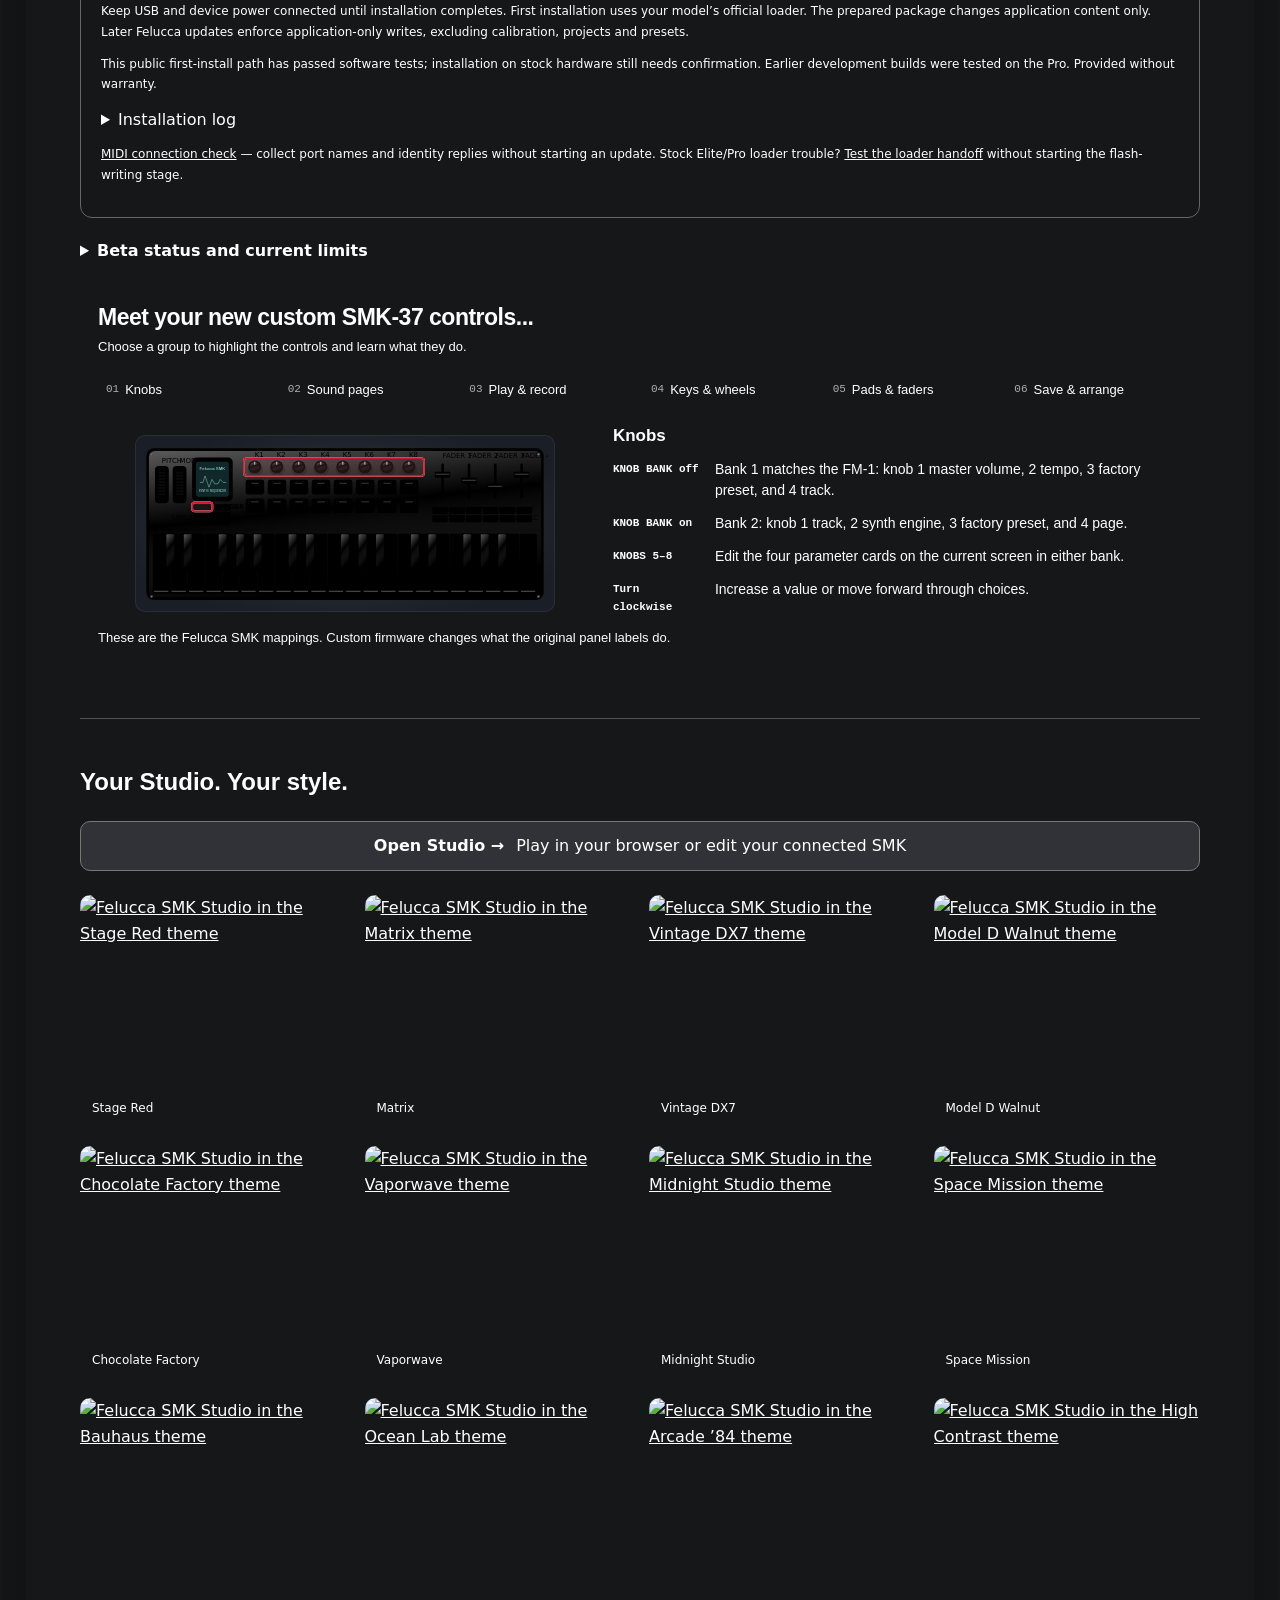
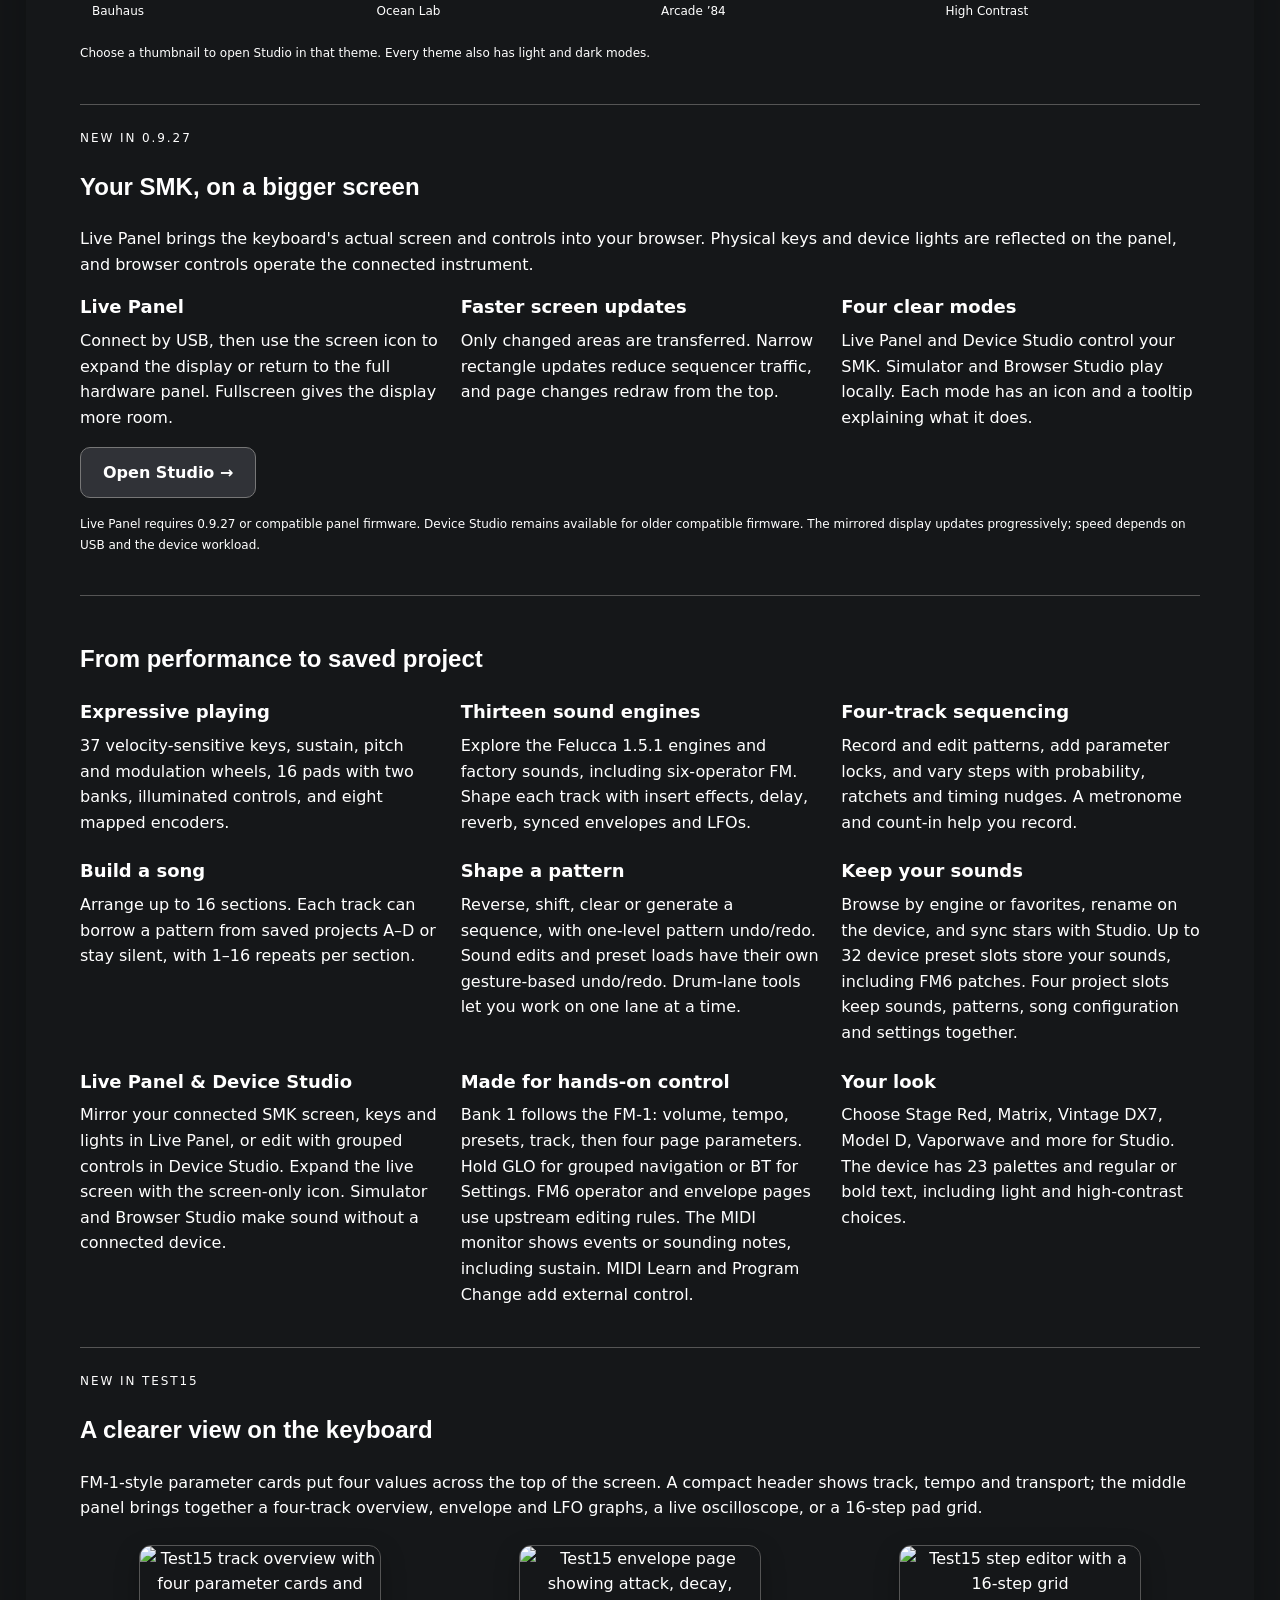
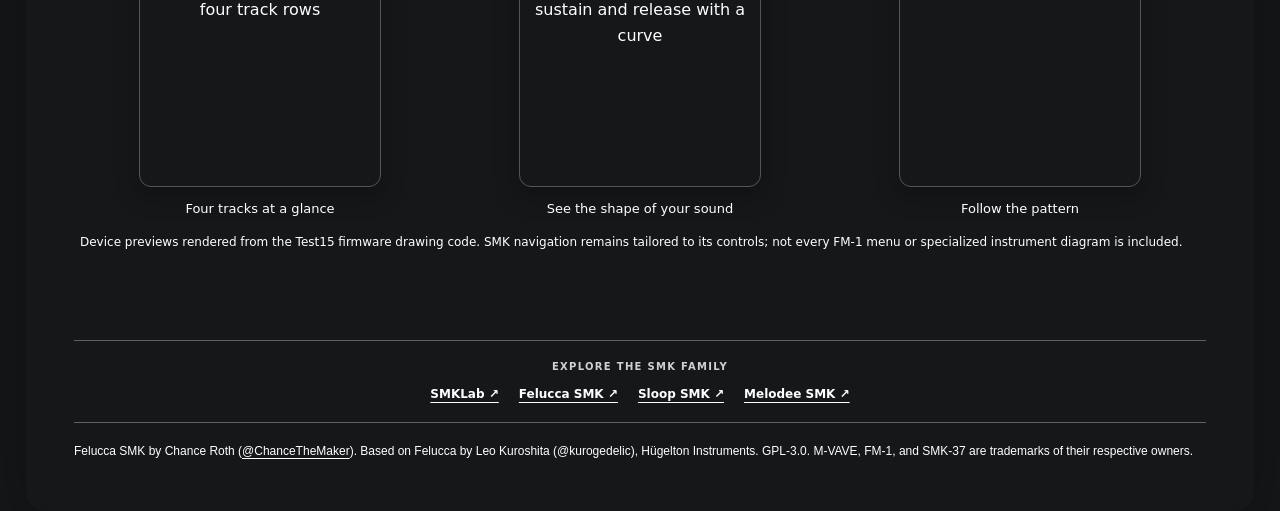
==== commit 1d3ece79: "Release Felucca SMK 0.9.27 and document Live Panel modes" ====
--- a/web/index.html
+++ b/web/index.html
@@ -6,7 +6,7 @@
 <script src="locales.js"></script><script src="i18n.js"></script><script src="skin.js"></script>
 <script defer src="site-nav.js?v=smk-simulator"></script>
 <script defer src="analytics.js"></script>
-<script type="module" src="smk-version.js?v=0.9.24"></script>
+<script type="module" src="smk-version.js?v=0.9.27"></script>
 <link rel="stylesheet" href="smk37-landing.css">
 <script defer src="studio-preview.js"></script><script defer src="smk37-landing.js"></script><script defer src="panel-guide.js"></script>
 <style>
@@ -63,7 +63,7 @@
   <details class="beta-notes"><summary>Beta status and current limits</summary>
     <p><strong>Confirmed on the Pro test device:</strong> Test12 normal-USB installation, restart and saved-project retention, plus earlier control, sound, sustain and two-way editor checks.</p>
     <p><strong>Through Test21:</strong> Grouped navigation, settings, presets/favorites, FM6 editing, sound and pattern undo, sustained-note monitoring and rolling values are implemented. TRS notes, chords, sustain and pitch, plus a user-sample upload and playback, have been exercised on the Pro test device.</p>
-    <p>Version 0.9.24 improves USB updating between SMK firmware. It retains the TRS OUT preference after an idle save and sends explicit Note Off messages when disabling output. Keep the MIDI cable connected until notes stop. The new TRS behavior and 32-slot preset migration passed software tests; device checks are still pending. The original eight presets are retained during migration. Expansion uses only blank or recognized storage; unfamiliar data keeps the eight-slot bank available. Sample persistence after restart and longer USB audio testing remain follow-ups. Bluetooth and complete web backups are not enabled. The public beta installer supports official 016 firmware and public Felucca SMK 0.9.22 or later.</p>
+    <p>Version 0.9.27 improves USB updating between SMK firmware. It retains the TRS OUT preference after an idle save and sends explicit Note Off messages when disabling output. Keep the MIDI cable connected until notes stop. The new TRS behavior and 32-slot preset migration passed software tests; device checks are still pending. The original eight presets are retained during migration. Expansion uses only blank or recognized storage; unfamiliar data keeps the eight-slot bank available. Sample persistence after restart and longer USB audio testing remain follow-ups. Bluetooth and complete web backups are not enabled. The public beta installer supports official 016 firmware and public Felucca SMK 0.9.22 or later.</p>
   </details>
 </section>
 <section class="panel-guide" id="guide" data-panel-guide data-section="knobs" aria-labelledby="smk-guide-heading">
@@ -72,6 +72,7 @@
 <div class="panel-sections" role="group" aria-label="Control groups"><button type="button" data-guide-section="knobs" aria-pressed="true" aria-controls="smk-info-knobs"><span class="panel-step" aria-hidden="true">01</span><span>Knobs</span></button><button type="button" data-guide-section="pages" aria-pressed="false" aria-controls="smk-info-pages"><span class="panel-step" aria-hidden="true">02</span><span>Sound pages</span></button><button type="button" data-guide-section="transport" aria-pressed="false" aria-controls="smk-info-transport"><span class="panel-step" aria-hidden="true">03</span><span>Play &amp; record</span></button><button type="button" data-guide-section="keys" aria-pressed="false" aria-controls="smk-info-keys"><span class="panel-step" aria-hidden="true">04</span><span>Keys &amp; wheels</span></button><button type="button" data-guide-section="layers" aria-pressed="false" aria-controls="smk-info-layers"><span class="panel-step" aria-hidden="true">05</span><span>Pads &amp; faders</span></button><button type="button" data-guide-section="held" aria-pressed="false" aria-controls="smk-info-held"><span class="panel-step" aria-hidden="true">06</span><span>Save &amp; arrange</span></button></div><div class="panel-explorer"><div class="panel-art"><svg class="panel-illustration smk-guide-art" viewBox="10 32 940 370" role="img" aria-labelledby="smk-guide-title" xmlns="http://www.w3.org/2000/svg"><title id="smk-guide-title">Illustrated SMK-37 controls</title><use href="#smk-hardware"/>
 <g class="panel-highlight" data-guide-highlight="knobs"><rect x="246" y="65" width="417" height="41" rx="6"/><rect x="126" y="167" width="47" height="21" rx="6"/></g><g class="panel-highlight" data-guide-highlight="pages"><rect x="679" y="175" width="238" height="40" rx="6"/><rect x="125" y="186" width="93" height="19" rx="6"/></g><g class="panel-highlight" data-guide-highlight="transport"><rect x="796" y="195" width="121" height="22" rx="6"/><rect x="243" y="110" width="423" height="84" rx="6"/></g><g class="panel-highlight" data-guide-highlight="keys"><rect x="31" y="235" width="899" height="148" rx="6"/><rect x="35" y="79" width="82" height="88" rx="6"/><rect x="125" y="202" width="93" height="22" rx="6"/></g><g class="panel-highlight" data-guide-highlight="layers"><rect x="243" y="110" width="423" height="84" rx="6"/><rect x="683" y="72" width="227" height="88" rx="6"/><rect x="172" y="167" width="47" height="21" rx="6"/></g><g class="panel-highlight" data-guide-highlight="held"><rect x="831" y="174" width="44" height="24" rx="6"/><rect x="125" y="186" width="93" height="19" rx="6"/><rect x="126" y="167" width="47" height="21" rx="6"/><rect x="408" y="65" width="44" height="42" rx="6"/></g></svg></div><div class="panel-information"><div class="panel-info" id="smk-info-knobs" data-guide-panel="knobs"><h3>Knobs</h3><dl><div><dt>KNOB BANK off</dt><dd>Bank 1 matches the FM-1: knob 1 master volume, 2 tempo, 3 factory preset, and 4 track.</dd></div><div><dt>KNOB BANK on</dt><dd>Bank 2: knob 1 track, 2 synth engine, 3 factory preset, and 4 page.</dd></div><div><dt>KNOBS 5–8</dt><dd>Edit the four parameter cards on the current screen in either bank.</dd></div><div><dt>Turn clockwise</dt><dd>Increase a value or move forward through choices.</dd></div></dl></div><div class="panel-info" id="smk-info-pages" data-guide-panel="pages" hidden><h3>Sound pages</h3><dl><div><dt>PATCH / HOME</dt><dd>Return to the mix view and preset browsing. The &lt; and &gt; buttons browse factory sounds here.</dd></div><div><dt>PARA / SAVE</dt><dd>Open Projects without saving immediately. Knob 5 selects a slot; &gt; saves and &lt; loads.</dd></div><div><dt>FX</dt><dd>Cycle through effects, extra effects, and performance controls.</dd></div><div><dt>GLOBE</dt><dd>Tap to cycle through global controls, controls and Projects. Hold to open grouped navigation; K5 selects the family, K6 selects a page, and &gt; opens it.</dd></div><div><dt>ARP / REPEAT</dt><dd>Toggle the arpeggiator or note repeat and open its controls.</dd></div><div><dt>SCALE / CHORD</dt><dd>Toggle scale snapping or chord playing and open the corresponding page.</dd></div><div><dt>BT / EDIT</dt><dd>Tap to cycle the synth editing pages, including FM6 operator pages for FM6 tracks. Hold for Settings; K5 chooses a setting, K6 changes it, and &gt; saves. Bluetooth is not enabled in this build.</dd></div></dl></div><div class="panel-info" id="smk-info-transport" data-guide-panel="transport" hidden><h3>Play &amp; record</h3><dl><div><dt>SEQ</dt><dd>Cycle through sequencer setup, step editing, step detail, and automation.</dd></div><div><dt>PLAY</dt><dd>Start or stop playback. On Song Chain, start the arranged sections.</dd></div><div><dt>REC</dt><dd>Toggle recording for the selected track. Recording starts playback when stopped.</dd></div><div><dt>PADS / &lt; &gt;</dt><dd>Use pads for step entry on the step pages; the arrow buttons change the editing position.</dd></div><div><dt>Keep a take</dt><dd>Recording stays in memory until you save a project.</dd></div></dl></div><div class="panel-info" id="smk-info-keys" data-guide-panel="keys" hidden><h3>Keys &amp; wheels</h3><dl><div><dt>37 KEYS</dt><dd>Play the selected track with velocity-sensitive piano keys.</dd></div><div><dt>OCT− / OCT+</dt><dd>Shift the keyboard down or up an octave, within the three-octave shift range.</dd></div><div><dt>PITCH</dt><dd>Bend the note pitch; the wheel returns to its center position.</dd></div><div><dt>MOD</dt><dd>Apply modulation to the selected sound.</dd></div><div><dt>SUSTAIN</dt><dd>Connect a sustain pedal to hold notes after releasing keys. </dd></div></dl></div><div class="panel-info" id="smk-info-layers" data-guide-panel="layers" hidden><h3>Pads &amp; faders</h3><dl><div><dt>16 PADS</dt><dd>Play velocity-sensitive notes or enter steps when a step-editing page is open.</dd></div><div><dt>PAD BANK</dt><dd>Choose the pad bank in Settings to access the second set of pad notes.</dd></div><div><dt>FADER BANK off</dt><dd>The four faders control levels for tracks 1–4.</dd></div><div><dt>FADER BANK on</dt><dd>The four faders control attack, decay, sustain, and release for the selected track.</dd></div><div><dt>Illuminated buttons</dt><dd>Lights show active banks, playing modes, and transport state.</dd></div></dl></div><div class="panel-info" id="smk-info-held" data-guide-panel="held" hidden><h3>Save &amp; arrange</h3><dl><div><dt>Hold PATCH</dt><dd>Open the preset browser. K5 selects engine or USER, K6 browses, K7 selects ALL or FAV, and K8 adds or removes a favorite. &gt; loads the selected sound.</dd></div><div><dt>Hold PARA</dt><dd>Open Undo/Redo: &gt; swaps the last sound edit, &lt; swaps the last pattern edit.</dd></div><div><dt>PROJECTS</dt><dd>Press PARA to open Projects. Knob 5 selects 1–4 (A–D in Studio); &gt; saves and &lt; loads.</dd></div><div><dt>USER PRESETS</dt><dd>With KNOB BANK on, knob 4 selects User Presets. Knob 5 chooses U01–U32 when expanded storage is available (U01–U08 otherwise); &gt; stores and &lt; loads.</dd></div><div><dt>SONG CHAIN</dt><dd>Use bank 2 knob 4 to reach Song Chain. &gt; adds a section and &lt; removes one. Save a project to keep it.</dd></div><div><dt>SEQ TOOLS</dt><dd>Use bank 2 knob 4 to reach Seq Tools. &gt; runs the selected tool; &lt; toggles its one-level undo/redo.</dd></div><div><dt>Before saving</dt><dd>Stop playback and recording, release keys and pedal, then wait for the saved confirmation.</dd></div></dl></div></div></div><p class="panel-intro smk-guide-footnote">These are the Felucca SMK mappings. Custom firmware changes what the original panel labels do.</p></section>
 <section class="section studio-gallery-section" id="themes"><h2>Your Studio. Your style.</h2><p><a class="hero-link studio-gallery-link" data-studio-preview href="editor.html"><span>Open Studio →</span><span class="studio-gallery-subtitle">Play in your browser or edit your connected SMK</span></a></p><div class="screenshot-gallery" aria-label="Studio themes"><figure><a href="editor.html?theme=stage&amp;mode=dark"><img src="screenshots/smk/themes/stage-dark.webp" width="720" height="525" loading="lazy" alt="Felucca SMK Studio in the Stage Red theme"></a><figcaption>Stage Red</figcaption></figure><figure><a href="editor.html?theme=matrix&amp;mode=dark"><img src="screenshots/smk/themes/matrix-dark.webp" width="720" height="525" loading="lazy" alt="Felucca SMK Studio in the Matrix theme"></a><figcaption>Matrix</figcaption></figure><figure><a href="editor.html?theme=dx&amp;mode=dark"><img src="screenshots/smk/themes/dx-dark.webp" width="720" height="525" loading="lazy" alt="Felucca SMK Studio in the Vintage DX7 theme"></a><figcaption>Vintage DX7</figcaption></figure><figure><a href="editor.html?theme=modeld&amp;mode=dark"><img src="screenshots/smk/themes/modeld-dark.webp" width="720" height="525" loading="lazy" alt="Felucca SMK Studio in the Model D Walnut theme"></a><figcaption>Model D Walnut</figcaption></figure><figure><a href="editor.html?theme=chocolate&amp;mode=dark"><img src="screenshots/smk/themes/chocolate-dark.webp" width="720" height="525" loading="lazy" alt="Felucca SMK Studio in the Chocolate Factory theme"></a><figcaption>Chocolate Factory</figcaption></figure><figure><a href="editor.html?theme=vapor&amp;mode=dark"><img src="screenshots/smk/themes/vapor-dark.webp" width="720" height="525" loading="lazy" alt="Felucca SMK Studio in the Vaporwave theme"></a><figcaption>Vaporwave</figcaption></figure><figure><a href="editor.html?theme=midnight&amp;mode=dark"><img src="screenshots/smk/themes/midnight-dark.webp" width="720" height="525" loading="lazy" alt="Felucca SMK Studio in the Midnight Studio theme"></a><figcaption>Midnight Studio</figcaption></figure><figure><a href="editor.html?theme=space&amp;mode=dark"><img src="screenshots/smk/themes/space-dark.webp" width="720" height="525" loading="lazy" alt="Felucca SMK Studio in the Space Mission theme"></a><figcaption>Space Mission</figcaption></figure><figure><a href="editor.html?theme=bauhaus&amp;mode=dark"><img src="screenshots/smk/themes/bauhaus-dark.webp" width="720" height="525" loading="lazy" alt="Felucca SMK Studio in the Bauhaus theme"></a><figcaption>Bauhaus</figcaption></figure><figure><a href="editor.html?theme=ocean&amp;mode=dark"><img src="screenshots/smk/themes/ocean-dark.webp" width="720" height="525" loading="lazy" alt="Felucca SMK Studio in the Ocean Lab theme"></a><figcaption>Ocean Lab</figcaption></figure><figure><a href="editor.html?theme=arcade&amp;mode=dark"><img src="screenshots/smk/themes/arcade-dark.webp" width="720" height="525" loading="lazy" alt="Felucca SMK Studio in the Arcade ’84 theme"></a><figcaption>Arcade ’84</figcaption></figure><figure><a href="editor.html?theme=hicon&amp;mode=light"><img src="screenshots/smk/themes/hicon-light.webp" width="720" height="525" loading="lazy" alt="Felucca SMK Studio in the High Contrast theme"></a><figcaption>High Contrast</figcaption></figure></div><p class="small">Choose a thumbnail to open Studio in that theme. Every theme also has light and dark modes.</p></section>
+<section class="section" id="live-panel"><div class="eyebrow">New in 0.9.27</div><h2>Your SMK, on a bigger screen</h2><p>Live Panel brings the keyboard's actual screen and controls into your browser. Physical keys and device lights are reflected on the panel, and browser controls operate the connected instrument.</p><div class="feature-grid"><article><h3>Live Panel</h3><p>Connect by USB, then use the screen icon to expand the display or return to the full hardware panel. Fullscreen gives the display more room.</p></article><article><h3>Faster screen updates</h3><p>Only changed areas are transferred. Narrow rectangle updates reduce sequencer traffic, and page changes redraw from the top.</p></article><article><h3>Four clear modes</h3><p>Live Panel and Device Studio control your SMK. Simulator and Browser Studio play locally. Each mode has an icon and a tooltip explaining what it does.</p></article></div><p><a class="hero-link" href="editor.html">Open Studio &rarr;</a></p><p class="small">Live Panel requires 0.9.27 or compatible panel firmware. Device Studio remains available for older compatible firmware. The mirrored display updates progressively; speed depends on USB and the device workload.</p></section>
 <section class="section" id="features">
   <h2>From performance to saved project</h2>
   <div class="feature-grid">
@@ -80,8 +81,8 @@
     <article><h3>Four-track sequencing</h3><p>Record and edit patterns, add parameter locks, and vary steps with probability, ratchets and timing nudges. A metronome and count-in help you record.</p></article>
     <article><h3>Build a song</h3><p>Arrange up to 16 sections. Each track can borrow a pattern from saved projects A&ndash;D or stay silent, with 1&ndash;16 repeats per section.</p></article>
     <article><h3>Shape a pattern</h3><p>Reverse, shift, clear or generate a sequence, with one-level pattern undo/redo. Sound edits and preset loads have their own gesture-based undo/redo. Drum-lane tools let you work on one lane at a time.</p></article>
-    <article><h3>Keep your sounds</h3><p>Browse by engine or favorites, rename on the device, and sync stars with Studio. Eight device preset slots store your sounds, including FM6 patches. Four project slots keep sounds, patterns, song configuration and settings together.</p></article>
-    <article><h3>Connected Studio</h3><p>Edit the connected SMK over USB, manage sounds in Library, and load or save projects. Browser Studio and Simulator run the native SMK engine, sequencing and virtual storage on your computer.</p></article>
+    <article><h3>Keep your sounds</h3><p>Browse by engine or favorites, rename on the device, and sync stars with Studio. Up to 32 device preset slots store your sounds, including FM6 patches. Four project slots keep sounds, patterns, song configuration and settings together.</p></article>
+    <article><h3>Live Panel &amp; Device Studio</h3><p>Mirror your connected SMK screen, keys and lights in Live Panel, or edit with grouped controls in Device Studio. Expand the live screen with the screen-only icon. Simulator and Browser Studio make sound without a connected device.</p></article>
     <article><h3>Made for hands-on control</h3><p>Bank 1 follows the FM-1: volume, tempo, presets, track, then four page parameters. Hold GLO for grouped navigation or BT for Settings. FM6 operator and envelope pages use upstream editing rules. The MIDI monitor shows events or sounding notes, including sustain. MIDI Learn and Program Change add external control.</p></article>
     <article><h3>Your look</h3><p>Choose Stage Red, Matrix, Vintage DX7, Model D, Vaporwave and more for Studio. The device has 23 palettes and regular or bold text, including light and high-contrast choices.</p></article>
   </div>
@@ -103,4 +104,4 @@
 <footer>
 <nav class="smk-family" aria-label="SMK family"><span>Explore the SMK family</span><a href="https://chancethemaker.github.io/smklab/">SMKLab ↗</a><a href="https://chancethemaker.github.io/felucca-smk/">Felucca SMK ↗</a><a href="https://chancethemaker.github.io/sloop-smk/">Sloop SMK ↗</a><a href="https://chancethemaker.github.io/melodee-smk/">Melodee SMK ↗</a></nav>
 Felucca SMK by Chance Roth (<a href="https://github.com/ChanceTheMaker" target="_blank" rel="noopener">@ChanceTheMaker</a>). Based on Felucca by Leo Kuroshita (@kurogedelic), H&uuml;gelton Instruments. GPL-3.0. M-VAVE, FM-1, and SMK-37 are trademarks of their respective owners.</footer>
-</main><script src="smk37-installer-start.js?v=usb-repair24"></script></body></html>
+</main><script src="smk37-installer-start.js?v=panel27"></script></body></html>
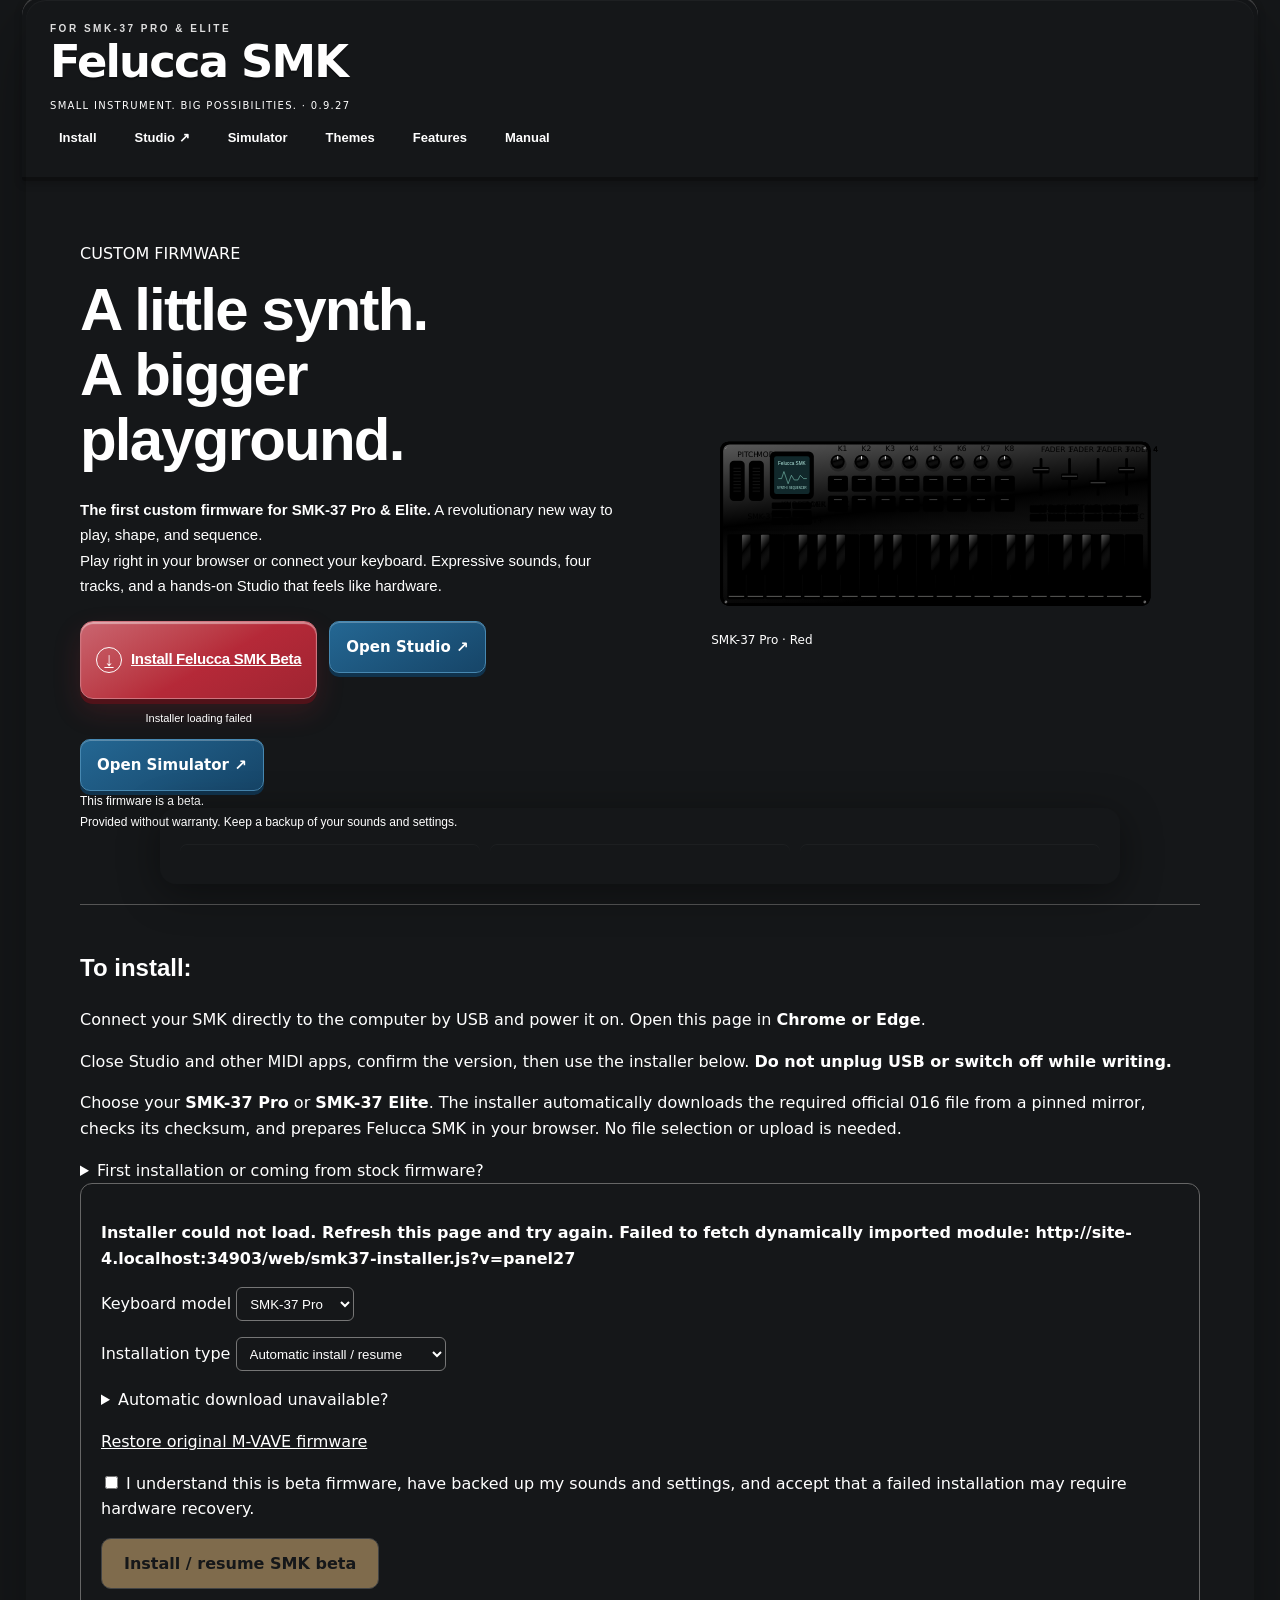
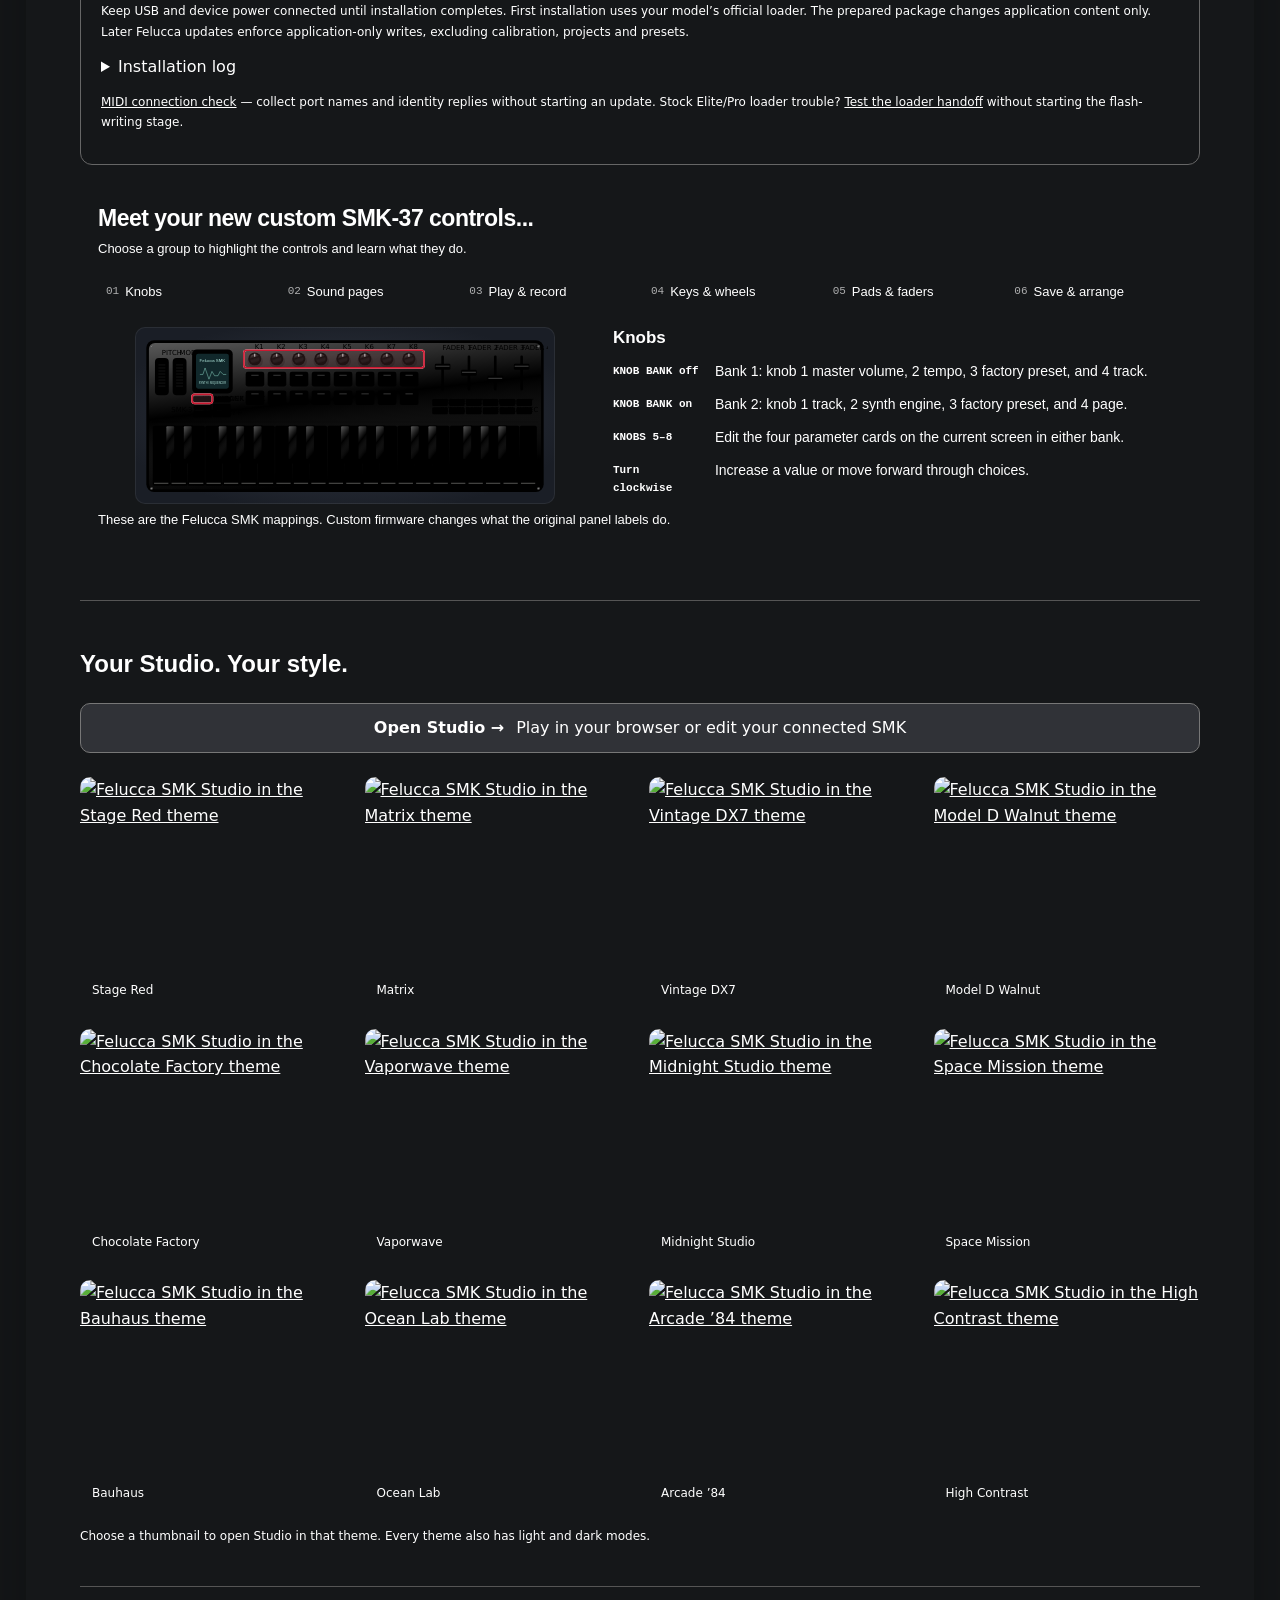
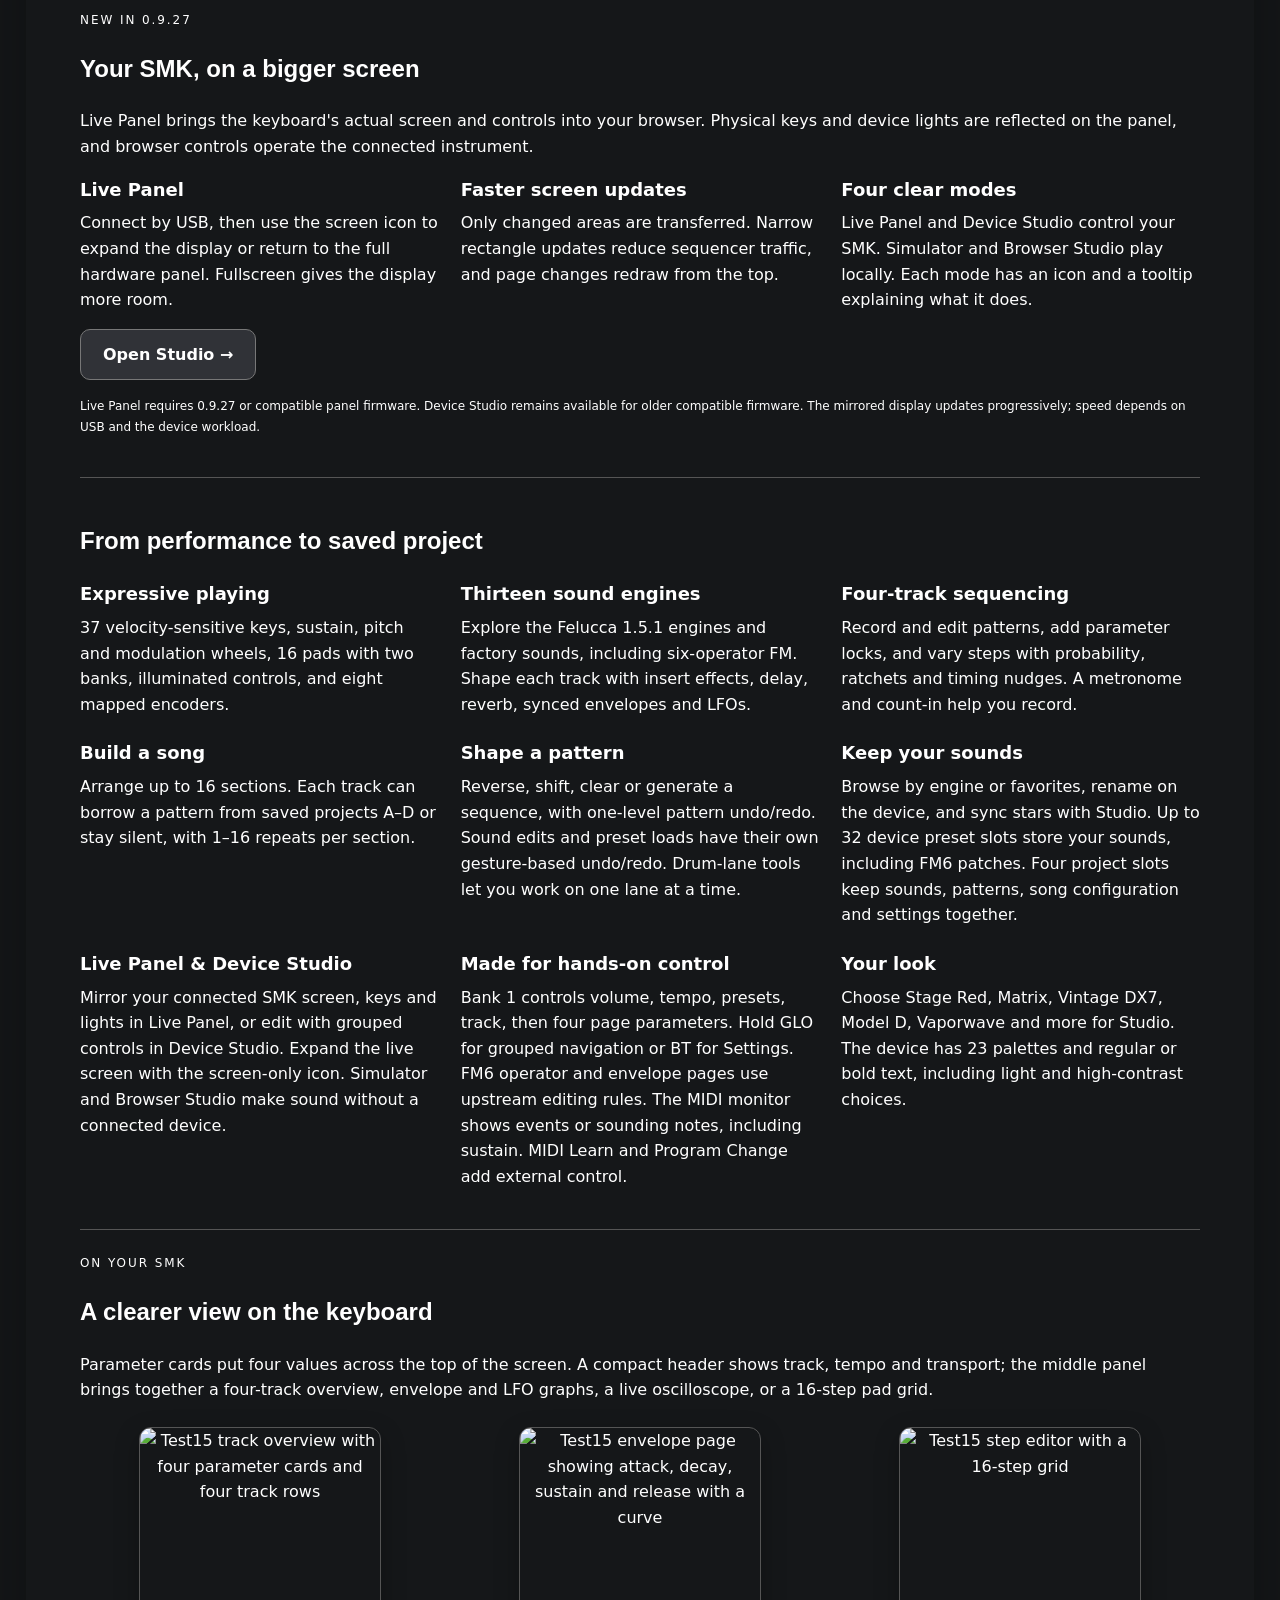
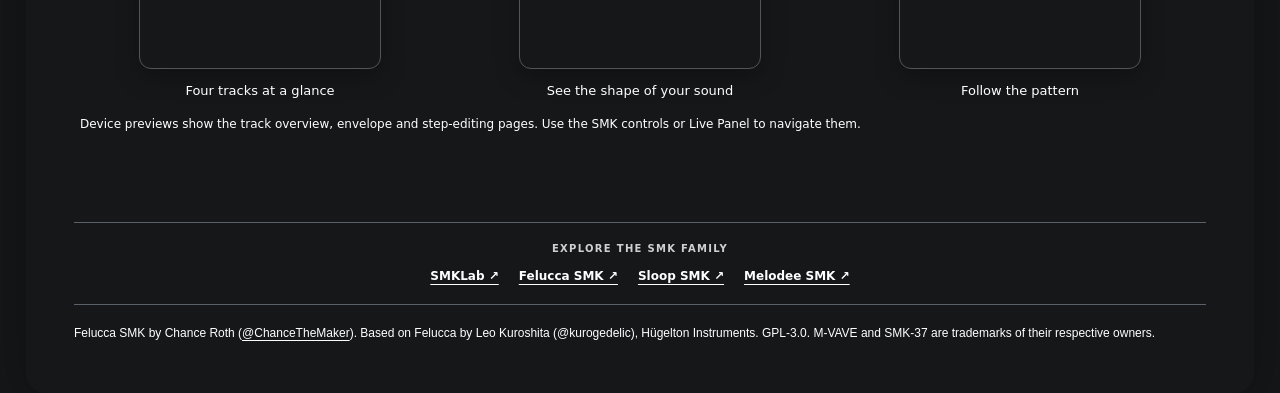
==== commit 35cb5202: "Simplify SMK homepage and correct connected-device labels" ====
--- a/web/index.html
+++ b/web/index.html
@@ -56,21 +56,15 @@
 <label><input type="checkbox" id="ack"> I understand this is beta firmware, have backed up my sounds and settings, and accept that a failed installation may require hardware recovery.</label>
     <button class="primary" id="install-button" disabled>Install / resume SMK beta</button>
     <p class="small">Keep USB and device power connected until installation completes. First installation uses your model’s official loader. The prepared package changes application content only. Later Felucca updates enforce application-only writes, excluding calibration, projects and presets.</p>
-    <p class="small">This public first-install path has passed software tests; installation on stock hardware still needs confirmation. Earlier development builds were tested on the Pro. Provided without warranty.</p>
     <details><summary>Installation log</summary><pre id="log" aria-live="polite"></pre></details>
     <p class="small"><a href="midi-diagnostics.html" target="_blank" rel="noopener">MIDI connection check</a> — collect port names and identity replies without starting an update. Stock Elite/Pro loader trouble? <a href="midi-diagnostics.html#handoff" target="_blank" rel="noopener">Test the loader handoff</a> without starting the flash-writing stage.</p>
   </div>
-  <details class="beta-notes"><summary>Beta status and current limits</summary>
-    <p><strong>Confirmed on the Pro test device:</strong> Test12 normal-USB installation, restart and saved-project retention, plus earlier control, sound, sustain and two-way editor checks.</p>
-    <p><strong>Through Test21:</strong> Grouped navigation, settings, presets/favorites, FM6 editing, sound and pattern undo, sustained-note monitoring and rolling values are implemented. TRS notes, chords, sustain and pitch, plus a user-sample upload and playback, have been exercised on the Pro test device.</p>
-    <p>Version 0.9.27 improves USB updating between SMK firmware. It retains the TRS OUT preference after an idle save and sends explicit Note Off messages when disabling output. Keep the MIDI cable connected until notes stop. The new TRS behavior and 32-slot preset migration passed software tests; device checks are still pending. The original eight presets are retained during migration. Expansion uses only blank or recognized storage; unfamiliar data keeps the eight-slot bank available. Sample persistence after restart and longer USB audio testing remain follow-ups. Bluetooth and complete web backups are not enabled. The public beta installer supports official 016 firmware and public Felucca SMK 0.9.22 or later.</p>
-  </details>
 </section>
 <section class="panel-guide" id="guide" data-panel-guide data-section="knobs" aria-labelledby="smk-guide-heading">
 <div class="panel-heading"><h2 id="smk-guide-heading">Meet your new custom SMK-37 controls...</h2></div>
 <p class="panel-intro" data-i18n="guide.intro">Choose a group to highlight the controls and learn what they do.</p>
 <div class="panel-sections" role="group" aria-label="Control groups"><button type="button" data-guide-section="knobs" aria-pressed="true" aria-controls="smk-info-knobs"><span class="panel-step" aria-hidden="true">01</span><span>Knobs</span></button><button type="button" data-guide-section="pages" aria-pressed="false" aria-controls="smk-info-pages"><span class="panel-step" aria-hidden="true">02</span><span>Sound pages</span></button><button type="button" data-guide-section="transport" aria-pressed="false" aria-controls="smk-info-transport"><span class="panel-step" aria-hidden="true">03</span><span>Play &amp; record</span></button><button type="button" data-guide-section="keys" aria-pressed="false" aria-controls="smk-info-keys"><span class="panel-step" aria-hidden="true">04</span><span>Keys &amp; wheels</span></button><button type="button" data-guide-section="layers" aria-pressed="false" aria-controls="smk-info-layers"><span class="panel-step" aria-hidden="true">05</span><span>Pads &amp; faders</span></button><button type="button" data-guide-section="held" aria-pressed="false" aria-controls="smk-info-held"><span class="panel-step" aria-hidden="true">06</span><span>Save &amp; arrange</span></button></div><div class="panel-explorer"><div class="panel-art"><svg class="panel-illustration smk-guide-art" viewBox="10 32 940 370" role="img" aria-labelledby="smk-guide-title" xmlns="http://www.w3.org/2000/svg"><title id="smk-guide-title">Illustrated SMK-37 controls</title><use href="#smk-hardware"/>
-<g class="panel-highlight" data-guide-highlight="knobs"><rect x="246" y="65" width="417" height="41" rx="6"/><rect x="126" y="167" width="47" height="21" rx="6"/></g><g class="panel-highlight" data-guide-highlight="pages"><rect x="679" y="175" width="238" height="40" rx="6"/><rect x="125" y="186" width="93" height="19" rx="6"/></g><g class="panel-highlight" data-guide-highlight="transport"><rect x="796" y="195" width="121" height="22" rx="6"/><rect x="243" y="110" width="423" height="84" rx="6"/></g><g class="panel-highlight" data-guide-highlight="keys"><rect x="31" y="235" width="899" height="148" rx="6"/><rect x="35" y="79" width="82" height="88" rx="6"/><rect x="125" y="202" width="93" height="22" rx="6"/></g><g class="panel-highlight" data-guide-highlight="layers"><rect x="243" y="110" width="423" height="84" rx="6"/><rect x="683" y="72" width="227" height="88" rx="6"/><rect x="172" y="167" width="47" height="21" rx="6"/></g><g class="panel-highlight" data-guide-highlight="held"><rect x="831" y="174" width="44" height="24" rx="6"/><rect x="125" y="186" width="93" height="19" rx="6"/><rect x="126" y="167" width="47" height="21" rx="6"/><rect x="408" y="65" width="44" height="42" rx="6"/></g></svg></div><div class="panel-information"><div class="panel-info" id="smk-info-knobs" data-guide-panel="knobs"><h3>Knobs</h3><dl><div><dt>KNOB BANK off</dt><dd>Bank 1 matches the FM-1: knob 1 master volume, 2 tempo, 3 factory preset, and 4 track.</dd></div><div><dt>KNOB BANK on</dt><dd>Bank 2: knob 1 track, 2 synth engine, 3 factory preset, and 4 page.</dd></div><div><dt>KNOBS 5–8</dt><dd>Edit the four parameter cards on the current screen in either bank.</dd></div><div><dt>Turn clockwise</dt><dd>Increase a value or move forward through choices.</dd></div></dl></div><div class="panel-info" id="smk-info-pages" data-guide-panel="pages" hidden><h3>Sound pages</h3><dl><div><dt>PATCH / HOME</dt><dd>Return to the mix view and preset browsing. The &lt; and &gt; buttons browse factory sounds here.</dd></div><div><dt>PARA / SAVE</dt><dd>Open Projects without saving immediately. Knob 5 selects a slot; &gt; saves and &lt; loads.</dd></div><div><dt>FX</dt><dd>Cycle through effects, extra effects, and performance controls.</dd></div><div><dt>GLOBE</dt><dd>Tap to cycle through global controls, controls and Projects. Hold to open grouped navigation; K5 selects the family, K6 selects a page, and &gt; opens it.</dd></div><div><dt>ARP / REPEAT</dt><dd>Toggle the arpeggiator or note repeat and open its controls.</dd></div><div><dt>SCALE / CHORD</dt><dd>Toggle scale snapping or chord playing and open the corresponding page.</dd></div><div><dt>BT / EDIT</dt><dd>Tap to cycle the synth editing pages, including FM6 operator pages for FM6 tracks. Hold for Settings; K5 chooses a setting, K6 changes it, and &gt; saves. Bluetooth is not enabled in this build.</dd></div></dl></div><div class="panel-info" id="smk-info-transport" data-guide-panel="transport" hidden><h3>Play &amp; record</h3><dl><div><dt>SEQ</dt><dd>Cycle through sequencer setup, step editing, step detail, and automation.</dd></div><div><dt>PLAY</dt><dd>Start or stop playback. On Song Chain, start the arranged sections.</dd></div><div><dt>REC</dt><dd>Toggle recording for the selected track. Recording starts playback when stopped.</dd></div><div><dt>PADS / &lt; &gt;</dt><dd>Use pads for step entry on the step pages; the arrow buttons change the editing position.</dd></div><div><dt>Keep a take</dt><dd>Recording stays in memory until you save a project.</dd></div></dl></div><div class="panel-info" id="smk-info-keys" data-guide-panel="keys" hidden><h3>Keys &amp; wheels</h3><dl><div><dt>37 KEYS</dt><dd>Play the selected track with velocity-sensitive piano keys.</dd></div><div><dt>OCT− / OCT+</dt><dd>Shift the keyboard down or up an octave, within the three-octave shift range.</dd></div><div><dt>PITCH</dt><dd>Bend the note pitch; the wheel returns to its center position.</dd></div><div><dt>MOD</dt><dd>Apply modulation to the selected sound.</dd></div><div><dt>SUSTAIN</dt><dd>Connect a sustain pedal to hold notes after releasing keys. </dd></div></dl></div><div class="panel-info" id="smk-info-layers" data-guide-panel="layers" hidden><h3>Pads &amp; faders</h3><dl><div><dt>16 PADS</dt><dd>Play velocity-sensitive notes or enter steps when a step-editing page is open.</dd></div><div><dt>PAD BANK</dt><dd>Choose the pad bank in Settings to access the second set of pad notes.</dd></div><div><dt>FADER BANK off</dt><dd>The four faders control levels for tracks 1–4.</dd></div><div><dt>FADER BANK on</dt><dd>The four faders control attack, decay, sustain, and release for the selected track.</dd></div><div><dt>Illuminated buttons</dt><dd>Lights show active banks, playing modes, and transport state.</dd></div></dl></div><div class="panel-info" id="smk-info-held" data-guide-panel="held" hidden><h3>Save &amp; arrange</h3><dl><div><dt>Hold PATCH</dt><dd>Open the preset browser. K5 selects engine or USER, K6 browses, K7 selects ALL or FAV, and K8 adds or removes a favorite. &gt; loads the selected sound.</dd></div><div><dt>Hold PARA</dt><dd>Open Undo/Redo: &gt; swaps the last sound edit, &lt; swaps the last pattern edit.</dd></div><div><dt>PROJECTS</dt><dd>Press PARA to open Projects. Knob 5 selects 1–4 (A–D in Studio); &gt; saves and &lt; loads.</dd></div><div><dt>USER PRESETS</dt><dd>With KNOB BANK on, knob 4 selects User Presets. Knob 5 chooses U01–U32 when expanded storage is available (U01–U08 otherwise); &gt; stores and &lt; loads.</dd></div><div><dt>SONG CHAIN</dt><dd>Use bank 2 knob 4 to reach Song Chain. &gt; adds a section and &lt; removes one. Save a project to keep it.</dd></div><div><dt>SEQ TOOLS</dt><dd>Use bank 2 knob 4 to reach Seq Tools. &gt; runs the selected tool; &lt; toggles its one-level undo/redo.</dd></div><div><dt>Before saving</dt><dd>Stop playback and recording, release keys and pedal, then wait for the saved confirmation.</dd></div></dl></div></div></div><p class="panel-intro smk-guide-footnote">These are the Felucca SMK mappings. Custom firmware changes what the original panel labels do.</p></section>
+<g class="panel-highlight" data-guide-highlight="knobs"><rect x="246" y="65" width="417" height="41" rx="6"/><rect x="126" y="167" width="47" height="21" rx="6"/></g><g class="panel-highlight" data-guide-highlight="pages"><rect x="679" y="175" width="238" height="40" rx="6"/><rect x="125" y="186" width="93" height="19" rx="6"/></g><g class="panel-highlight" data-guide-highlight="transport"><rect x="796" y="195" width="121" height="22" rx="6"/><rect x="243" y="110" width="423" height="84" rx="6"/></g><g class="panel-highlight" data-guide-highlight="keys"><rect x="31" y="235" width="899" height="148" rx="6"/><rect x="35" y="79" width="82" height="88" rx="6"/><rect x="125" y="202" width="93" height="22" rx="6"/></g><g class="panel-highlight" data-guide-highlight="layers"><rect x="243" y="110" width="423" height="84" rx="6"/><rect x="683" y="72" width="227" height="88" rx="6"/><rect x="172" y="167" width="47" height="21" rx="6"/></g><g class="panel-highlight" data-guide-highlight="held"><rect x="831" y="174" width="44" height="24" rx="6"/><rect x="125" y="186" width="93" height="19" rx="6"/><rect x="126" y="167" width="47" height="21" rx="6"/><rect x="408" y="65" width="44" height="42" rx="6"/></g></svg></div><div class="panel-information"><div class="panel-info" id="smk-info-knobs" data-guide-panel="knobs"><h3>Knobs</h3><dl><div><dt>KNOB BANK off</dt><dd>Bank 1: knob 1 master volume, 2 tempo, 3 factory preset, and 4 track.</dd></div><div><dt>KNOB BANK on</dt><dd>Bank 2: knob 1 track, 2 synth engine, 3 factory preset, and 4 page.</dd></div><div><dt>KNOBS 5–8</dt><dd>Edit the four parameter cards on the current screen in either bank.</dd></div><div><dt>Turn clockwise</dt><dd>Increase a value or move forward through choices.</dd></div></dl></div><div class="panel-info" id="smk-info-pages" data-guide-panel="pages" hidden><h3>Sound pages</h3><dl><div><dt>PATCH / HOME</dt><dd>Return to the mix view and preset browsing. The &lt; and &gt; buttons browse factory sounds here.</dd></div><div><dt>PARA / SAVE</dt><dd>Open Projects without saving immediately. Knob 5 selects a slot; &gt; saves and &lt; loads.</dd></div><div><dt>FX</dt><dd>Cycle through effects, extra effects, and performance controls.</dd></div><div><dt>GLOBE</dt><dd>Tap to cycle through global controls, controls and Projects. Hold to open grouped navigation; K5 selects the family, K6 selects a page, and &gt; opens it.</dd></div><div><dt>ARP / REPEAT</dt><dd>Toggle the arpeggiator or note repeat and open its controls.</dd></div><div><dt>SCALE / CHORD</dt><dd>Toggle scale snapping or chord playing and open the corresponding page.</dd></div><div><dt>BT / EDIT</dt><dd>Tap to cycle the synth editing pages, including FM6 operator pages for FM6 tracks. Hold for Settings; K5 chooses a setting, K6 changes it, and &gt; saves. Bluetooth is not enabled in this build.</dd></div></dl></div><div class="panel-info" id="smk-info-transport" data-guide-panel="transport" hidden><h3>Play &amp; record</h3><dl><div><dt>SEQ</dt><dd>Cycle through sequencer setup, step editing, step detail, and automation.</dd></div><div><dt>PLAY</dt><dd>Start or stop playback. On Song Chain, start the arranged sections.</dd></div><div><dt>REC</dt><dd>Toggle recording for the selected track. Recording starts playback when stopped.</dd></div><div><dt>PADS / &lt; &gt;</dt><dd>Use pads for step entry on the step pages; the arrow buttons change the editing position.</dd></div><div><dt>Keep a take</dt><dd>Recording stays in memory until you save a project.</dd></div></dl></div><div class="panel-info" id="smk-info-keys" data-guide-panel="keys" hidden><h3>Keys &amp; wheels</h3><dl><div><dt>37 KEYS</dt><dd>Play the selected track with velocity-sensitive piano keys.</dd></div><div><dt>OCT− / OCT+</dt><dd>Shift the keyboard down or up an octave, within the three-octave shift range.</dd></div><div><dt>PITCH</dt><dd>Bend the note pitch; the wheel returns to its center position.</dd></div><div><dt>MOD</dt><dd>Apply modulation to the selected sound.</dd></div><div><dt>SUSTAIN</dt><dd>Connect a sustain pedal to hold notes after releasing keys. </dd></div></dl></div><div class="panel-info" id="smk-info-layers" data-guide-panel="layers" hidden><h3>Pads &amp; faders</h3><dl><div><dt>16 PADS</dt><dd>Play velocity-sensitive notes or enter steps when a step-editing page is open.</dd></div><div><dt>PAD BANK</dt><dd>Choose the pad bank in Settings to access the second set of pad notes.</dd></div><div><dt>FADER BANK off</dt><dd>The four faders control levels for tracks 1–4.</dd></div><div><dt>FADER BANK on</dt><dd>The four faders control attack, decay, sustain, and release for the selected track.</dd></div><div><dt>Illuminated buttons</dt><dd>Lights show active banks, playing modes, and transport state.</dd></div></dl></div><div class="panel-info" id="smk-info-held" data-guide-panel="held" hidden><h3>Save &amp; arrange</h3><dl><div><dt>Hold PATCH</dt><dd>Open the preset browser. K5 selects engine or USER, K6 browses, K7 selects ALL or FAV, and K8 adds or removes a favorite. &gt; loads the selected sound.</dd></div><div><dt>Hold PARA</dt><dd>Open Undo/Redo: &gt; swaps the last sound edit, &lt; swaps the last pattern edit.</dd></div><div><dt>PROJECTS</dt><dd>Press PARA to open Projects. Knob 5 selects 1–4 (A–D in Studio); &gt; saves and &lt; loads.</dd></div><div><dt>USER PRESETS</dt><dd>With KNOB BANK on, knob 4 selects User Presets. Knob 5 chooses U01–U32 when expanded storage is available (U01–U08 otherwise); &gt; stores and &lt; loads.</dd></div><div><dt>SONG CHAIN</dt><dd>Use bank 2 knob 4 to reach Song Chain. &gt; adds a section and &lt; removes one. Save a project to keep it.</dd></div><div><dt>SEQ TOOLS</dt><dd>Use bank 2 knob 4 to reach Seq Tools. &gt; runs the selected tool; &lt; toggles its one-level undo/redo.</dd></div><div><dt>Before saving</dt><dd>Stop playback and recording, release keys and pedal, then wait for the saved confirmation.</dd></div></dl></div></div></div><p class="panel-intro smk-guide-footnote">These are the Felucca SMK mappings. Custom firmware changes what the original panel labels do.</p></section>
 <section class="section studio-gallery-section" id="themes"><h2>Your Studio. Your style.</h2><p><a class="hero-link studio-gallery-link" data-studio-preview href="editor.html"><span>Open Studio →</span><span class="studio-gallery-subtitle">Play in your browser or edit your connected SMK</span></a></p><div class="screenshot-gallery" aria-label="Studio themes"><figure><a href="editor.html?theme=stage&amp;mode=dark"><img src="screenshots/smk/themes/stage-dark.webp" width="720" height="525" loading="lazy" alt="Felucca SMK Studio in the Stage Red theme"></a><figcaption>Stage Red</figcaption></figure><figure><a href="editor.html?theme=matrix&amp;mode=dark"><img src="screenshots/smk/themes/matrix-dark.webp" width="720" height="525" loading="lazy" alt="Felucca SMK Studio in the Matrix theme"></a><figcaption>Matrix</figcaption></figure><figure><a href="editor.html?theme=dx&amp;mode=dark"><img src="screenshots/smk/themes/dx-dark.webp" width="720" height="525" loading="lazy" alt="Felucca SMK Studio in the Vintage DX7 theme"></a><figcaption>Vintage DX7</figcaption></figure><figure><a href="editor.html?theme=modeld&amp;mode=dark"><img src="screenshots/smk/themes/modeld-dark.webp" width="720" height="525" loading="lazy" alt="Felucca SMK Studio in the Model D Walnut theme"></a><figcaption>Model D Walnut</figcaption></figure><figure><a href="editor.html?theme=chocolate&amp;mode=dark"><img src="screenshots/smk/themes/chocolate-dark.webp" width="720" height="525" loading="lazy" alt="Felucca SMK Studio in the Chocolate Factory theme"></a><figcaption>Chocolate Factory</figcaption></figure><figure><a href="editor.html?theme=vapor&amp;mode=dark"><img src="screenshots/smk/themes/vapor-dark.webp" width="720" height="525" loading="lazy" alt="Felucca SMK Studio in the Vaporwave theme"></a><figcaption>Vaporwave</figcaption></figure><figure><a href="editor.html?theme=midnight&amp;mode=dark"><img src="screenshots/smk/themes/midnight-dark.webp" width="720" height="525" loading="lazy" alt="Felucca SMK Studio in the Midnight Studio theme"></a><figcaption>Midnight Studio</figcaption></figure><figure><a href="editor.html?theme=space&amp;mode=dark"><img src="screenshots/smk/themes/space-dark.webp" width="720" height="525" loading="lazy" alt="Felucca SMK Studio in the Space Mission theme"></a><figcaption>Space Mission</figcaption></figure><figure><a href="editor.html?theme=bauhaus&amp;mode=dark"><img src="screenshots/smk/themes/bauhaus-dark.webp" width="720" height="525" loading="lazy" alt="Felucca SMK Studio in the Bauhaus theme"></a><figcaption>Bauhaus</figcaption></figure><figure><a href="editor.html?theme=ocean&amp;mode=dark"><img src="screenshots/smk/themes/ocean-dark.webp" width="720" height="525" loading="lazy" alt="Felucca SMK Studio in the Ocean Lab theme"></a><figcaption>Ocean Lab</figcaption></figure><figure><a href="editor.html?theme=arcade&amp;mode=dark"><img src="screenshots/smk/themes/arcade-dark.webp" width="720" height="525" loading="lazy" alt="Felucca SMK Studio in the Arcade ’84 theme"></a><figcaption>Arcade ’84</figcaption></figure><figure><a href="editor.html?theme=hicon&amp;mode=light"><img src="screenshots/smk/themes/hicon-light.webp" width="720" height="525" loading="lazy" alt="Felucca SMK Studio in the High Contrast theme"></a><figcaption>High Contrast</figcaption></figure></div><p class="small">Choose a thumbnail to open Studio in that theme. Every theme also has light and dark modes.</p></section>
 <section class="section" id="live-panel"><div class="eyebrow">New in 0.9.27</div><h2>Your SMK, on a bigger screen</h2><p>Live Panel brings the keyboard's actual screen and controls into your browser. Physical keys and device lights are reflected on the panel, and browser controls operate the connected instrument.</p><div class="feature-grid"><article><h3>Live Panel</h3><p>Connect by USB, then use the screen icon to expand the display or return to the full hardware panel. Fullscreen gives the display more room.</p></article><article><h3>Faster screen updates</h3><p>Only changed areas are transferred. Narrow rectangle updates reduce sequencer traffic, and page changes redraw from the top.</p></article><article><h3>Four clear modes</h3><p>Live Panel and Device Studio control your SMK. Simulator and Browser Studio play locally. Each mode has an icon and a tooltip explaining what it does.</p></article></div><p><a class="hero-link" href="editor.html">Open Studio &rarr;</a></p><p class="small">Live Panel requires 0.9.27 or compatible panel firmware. Device Studio remains available for older compatible firmware. The mirrored display updates progressively; speed depends on USB and the device workload.</p></section>
 <section class="section" id="features">
@@ -83,25 +77,25 @@
     <article><h3>Shape a pattern</h3><p>Reverse, shift, clear or generate a sequence, with one-level pattern undo/redo. Sound edits and preset loads have their own gesture-based undo/redo. Drum-lane tools let you work on one lane at a time.</p></article>
     <article><h3>Keep your sounds</h3><p>Browse by engine or favorites, rename on the device, and sync stars with Studio. Up to 32 device preset slots store your sounds, including FM6 patches. Four project slots keep sounds, patterns, song configuration and settings together.</p></article>
     <article><h3>Live Panel &amp; Device Studio</h3><p>Mirror your connected SMK screen, keys and lights in Live Panel, or edit with grouped controls in Device Studio. Expand the live screen with the screen-only icon. Simulator and Browser Studio make sound without a connected device.</p></article>
-    <article><h3>Made for hands-on control</h3><p>Bank 1 follows the FM-1: volume, tempo, presets, track, then four page parameters. Hold GLO for grouped navigation or BT for Settings. FM6 operator and envelope pages use upstream editing rules. The MIDI monitor shows events or sounding notes, including sustain. MIDI Learn and Program Change add external control.</p></article>
+    <article><h3>Made for hands-on control</h3><p>Bank 1 controls volume, tempo, presets, track, then four page parameters. Hold GLO for grouped navigation or BT for Settings. FM6 operator and envelope pages use upstream editing rules. The MIDI monitor shows events or sounding notes, including sustain. MIDI Learn and Program Change add external control.</p></article>
     <article><h3>Your look</h3><p>Choose Stage Red, Matrix, Vintage DX7, Model D, Vaporwave and more for Studio. The device has 23 palettes and regular or bold text, including light and high-contrast choices.</p></article>
   </div>
 </section>
 <section class="section" id="upstream">
-  <div class="eyebrow">New in Test15</div>
+  <div class="eyebrow">On your SMK</div>
   <h2>A clearer view on the keyboard</h2>
-  <p>FM-1-style parameter cards put four values across the top of the screen. A compact header shows track, tempo and transport; the middle panel brings together a four-track overview, envelope and LFO graphs, a live oscilloscope, or a 16-step pad grid.</p>
+  <p>Parameter cards put four values across the top of the screen. A compact header shows track, tempo and transport; the middle panel brings together a four-track overview, envelope and LFO graphs, a live oscilloscope, or a 16-step pad grid.</p>
   <div class="device-gallery">
     <figure><img src="screenshots/smk/test15-mix.png" width="240" height="240" loading="lazy" alt="Test15 track overview with four parameter cards and four track rows"><figcaption>Four tracks at a glance</figcaption></figure>
     <figure><img src="screenshots/smk/test15-envelope.png" width="240" height="240" loading="lazy" alt="Test15 envelope page showing attack, decay, sustain and release with a curve"><figcaption>See the shape of your sound</figcaption></figure>
     <figure><img src="screenshots/smk/test15-steps.png" width="240" height="240" loading="lazy" alt="Test15 step editor with a 16-step grid"><figcaption>Follow the pattern</figcaption></figure>
   </div>
-  <p class="small">Device previews rendered from the Test15 firmware drawing code. SMK navigation remains tailored to its controls; not every FM-1 menu or specialized instrument diagram is included.</p>
+  <p class="small">Device previews show the track overview, envelope and step-editing pages. Use the SMK controls or Live Panel to navigate them.</p>
 </section>
 
 
 </div>
 <footer>
 <nav class="smk-family" aria-label="SMK family"><span>Explore the SMK family</span><a href="https://chancethemaker.github.io/smklab/">SMKLab ↗</a><a href="https://chancethemaker.github.io/felucca-smk/">Felucca SMK ↗</a><a href="https://chancethemaker.github.io/sloop-smk/">Sloop SMK ↗</a><a href="https://chancethemaker.github.io/melodee-smk/">Melodee SMK ↗</a></nav>
-Felucca SMK by Chance Roth (<a href="https://github.com/ChanceTheMaker" target="_blank" rel="noopener">@ChanceTheMaker</a>). Based on Felucca by Leo Kuroshita (@kurogedelic), H&uuml;gelton Instruments. GPL-3.0. M-VAVE, FM-1, and SMK-37 are trademarks of their respective owners.</footer>
+Felucca SMK by Chance Roth (<a href="https://github.com/ChanceTheMaker" target="_blank" rel="noopener">@ChanceTheMaker</a>). Based on Felucca by Leo Kuroshita (@kurogedelic), H&uuml;gelton Instruments. GPL-3.0. M-VAVE and SMK-37 are trademarks of their respective owners.</footer>
 </main><script src="smk37-installer-start.js?v=panel27"></script></body></html>
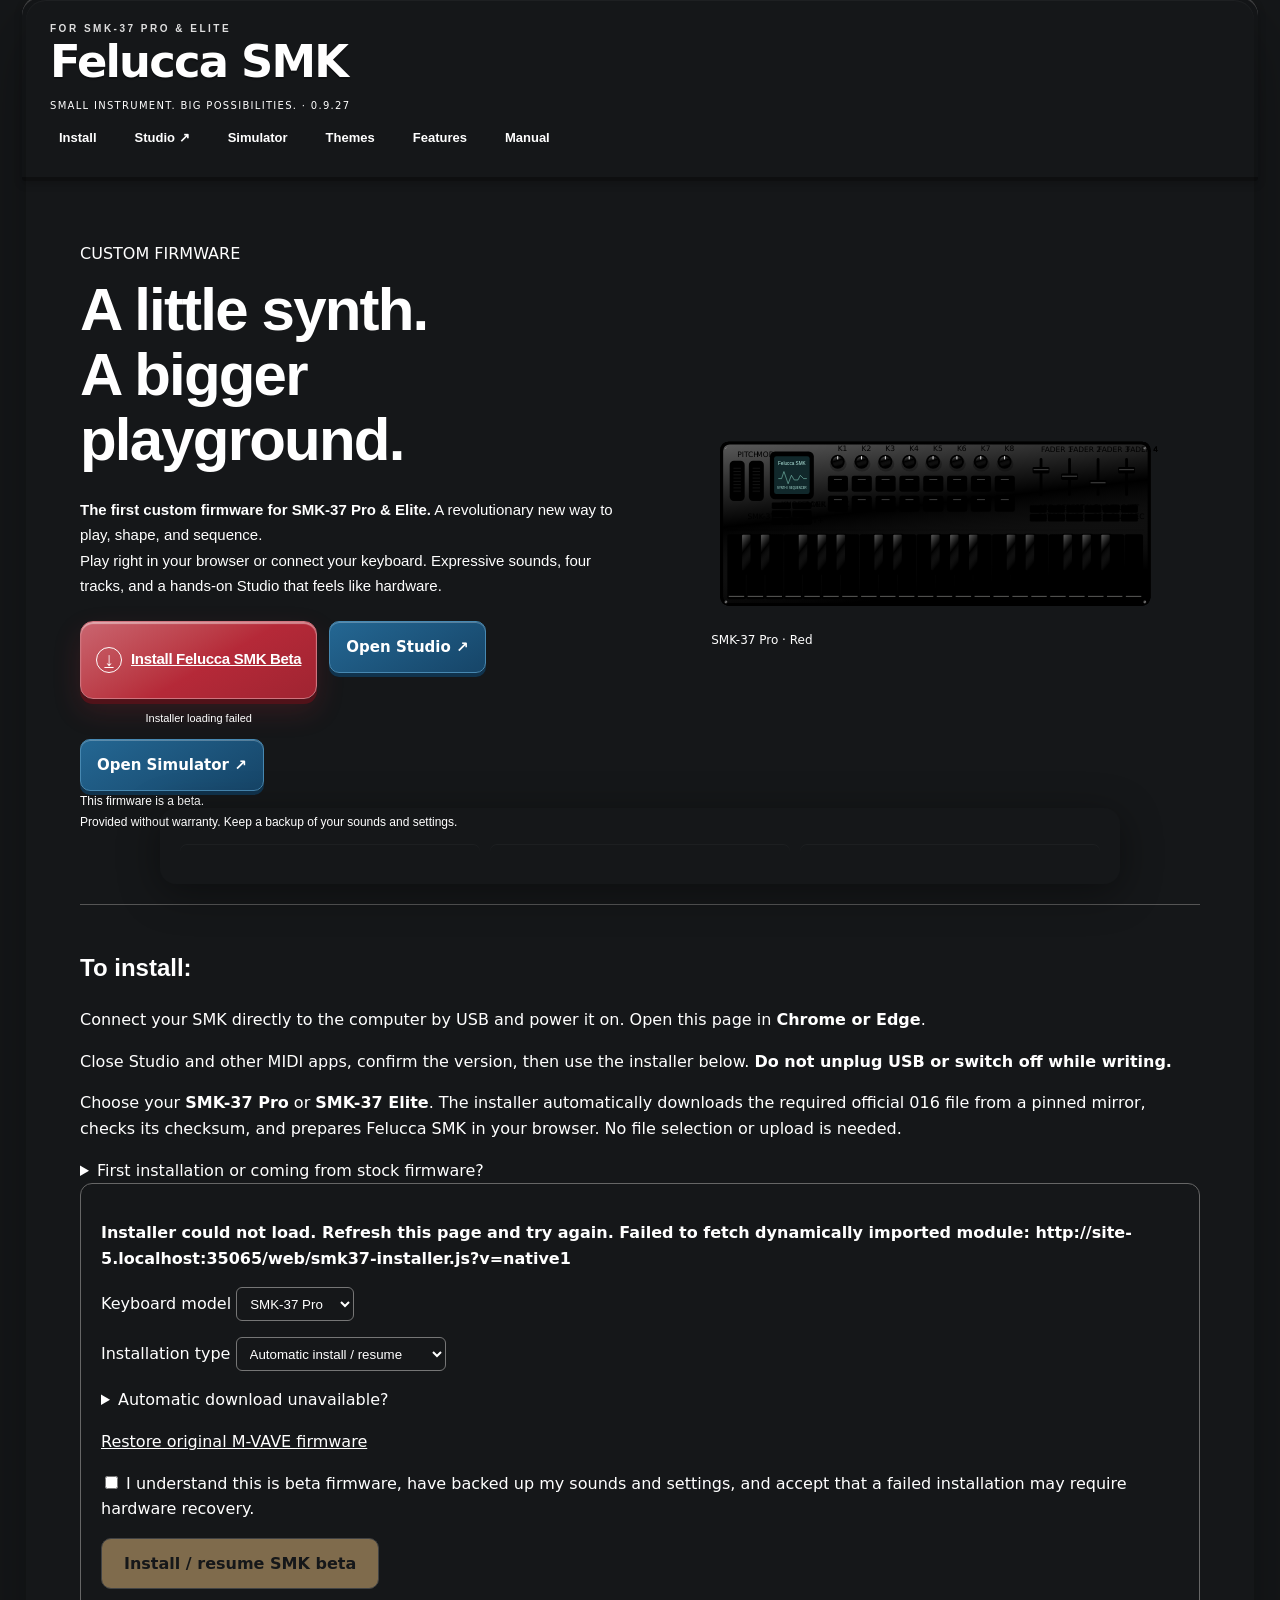
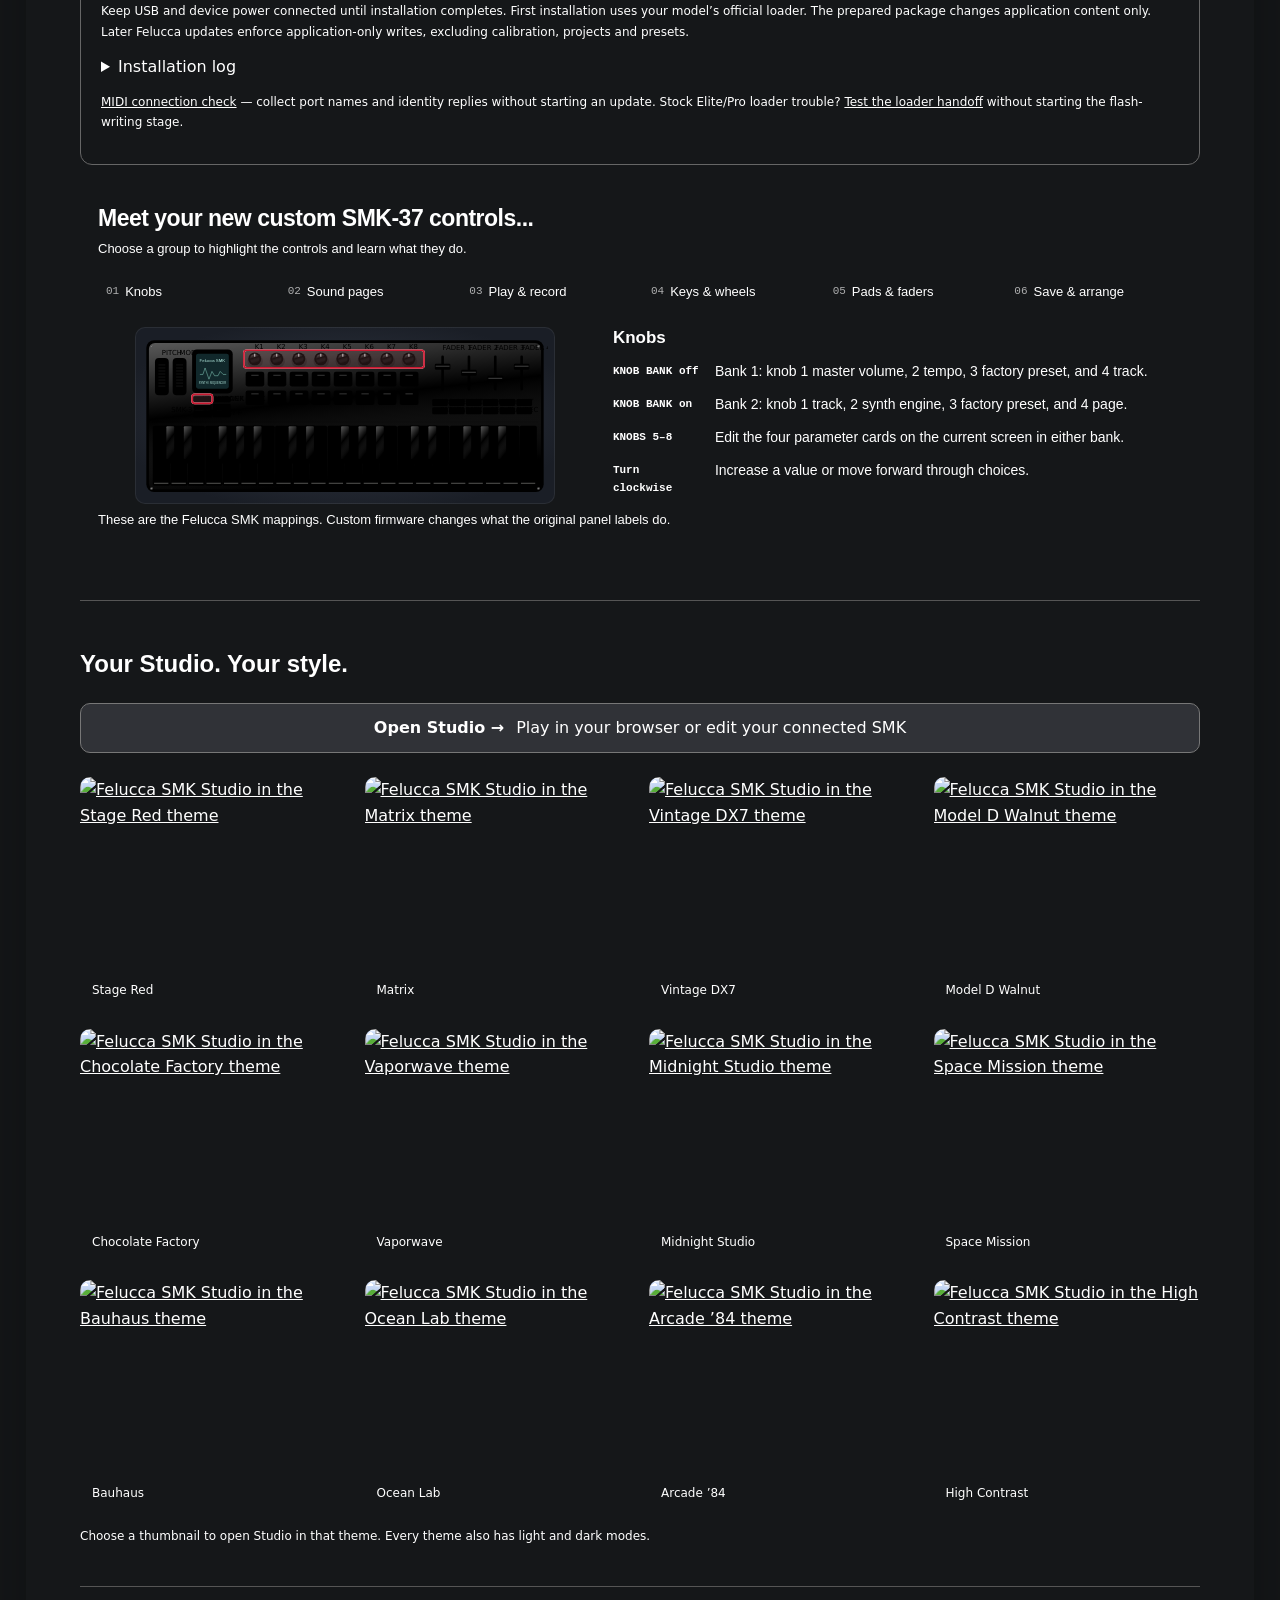
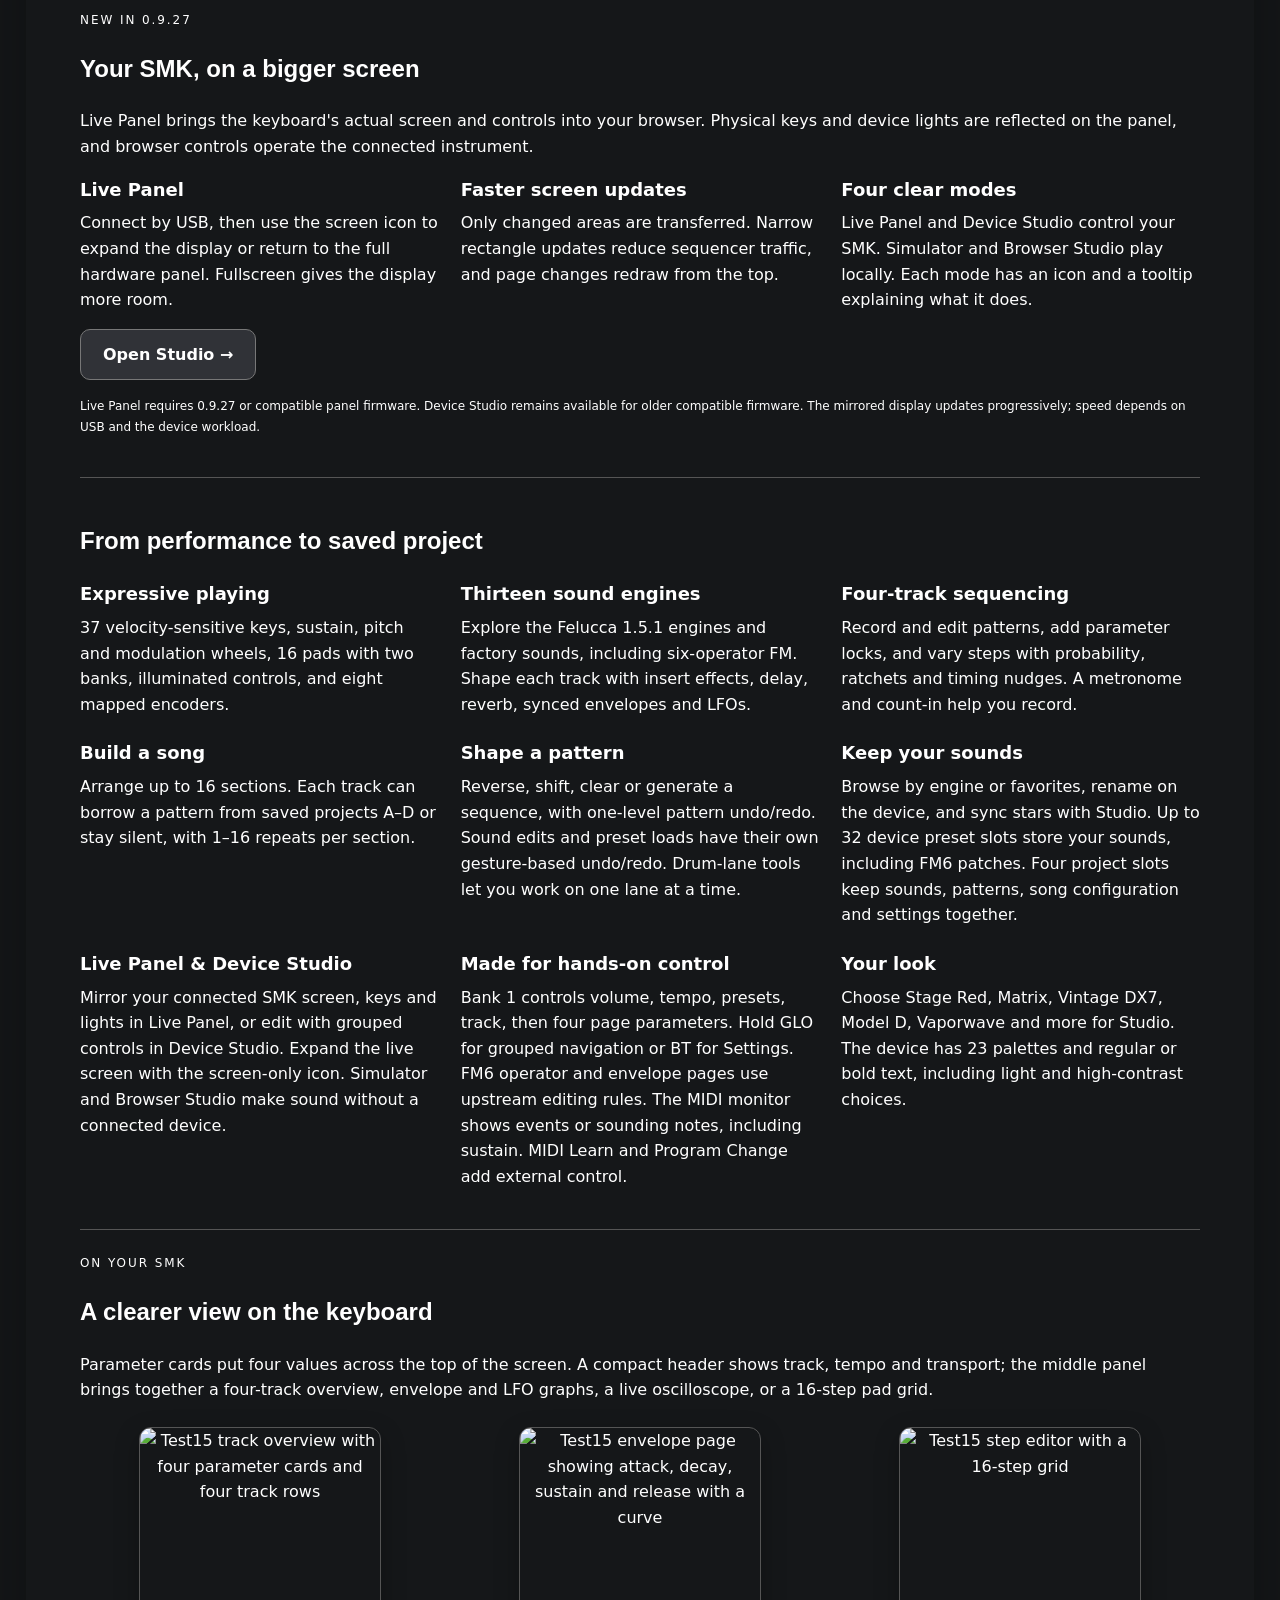
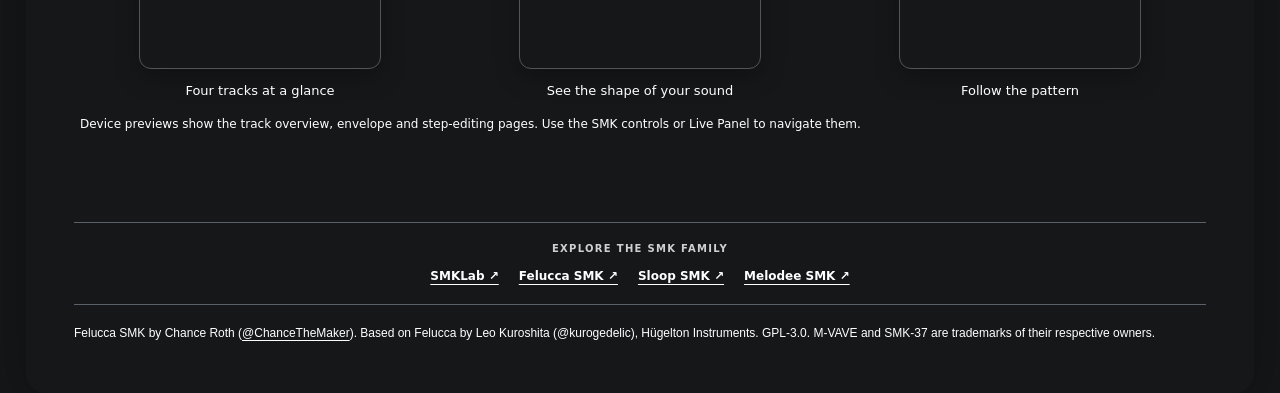
==== commit 1e4bb38c: "Isolate Windows SMK Pro installation and restore from browser MIDI" ====
--- a/web/index.html
+++ b/web/index.html
@@ -54,7 +54,7 @@
     </dialog>
 <p class="stock-restore-link"><a href="restore-stock/">Restore original M-VAVE firmware</a></p>
 <label><input type="checkbox" id="ack"> I understand this is beta firmware, have backed up my sounds and settings, and accept that a failed installation may require hardware recovery.</label>
-    <button class="primary" id="install-button" disabled>Install / resume SMK beta</button>
+    <p id="native-usb-help" hidden>Windows SMK-37 Pro installs use the <a href="https://github.com/ChanceTheMaker/felucca-smk/tree/fix/windows-native-usb#windows-usb-installation">Felucca USB helper</a>. Start it once, then install here. Allow local-network access if Chrome asks.</p><button class="primary" id="install-button" disabled>Install / resume SMK beta</button>
     <p class="small">Keep USB and device power connected until installation completes. First installation uses your model’s official loader. The prepared package changes application content only. Later Felucca updates enforce application-only writes, excluding calibration, projects and presets.</p>
     <details><summary>Installation log</summary><pre id="log" aria-live="polite"></pre></details>
     <p class="small"><a href="midi-diagnostics.html" target="_blank" rel="noopener">MIDI connection check</a> — collect port names and identity replies without starting an update. Stock Elite/Pro loader trouble? <a href="midi-diagnostics.html#handoff" target="_blank" rel="noopener">Test the loader handoff</a> without starting the flash-writing stage.</p>
@@ -98,4 +98,4 @@
 <footer>
 <nav class="smk-family" aria-label="SMK family"><span>Explore the SMK family</span><a href="https://chancethemaker.github.io/smklab/">SMKLab ↗</a><a href="https://chancethemaker.github.io/felucca-smk/">Felucca SMK ↗</a><a href="https://chancethemaker.github.io/sloop-smk/">Sloop SMK ↗</a><a href="https://chancethemaker.github.io/melodee-smk/">Melodee SMK ↗</a></nav>
 Felucca SMK by Chance Roth (<a href="https://github.com/ChanceTheMaker" target="_blank" rel="noopener">@ChanceTheMaker</a>). Based on Felucca by Leo Kuroshita (@kurogedelic), H&uuml;gelton Instruments. GPL-3.0. M-VAVE and SMK-37 are trademarks of their respective owners.</footer>
-</main><script src="smk37-installer-start.js?v=panel27"></script></body></html>
+</main><script src="smk37-installer-start.js?v=native1"></script></body></html>
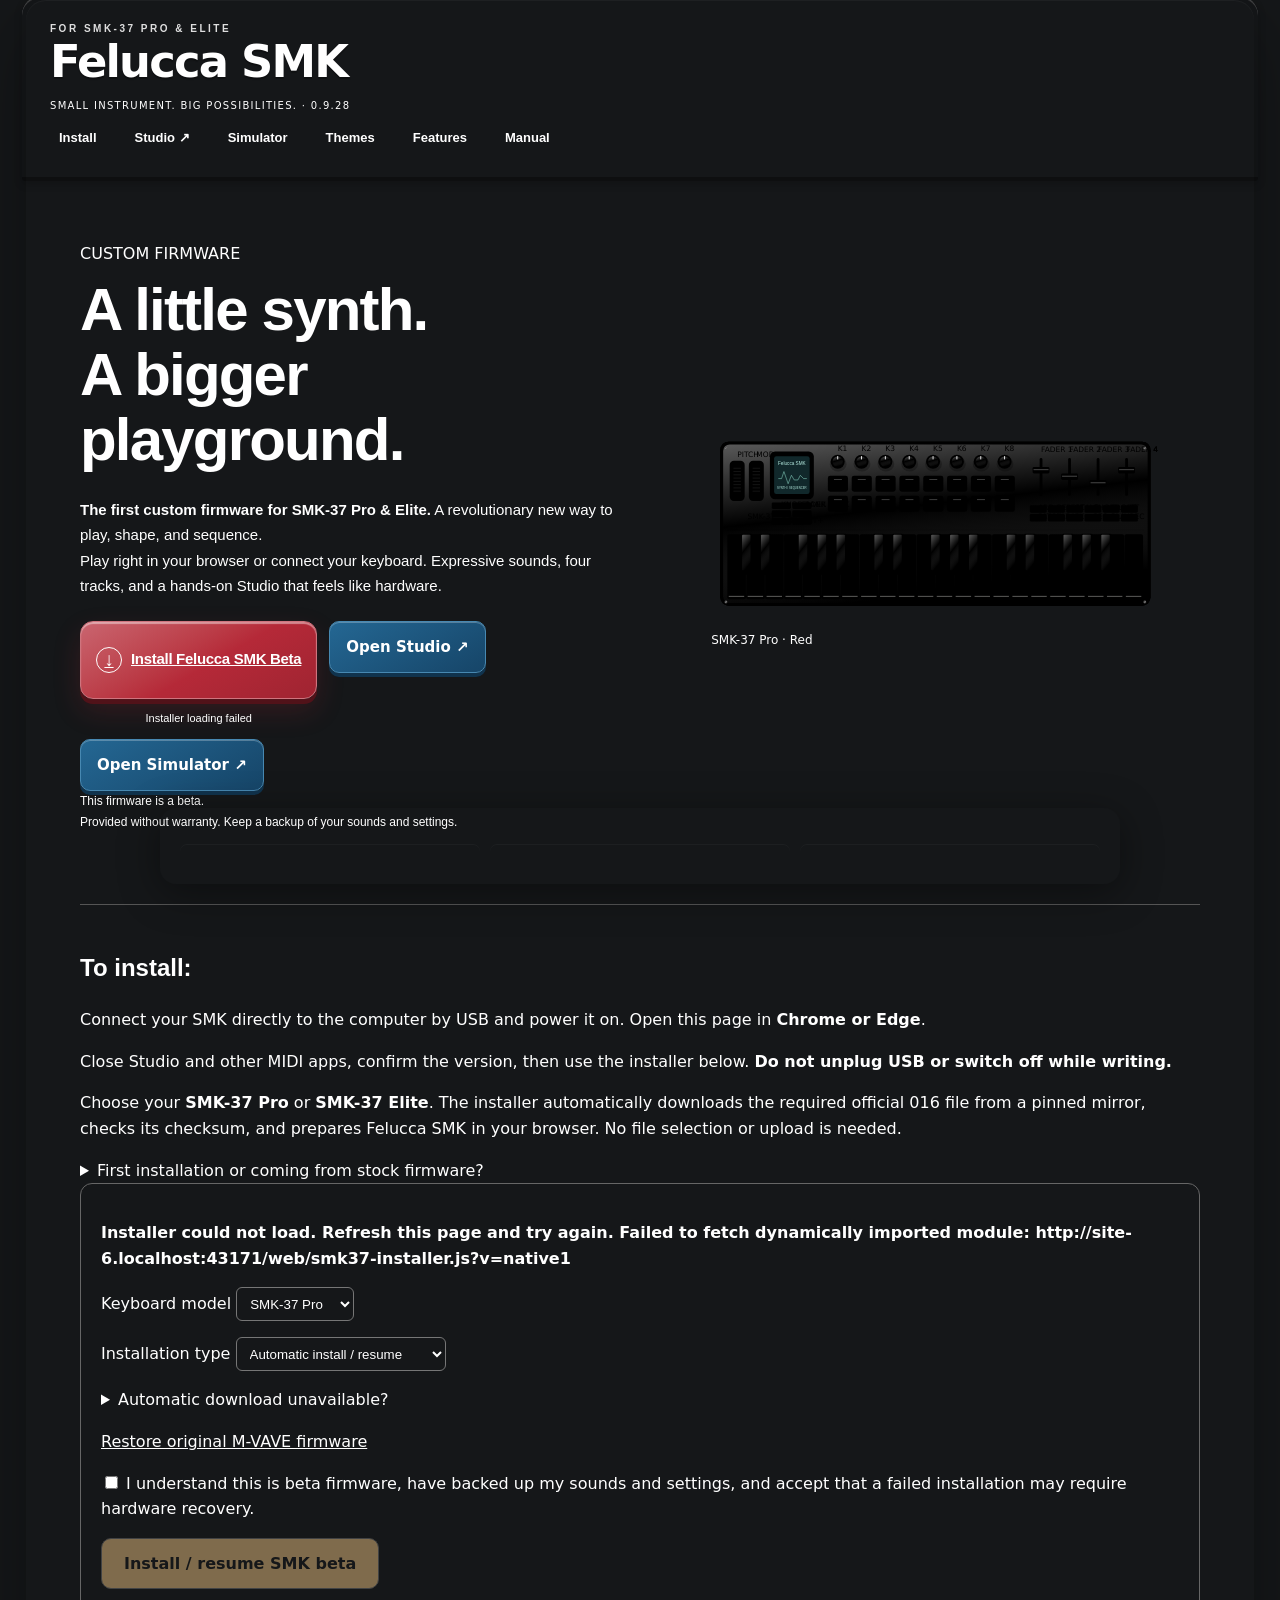
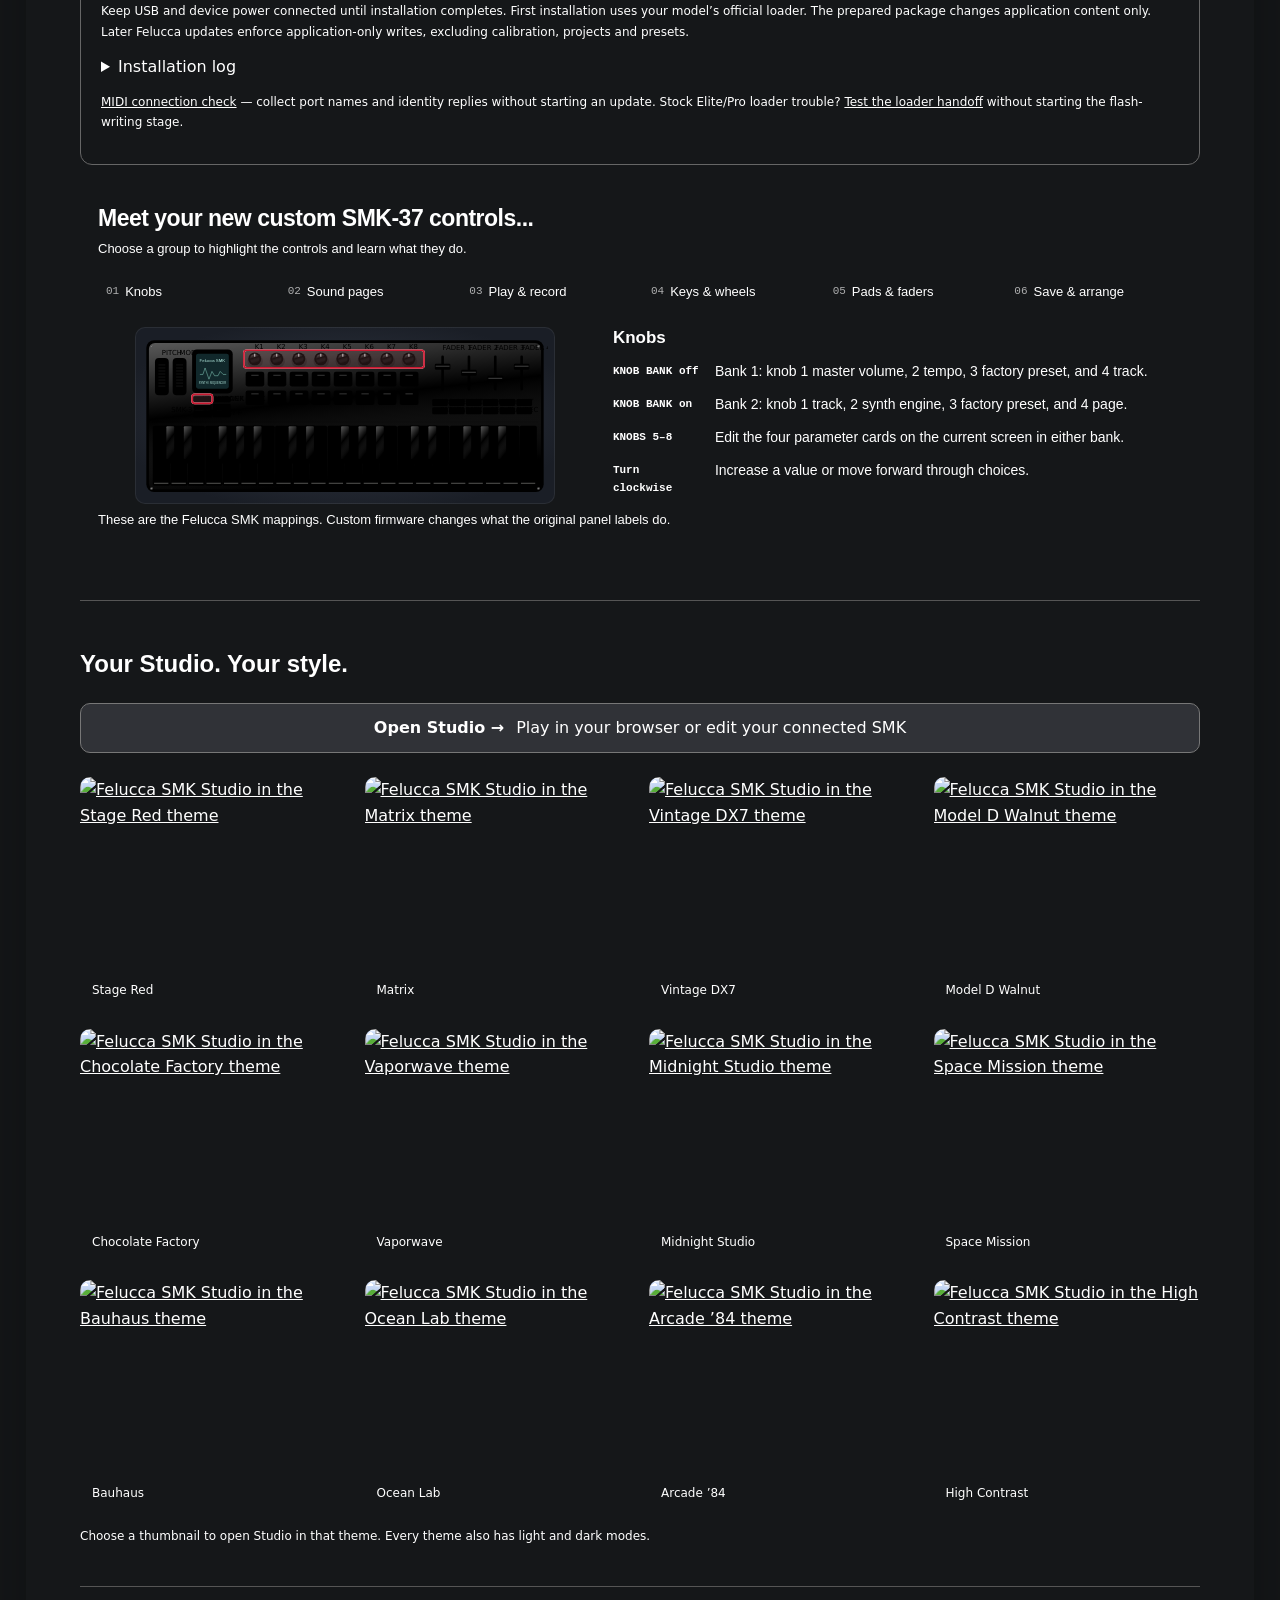
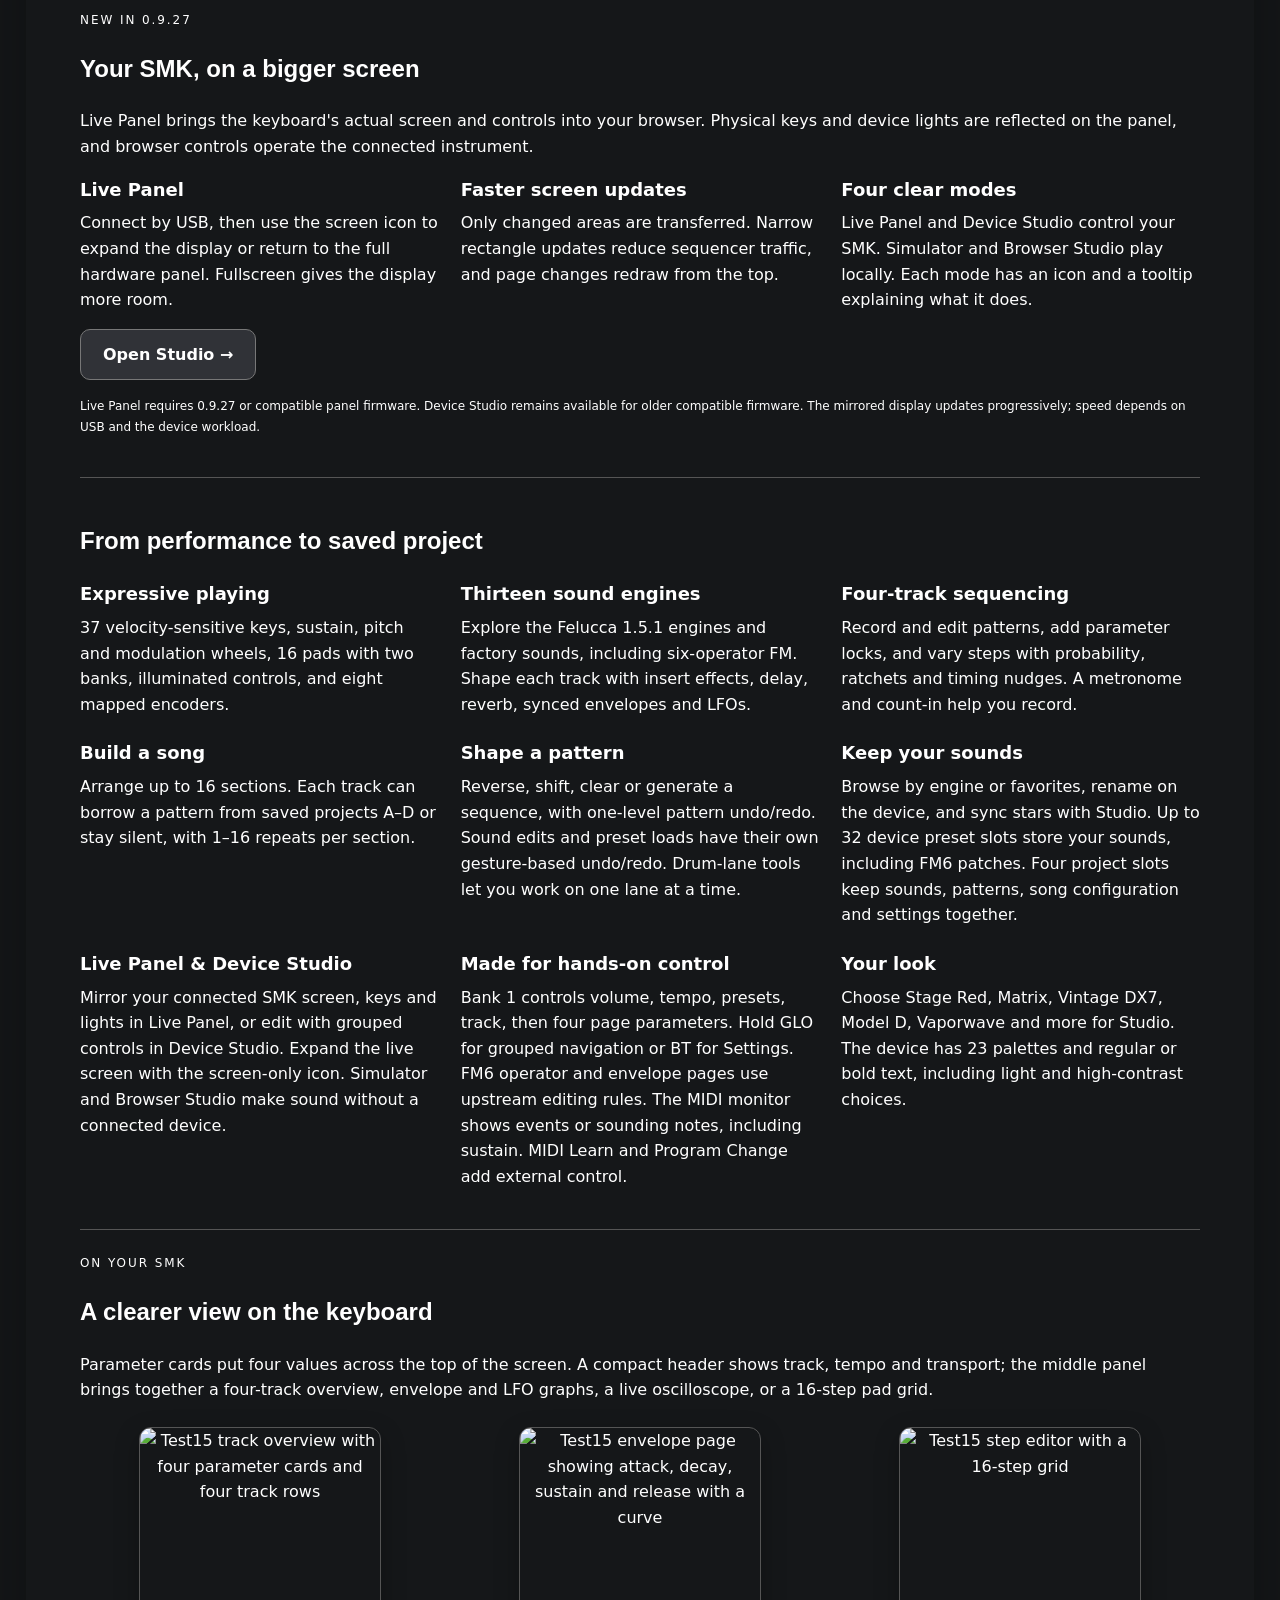
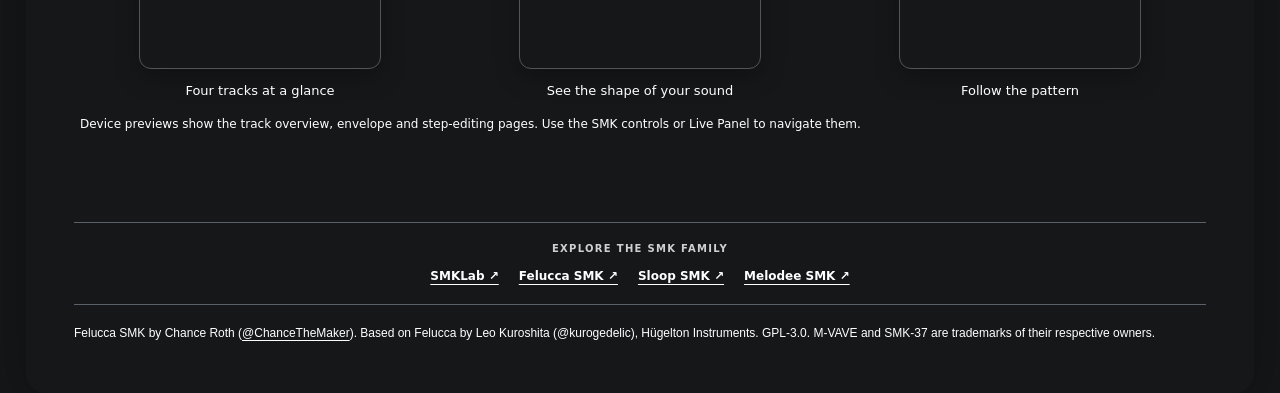
==== commit 0b760a21: "Publish hardware-tested Felucca SMK 0.9.28 flash compatibility build" ====
--- a/web/index.html
+++ b/web/index.html
@@ -6,7 +6,7 @@
 <script src="locales.js"></script><script src="i18n.js"></script><script src="skin.js"></script>
 <script defer src="site-nav.js?v=smk-simulator"></script>
 <script defer src="analytics.js"></script>
-<script type="module" src="smk-version.js?v=0.9.27"></script>
+<script type="module" src="smk-version.js?v=0.9.28"></script>
 <link rel="stylesheet" href="smk37-landing.css">
 <script defer src="studio-preview.js"></script><script defer src="smk37-landing.js"></script><script defer src="panel-guide.js"></script>
 <style>
@@ -54,7 +54,7 @@
     </dialog>
 <p class="stock-restore-link"><a href="restore-stock/">Restore original M-VAVE firmware</a></p>
 <label><input type="checkbox" id="ack"> I understand this is beta firmware, have backed up my sounds and settings, and accept that a failed installation may require hardware recovery.</label>
-    <p id="native-usb-help" hidden>Windows SMK-37 Pro installs use the <a href="https://github.com/ChanceTheMaker/felucca-smk/tree/fix/windows-native-usb#windows-usb-installation">Felucca USB helper</a>. Start it once, then install here. Allow local-network access if Chrome asks.</p><button class="primary" id="install-button" disabled>Install / resume SMK beta</button>
+    <p id="native-usb-help" hidden>Windows SMK-37 Pro installs use the <a href="https://github.com/ChanceTheMaker/felucca-smk/tree/v0.9.28#windows-usb-installation">Felucca USB helper</a>. Start it once, then install here. Allow local-network access if Chrome asks.</p><button class="primary" id="install-button" disabled>Install / resume SMK beta</button>
     <p class="small">Keep USB and device power connected until installation completes. First installation uses your model’s official loader. The prepared package changes application content only. Later Felucca updates enforce application-only writes, excluding calibration, projects and presets.</p>
     <details><summary>Installation log</summary><pre id="log" aria-live="polite"></pre></details>
     <p class="small"><a href="midi-diagnostics.html" target="_blank" rel="noopener">MIDI connection check</a> — collect port names and identity replies without starting an update. Stock Elite/Pro loader trouble? <a href="midi-diagnostics.html#handoff" target="_blank" rel="noopener">Test the loader handoff</a> without starting the flash-writing stage.</p>
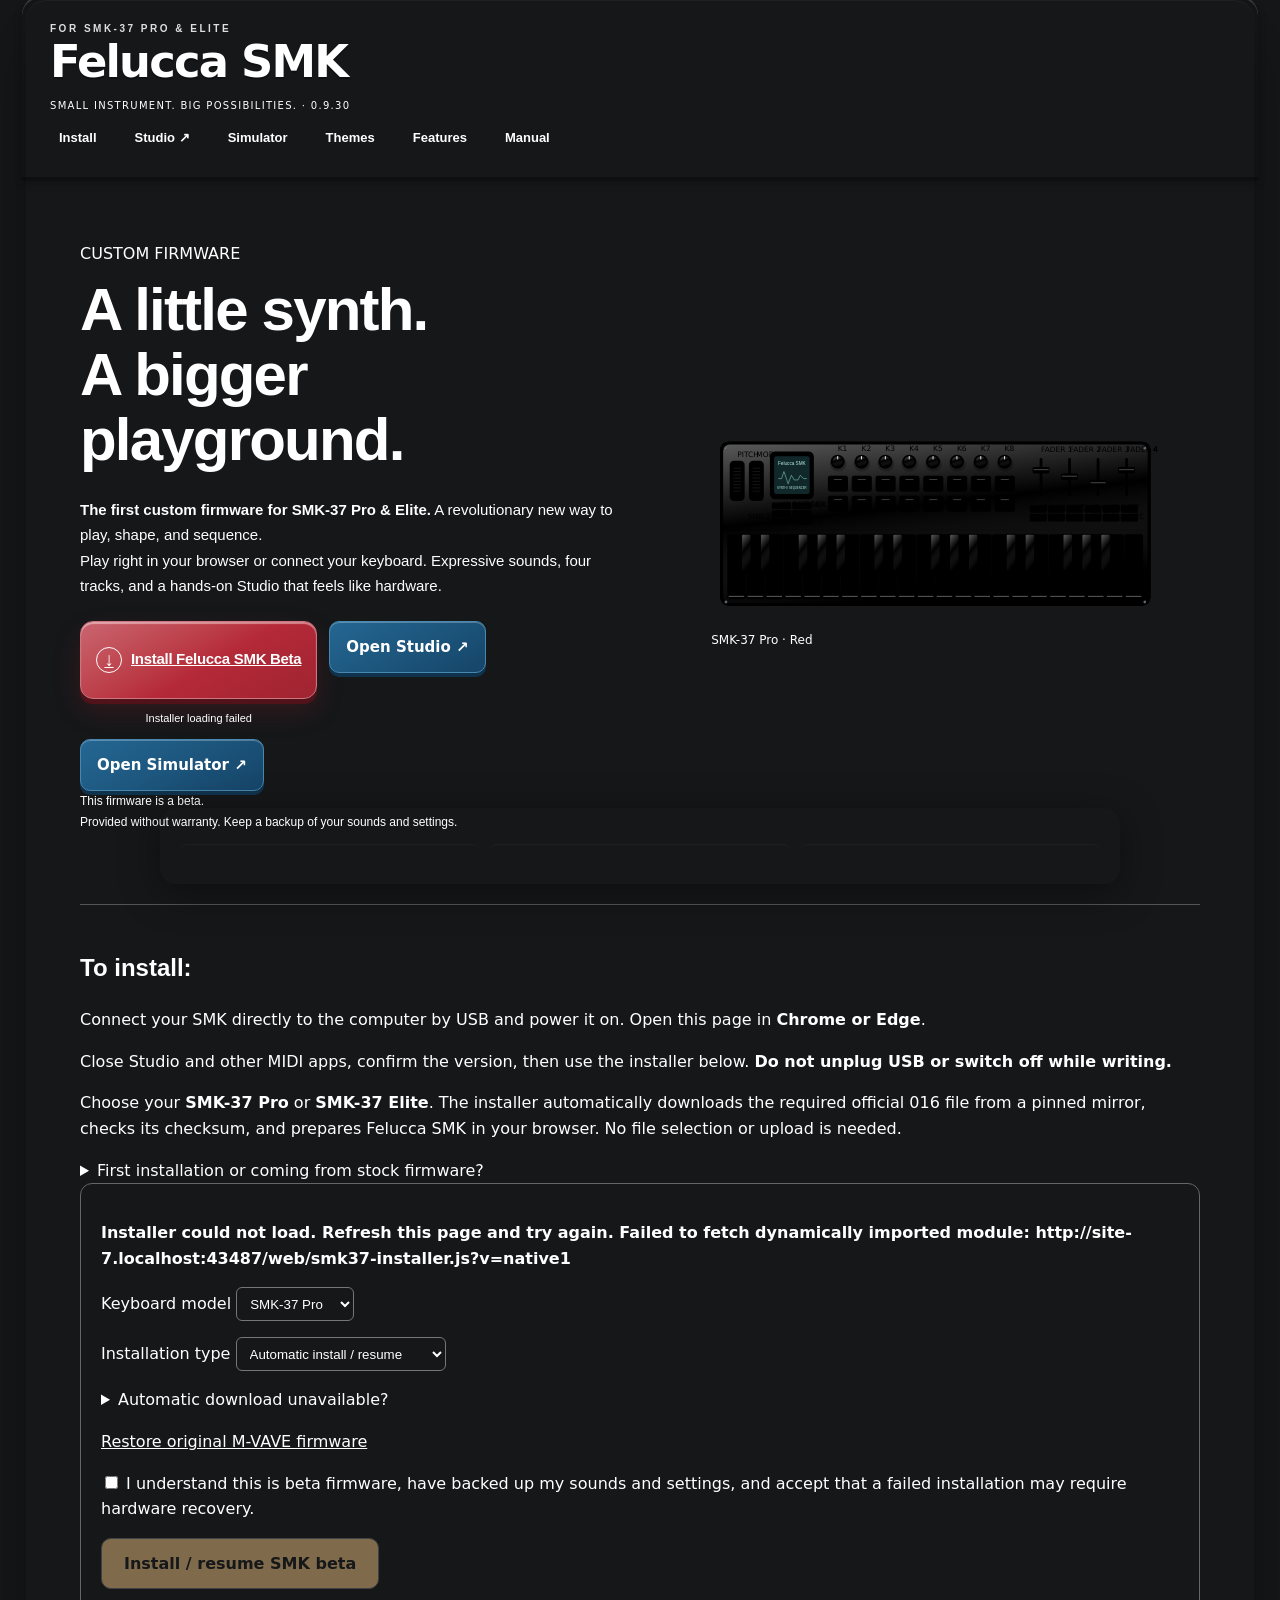
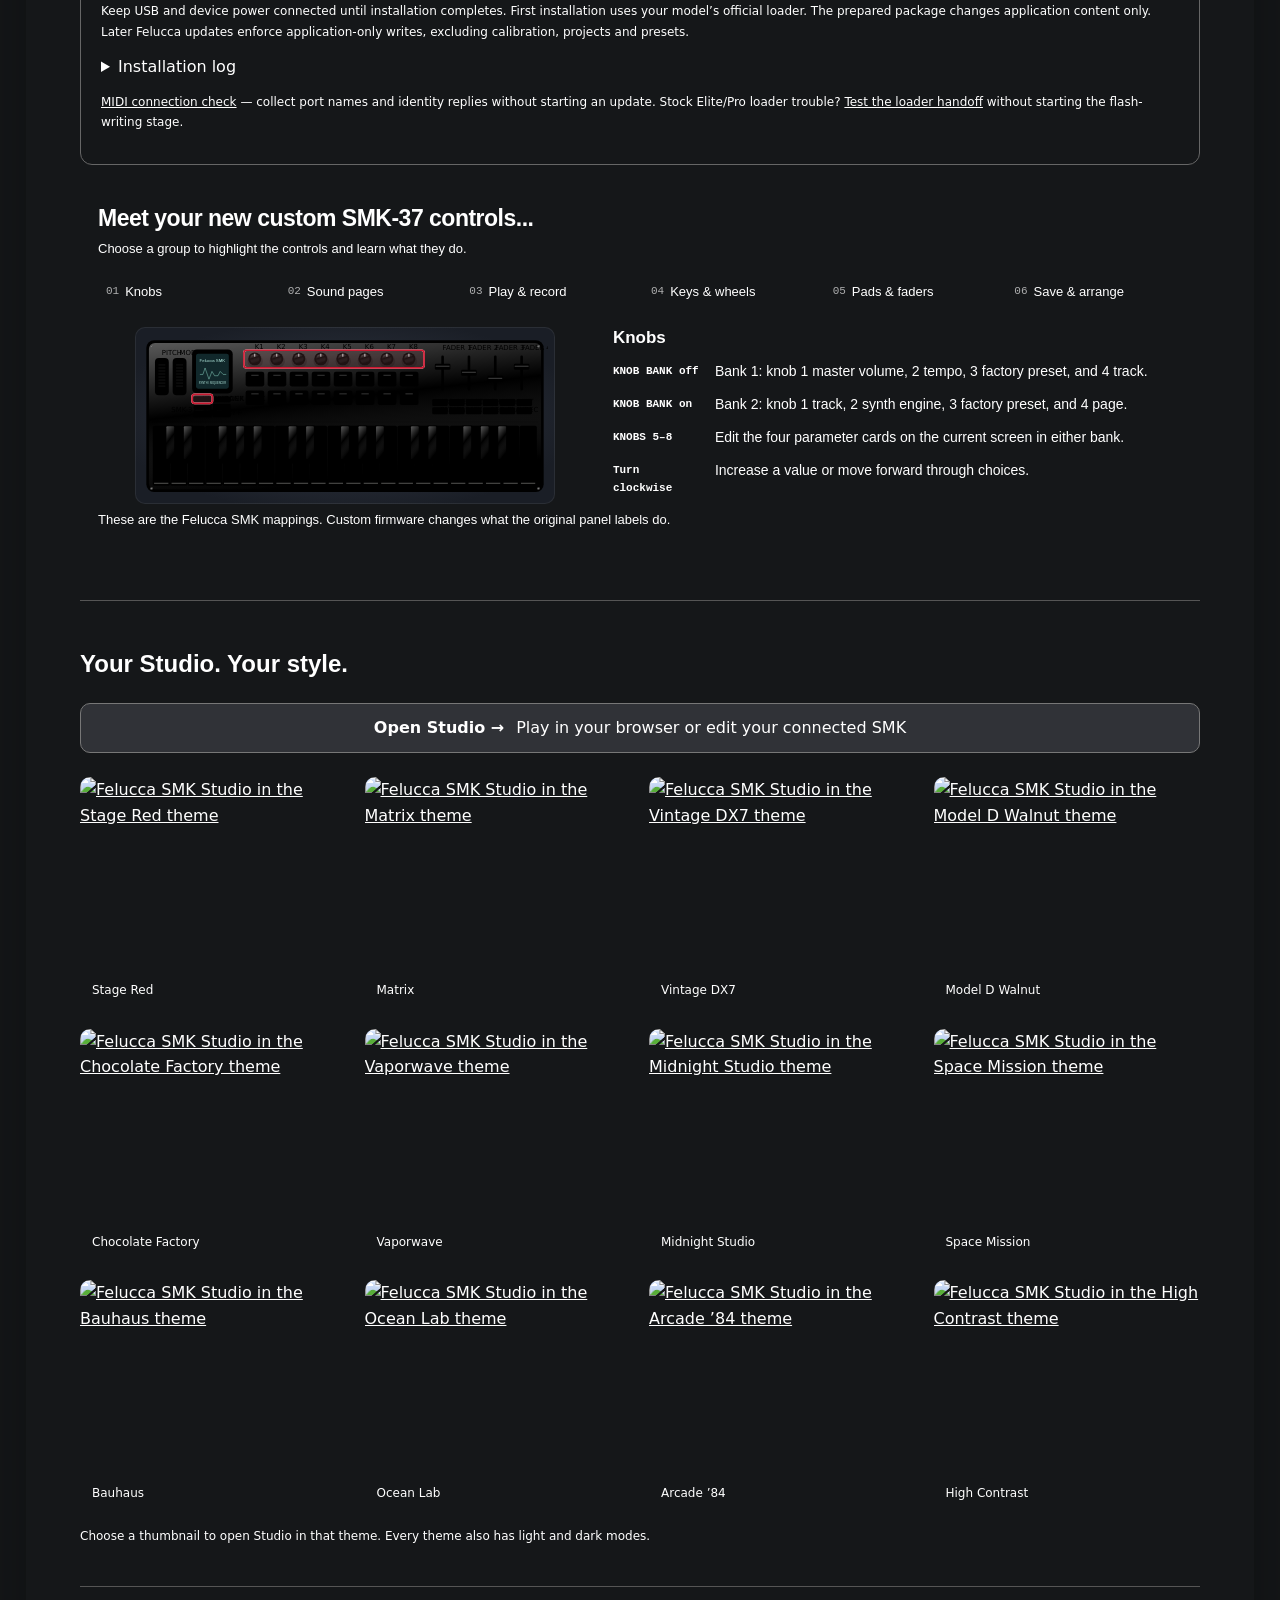
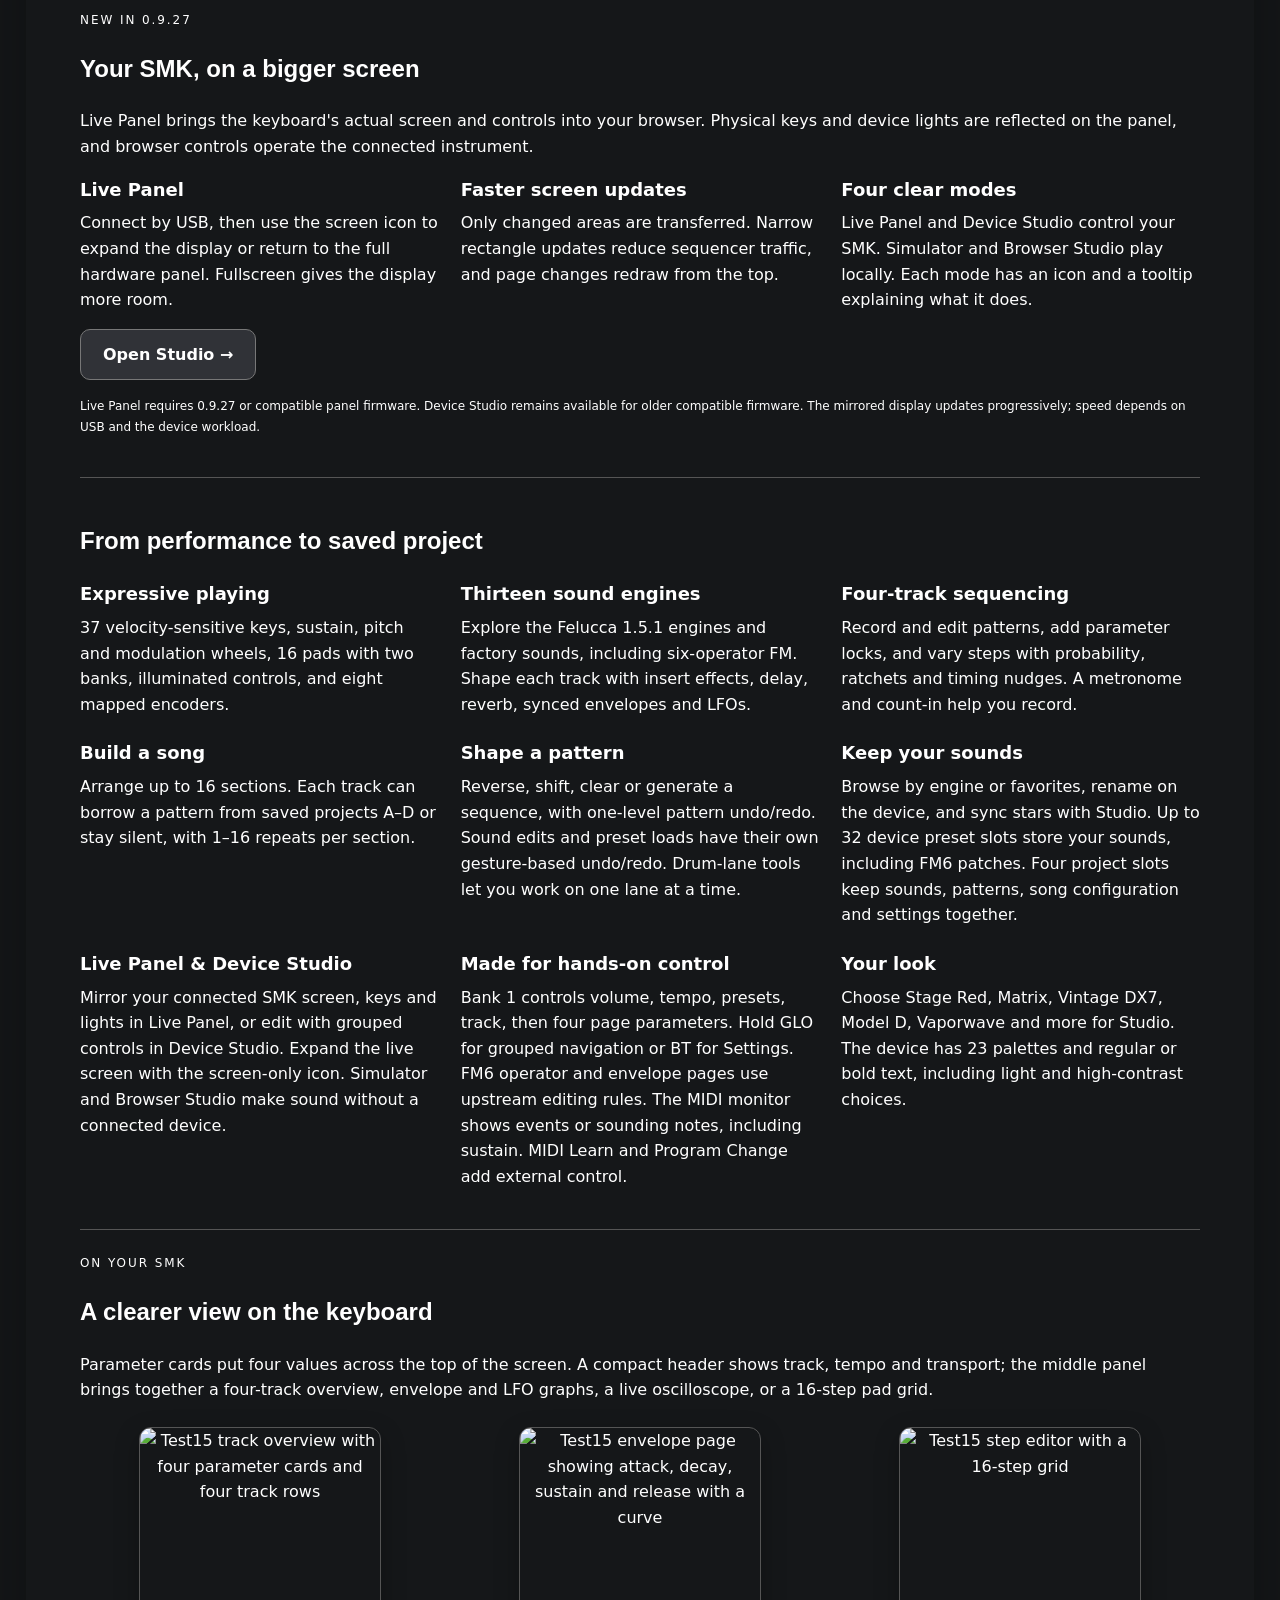
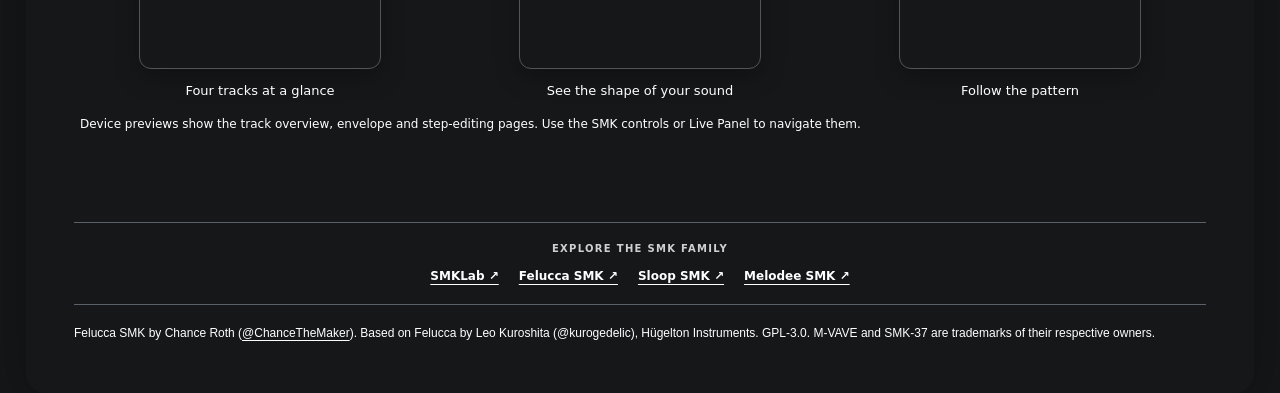
==== commit 9a73145a: "Release Felucca SMK 0.9.30 after verified Pro round trip" ====
--- a/web/index.html
+++ b/web/index.html
@@ -6,7 +6,7 @@
 <script src="locales.js"></script><script src="i18n.js"></script><script src="skin.js"></script>
 <script defer src="site-nav.js?v=smk-simulator"></script>
 <script defer src="analytics.js"></script>
-<script type="module" src="smk-version.js?v=0.9.28"></script>
+<script type="module" src="smk-version.js?v=0.9.30"></script>
 <link rel="stylesheet" href="smk37-landing.css">
 <script defer src="studio-preview.js"></script><script defer src="smk37-landing.js"></script><script defer src="panel-guide.js"></script>
 <style>
@@ -54,7 +54,7 @@
     </dialog>
 <p class="stock-restore-link"><a href="restore-stock/">Restore original M-VAVE firmware</a></p>
 <label><input type="checkbox" id="ack"> I understand this is beta firmware, have backed up my sounds and settings, and accept that a failed installation may require hardware recovery.</label>
-    <p id="native-usb-help" hidden>Windows SMK-37 Pro installs use the <a href="https://github.com/ChanceTheMaker/felucca-smk/tree/v0.9.28#windows-usb-installation">Felucca USB helper</a>. Start it once, then install here. Allow local-network access if Chrome asks.</p><button class="primary" id="install-button" disabled>Install / resume SMK beta</button>
+    <p id="native-usb-help" hidden>Windows SMK-37 Pro installs use the <a href="https://github.com/ChanceTheMaker/felucca-smk/tree/v0.9.30#windows-usb-installation">Felucca USB helper</a>. Start it once, then install here. Allow local-network access if Chrome asks.</p><button class="primary" id="install-button" disabled>Install / resume SMK beta</button>
     <p class="small">Keep USB and device power connected until installation completes. First installation uses your model’s official loader. The prepared package changes application content only. Later Felucca updates enforce application-only writes, excluding calibration, projects and presets.</p>
     <details><summary>Installation log</summary><pre id="log" aria-live="polite"></pre></details>
     <p class="small"><a href="midi-diagnostics.html" target="_blank" rel="noopener">MIDI connection check</a> — collect port names and identity replies without starting an update. Stock Elite/Pro loader trouble? <a href="midi-diagnostics.html#handoff" target="_blank" rel="noopener">Test the loader handoff</a> without starting the flash-writing stage.</p>
